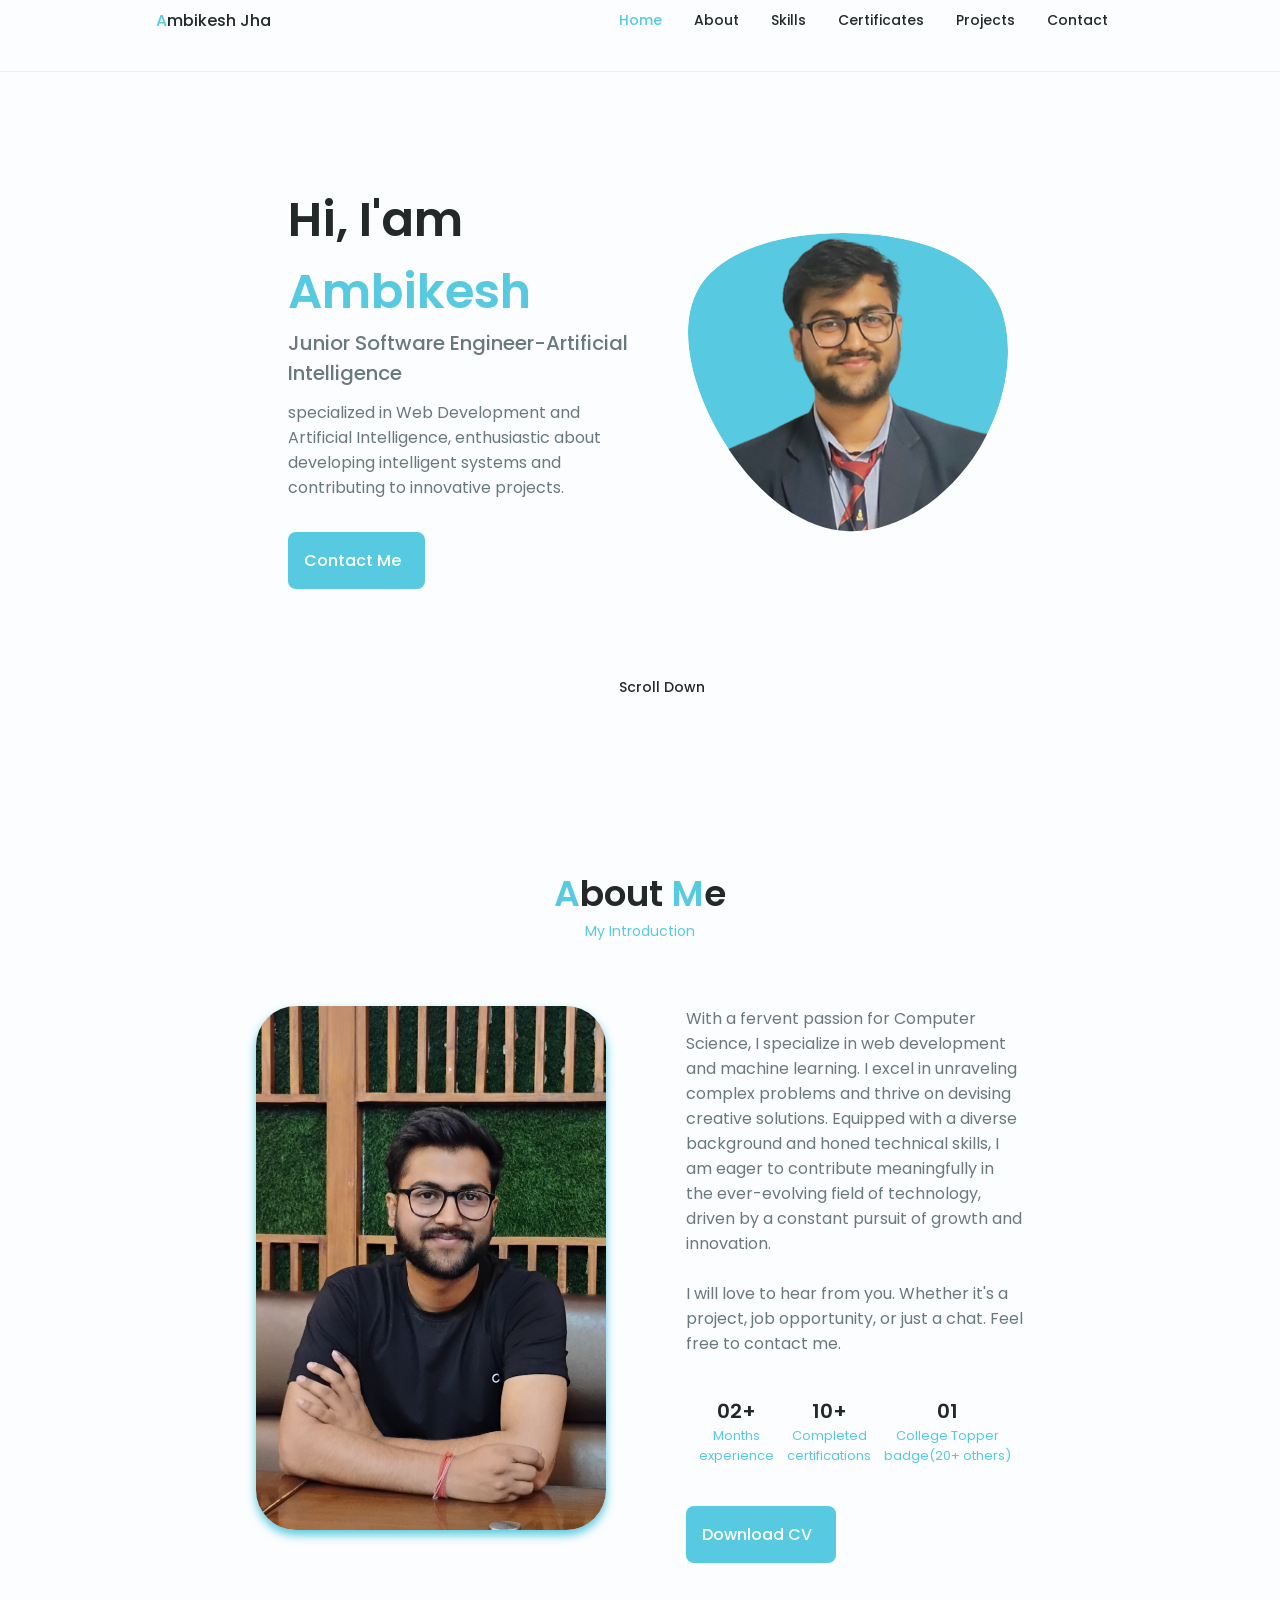
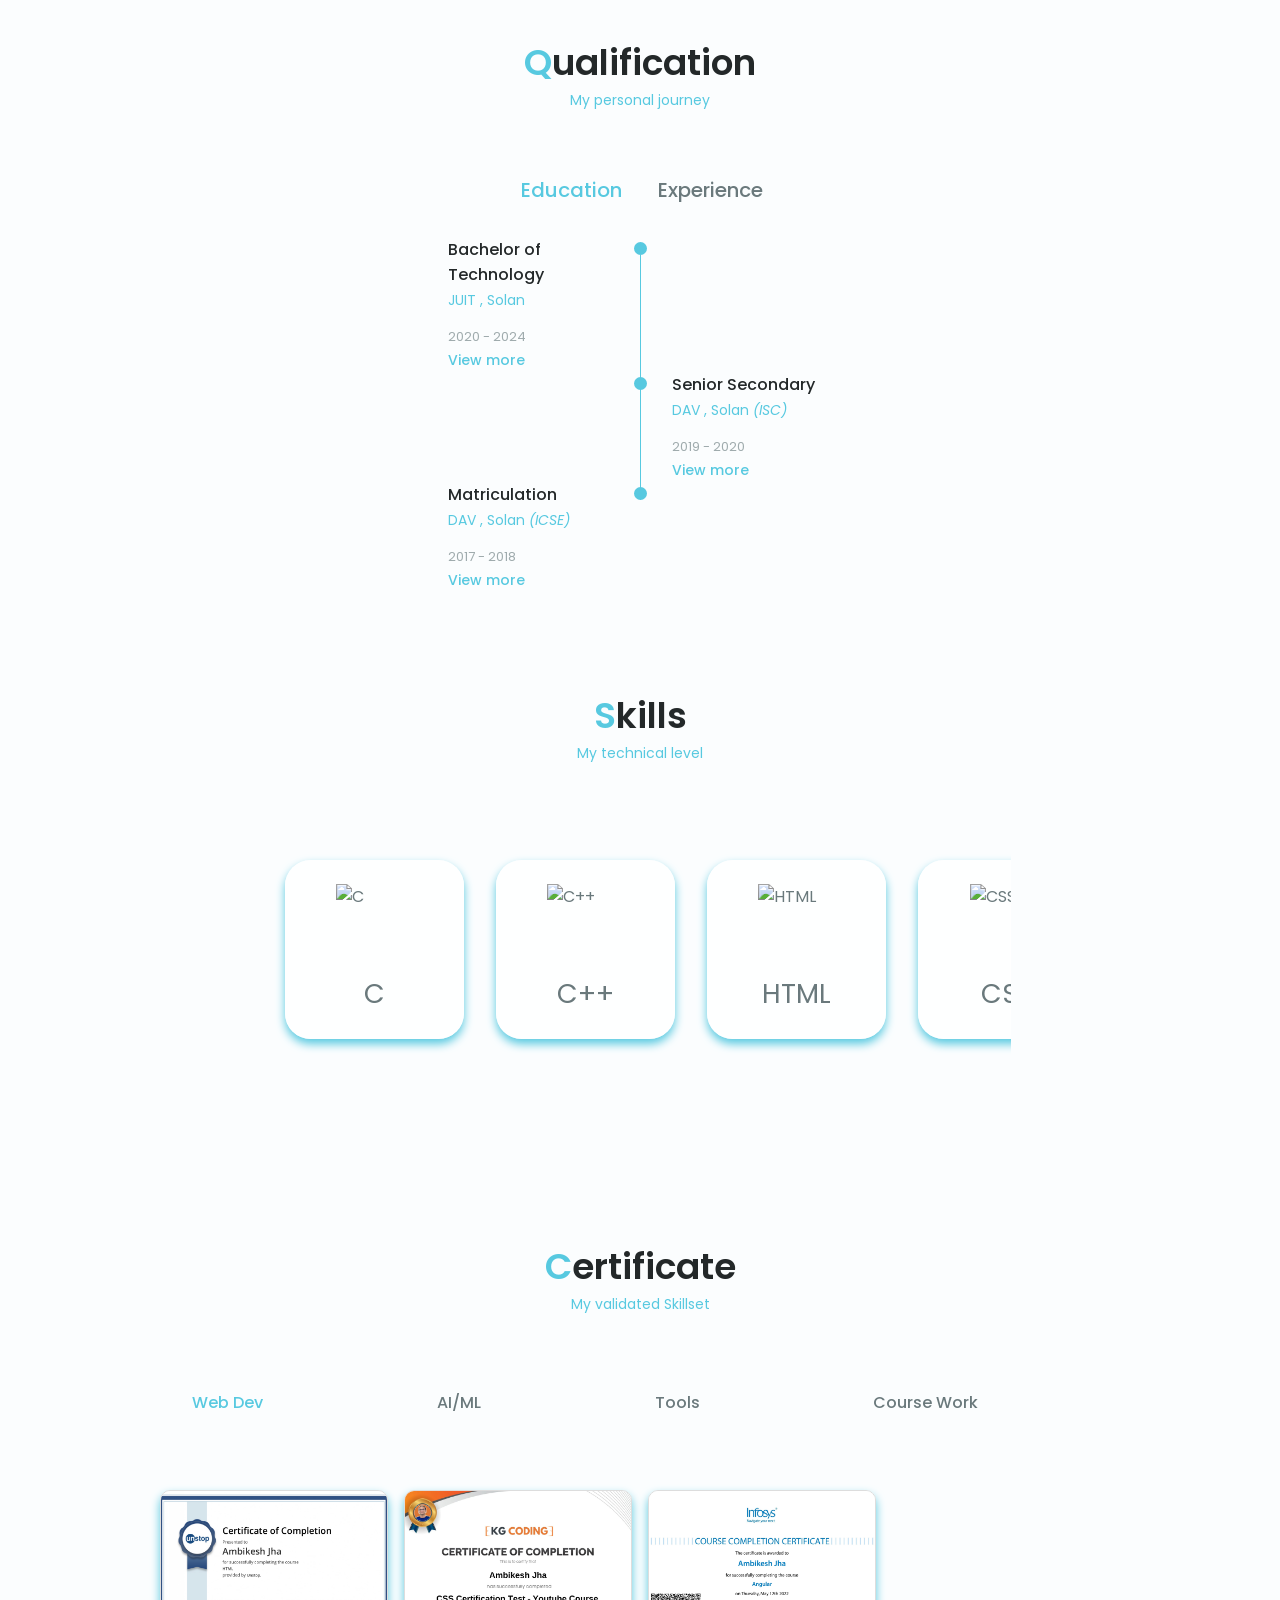
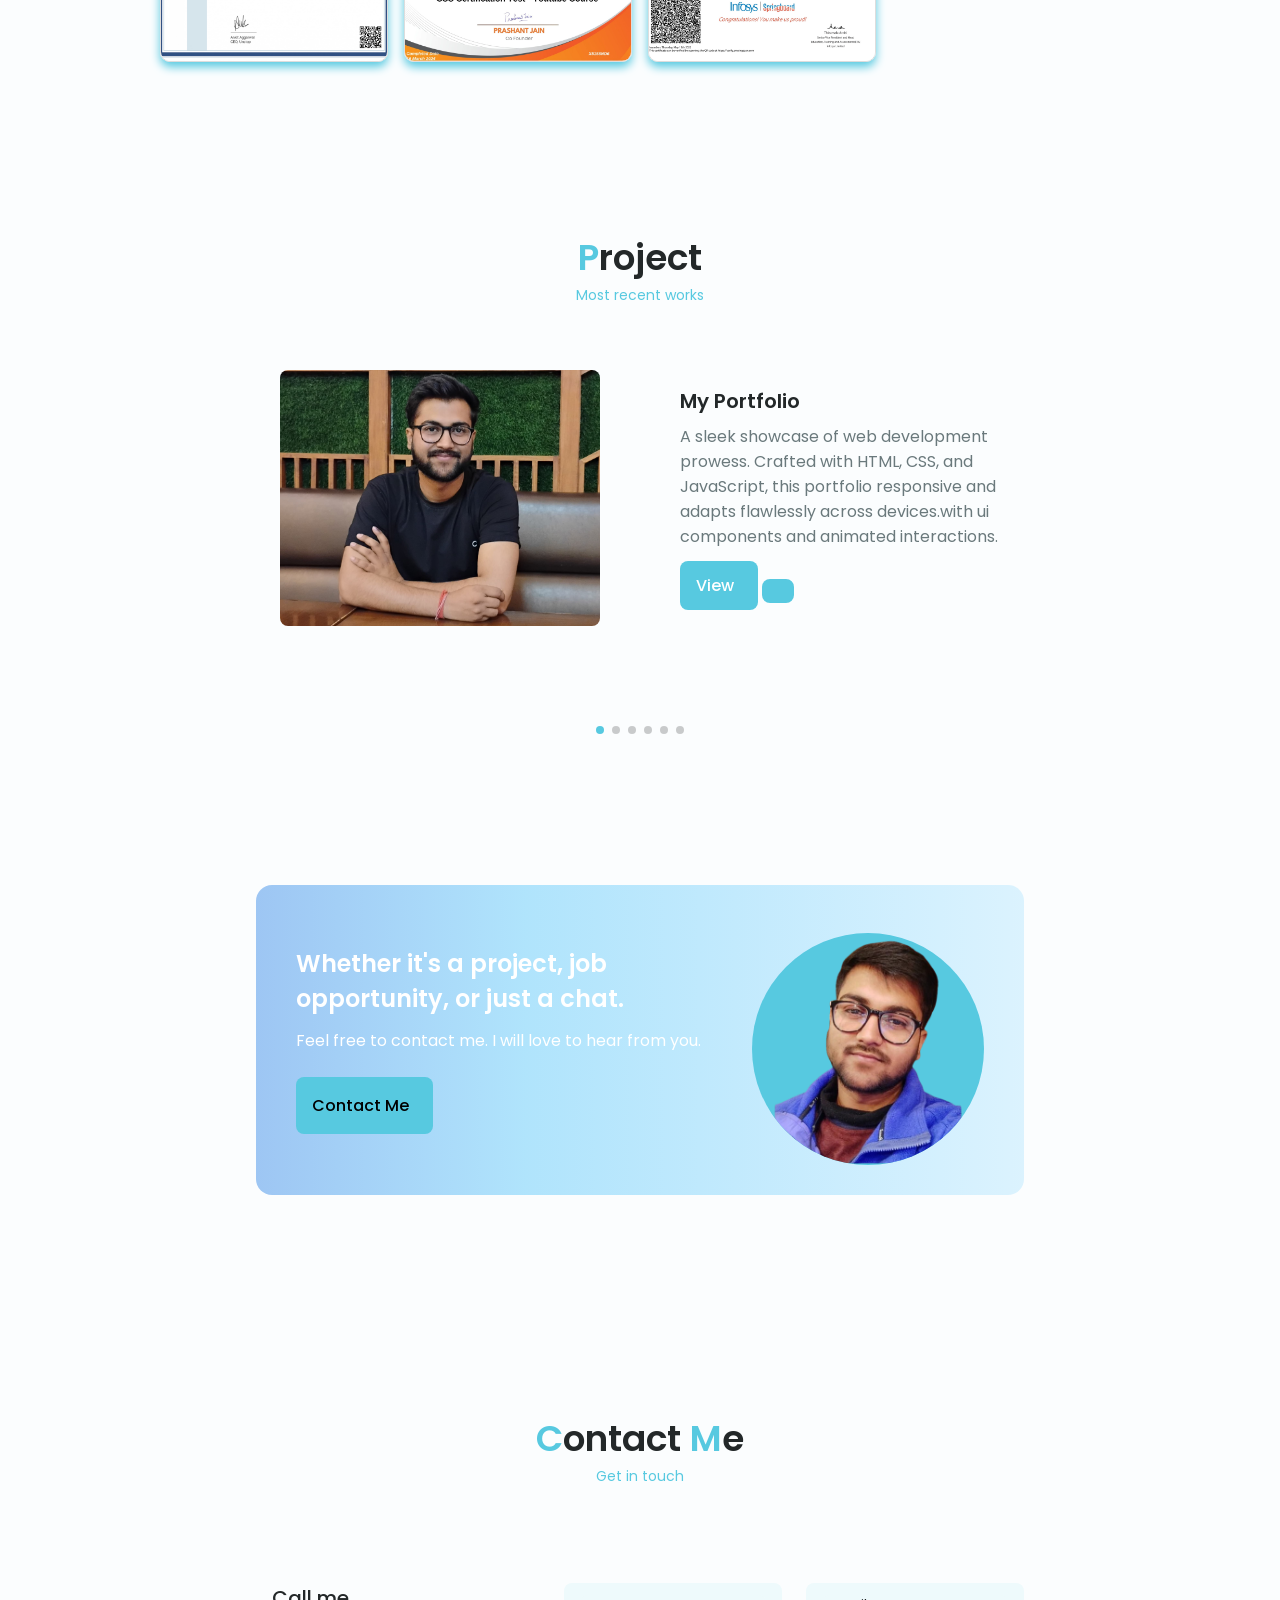
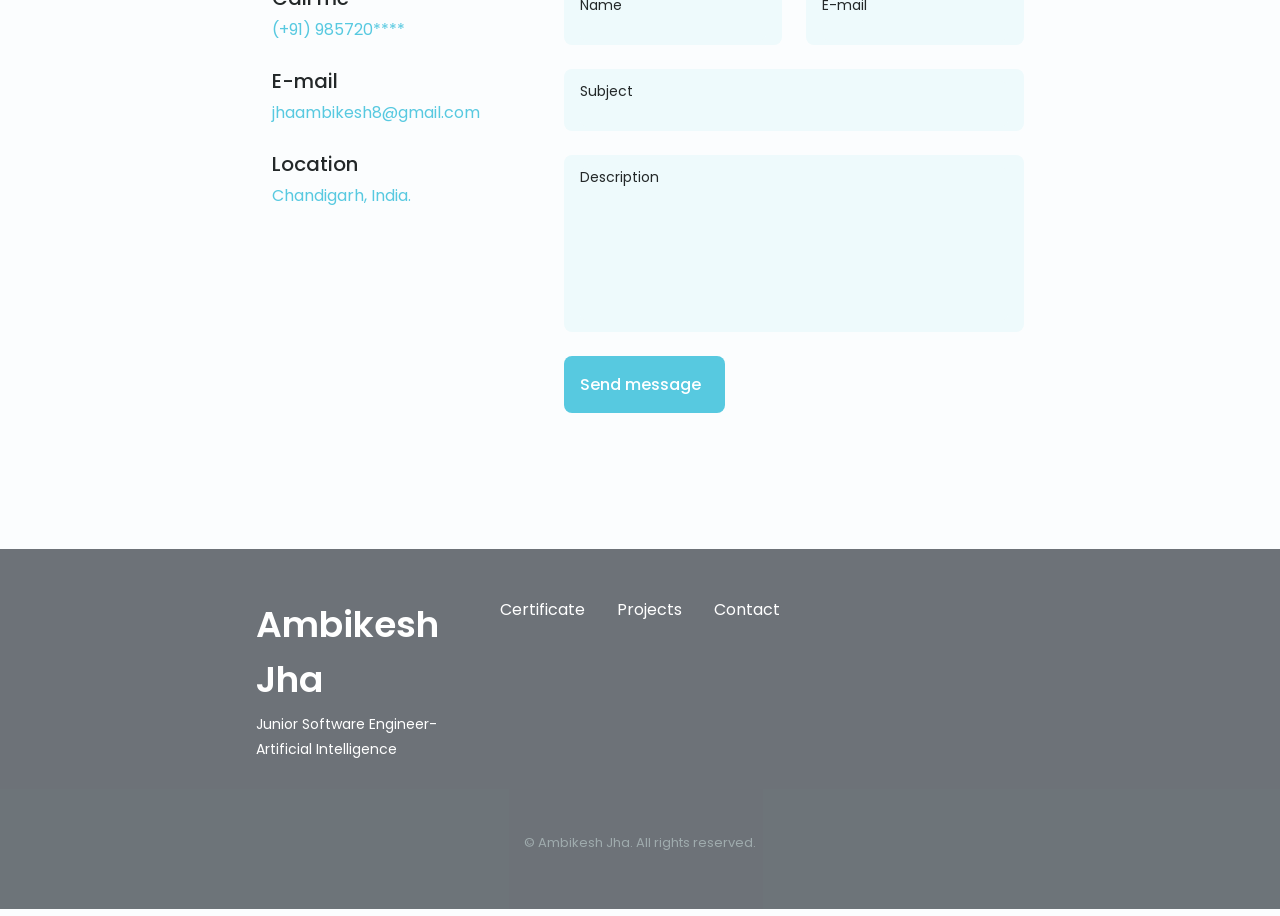
==== index.html @ 67a3db8a "Update index.html" ====
<!DOCTYPE html>
    <html lang="en">
    <head>
        <meta charset="UTF-8">
        <meta name="viewport" content="width=device-width, initial-scale=1.0">

        <!--==================== UNICONS ====================-->
        <link rel="stylesheet" href="https://unicons.iconscout.com/release/v4.0.0/css/line.css">
        <link rel="stylesheet" href="./packages/css/swiper-bundle.min.css">
        <link rel="stylesheet" href="./packages/css/styles.css">

        <title>Ambikesh</title>
    </head>

    <body>
        <!--==================== HEADER ====================-->
        <header class="header" id="header">
            <nav class="nav container">
                <a href="#" class="nav__logo"><span>A</span>mbikesh Jha</a>
                <div class="nav__menu" id="nav-menu">
                    <ul class="nav__list grid">
                        <li class="nav__item">
                            <a href="#home" class="nav__link">
                                <i class="uil uil-estate nav__icon"></i>Home
                            </a>
                        </li>
                        <li class="nav__item">
                            <a href="#about" class="nav__link">
                                <i class="uil uil-user nav__icon"></i>About
                            </a>
                        </li>
                        <li class="nav__item">
                            <a href="#skills" class="nav__link">
                                <i class="uil uil-file-alt nav__icon"></i>Skills
                            </a>
                        </li>
                          <li class="nav__item">
                            <a href="#services" class="nav__link">
                                <i class="uil uil-briefcase-alt nav__icon"></i>Certificates
                            </a>
                        </li>
                        <li class="nav__item">
                            <a href="#portfolio" class="nav__link">
                                <i class="uil uil-scenery nav__icon"></i>Projects                               
                            </a>
                        </li>
                        <li class="nav__item">
                            <a href="#contact" class="nav__link">
                                <i class="uil uil-message nav__icon"></i>Contact                               
                            </a>
                        </li>
                    </ul>
                    <i class="uil uil-times nav__close" id="nav-close"></i>
                </div>
                <div class="nav__btns">
                    <!-- Theme change button -->

                    <i class="uil uil-moon change-theme" id="theme-button"></i>

                    <div class="nav__toggle" id="nav-toggle">
                        <i class="uil uil-apps"></i>
                    </div>
                </div>
            </nav>
        </header>

        <!--==================== MAIN ====================-->
        <main class="main">
            <!--==================== HOME ====================-->
            <section class="home section" id="home">
                <div class="home__container container grid">
                    <div class="home__content grid">
                        <div class="home__social">
                            <a href="https://www.linkedin.com/in/ambikesh-jha/" target="_blank" class="home__social-icon">
                                <i class="uil uil-linkedin-alt"></i>
                            </a>
                            <a href="https://x.com/Ambikesh_jha_" target="_blank" class="home__social-icon">
                                <i class="uil uil-twitter-alt"></i>
                            </a>
                            <a href="https://github.com/ambikesh-jha" target="_blank" class="home__social-icon">
                                <i class="uil uil-github-alt"></i>
                            </a>
                        </div>

                        <div class="home__img">
                            <svg class="home__blob" viewBox="0 0 200 187" xmlns="http://www.w3.org/2000/svg" xmlns:xlink="http://www.w3.org/1999/xlink">
                                <mask id="mask0" mask-type="alpha">
                                    <path d="M190.312 36.4879C206.582 62.1187 201.309 102.826 182.328 
                                    134.186C163.346 165.547 130.807 187.559 100.226 186.353C69.6454 185.297 
                                    41.0228 161.023 21.7403 129.362C2.45775 97.8511 -7.48481 59.1033 6.67581 
                                    34.5279C20.9871 10.1032 59.7028 -0.149132 97.9666 0.00163737C136.23 
                                    0.303176 174.193 10.857 190.312 36.4879Z"/>
                                </mask>
                                <g mask="url(#mask0)">
                                    <path d="M190.312 36.4879C206.582 62.1187 201.309 102.826 182.328 
                                    134.186C163.346 165.547 130.807 187.559 100.226 186.353C69.6454 185.297 
                                    41.0228 161.023 21.7403 129.362C2.45775 97.8511 -7.48481 59.1033 6.67581 
                                    34.5279C20.9871 10.1032 59.7028 -0.149132 97.9666 0.00163737C136.23 
                                    0.303176 174.193 10.857 190.312 36.4879Z"/>
                                    <image class="home__blob-img" x="" y="-10" xlink:href="packages/images/My_image.png"/>
                                </g>
                            </svg>
                            
                        </div>

                        <div class="home__data">
                            <h1 class="home__title">Hi, I'am <span>Ambikesh</span></h1>
                            <h3 class="home__subtitle">Junior Software Engineer-Artificial Intelligence</h3>
                            <p class="home__description">specialized in Web Development and Artificial Intelligence, enthusiastic about developing intelligent systems and contributing to innovative projects.</p>
                            <a href="#contact" class="button button--flex home__button">
                                Contact Me<i class="uil uil-message button__icon"></i>
                            </a>
                        </div>
                    </div>

                    <div class="home__scroll">
                        <a href="#about" class="home__scroll-button button--flex">
                            <i class="uil uil-mouse-alt home__scroll-mouse"></i>
                            <span class="home__scroll-name">Scroll Down</span>
                            <i class="uil uil-arrow-down home__scroll-arrow"></i>
                        </a>
                    </div>
                </div>
            </section>

            <!--==================== ABOUT ====================-->
            <section class="about section" id="about">
                <h2 class="section__title"><span>A</span>bout <span>M</span>e</h2>
                <span class="section__subtitle">My Introduction</span>

                <div class="about__container container grid">
                    <img src="packages/images/Ambikesh_img.jpg" alt="" class="about__img">
                    <div class="about__data">
                        <p class="about__description">
                            With a fervent passion for Computer Science, I specialize in web development and machine learning. I excel in unraveling complex problems and thrive on devising creative solutions. Equipped with a diverse background and honed technical skills, I am eager to contribute meaningfully in the ever-evolving field of technology, driven by a constant pursuit of growth and innovation.
                            <br><br>
                            I will love to hear from you. Whether it's a project, job opportunity, or just a chat. Feel free to contact me.
                        </p>

                        <div class="about__info">
                            <div>
                                <span class="about__info-title">02+</span>
                                <span class="about__info-name">Months <br> experience</span>
                            </div>
                            <div>
                                <span class="about__info-title">10+</span>
                                <span class="about__info-name">Completed <br> certifications</span>
                            </div>
                            <div>
                                <span class="about__info-title">01</span>
                                <span class="about__info-name">College Topper<br>badge(20+ others)</span>
                            </div>
                        </div>

                        <div class="about__buttons">
                            <a download="" href="packages/images/Ambikesh Jha.pdf" class="button button--flex">
                                Download CV<i class="uil uil-download-alt button__icon"></i>
                            </a>
                        </div>
                    </div>
                </div>
            </section>

            <!--==================== QUALIFICATION ====================-->
            <section class="qualification__section">
                <h2 class="section__title"><span>Q</span>ualification</h2>
                <span class="section__subtitle">My personal journey</span>
            
                <div class="qualification__container container">
                    <div class="qualification__tabs">
                        <div class="qualification__button button--flex qualification__active" data-target='#education'>
                            <i class="uil uil-graduation-cap qualification__icon"></i>
                            Education
                        </div>
            
                        <div class="qualification__button button--flex" data-target="#work">
                            <i class="uil uil-briefcase-alt qualification__icon"></i>
                            Experience
                        </div>
                    </div>
            
                    <div class="qualification__sections">
                    <!--==================== QUALIFICATION CONTENT 1 (Education)====================-->

                <div class="qualification__content qualification__active" data-content id="education">
                 <!--==================== Education 1 ====================--> 
                 <div class="qualification__data">
                    <div>
                        <h3 class="qualification__title">Bachelor of Technology</h3>
                        <span class="qualification__subtitle">JUIT , Solan</span>
                        <div class="qualification__calendar">
                           <i class="uil uil-calendar-alt"></i>
                           2020 - 2024
                        </div>
                        <span class="button button--flex button--small button--link services__button">
                            View more
                            <i class="uil uil-arrow-right button__icon"></i>
                        </span>
            
                        <div class="services__modal">
                            <div class="services__modal-content">
                                <h4 class="services__modal-title">B. Tech<br></h4>
                                <i class="uil uil-times services__modal-close"></i>
            
                                <ul class="services__modal-services grid">
                                    <li class="services__modal-service">
                                        <i class="uil uil-check-circle services__modal-icon"></i>
                                        <p>CGPA 7.8</p>
                                    </li>
            
                                    <li class="services__modal-service">
                                        <i class="uil uil-check-circle services__modal-icon"></i>
                                        <p>Major in "Computer Science and Engineering"</p>
                                    </li>
            
                                    <li class="services__modal-service">
                                        <i class="uil uil-check-circle services__modal-icon"></i>
                                        <p>Minor in "Electronics and Communication Engineering"</p>
                                    </li>
            
                                    <li class="services__modal-service">
                                        <i class="uil uil-check-circle services__modal-icon"></i>
                                        <p>Proficiency in "Data Science"</p>
                                    </li>
                                </ul>
                            </div>
                        </div>
                    </div>
            
                    <div>
                        <span class="qualification__rounder"></span>
                        <span class="qualification__line"></span>
                    </div>
                </div>
                 
                 <!--==================== Education 2 ====================--> 
                 <div class="qualification__data">   
                    <div></div>
                    <div>
                       <span class="qualification__rounder"></span>
                       <span class="qualification__line"></span>
                    </div>
            
                    <div>
                        <h3 class="qualification__title">Senior Secondary </h3>
                        <span class="qualification__subtitle">DAV , Solan <i>(ISC)</i></span>
                        <div class="qualification__calendar">
                           <i class="uil uil-calendar-alt"></i>
                           2019 - 2020
                        </div>
            
                        <span class="button button--flex button--small button--link services__button">
                            View more
                            <i class="uil uil-arrow-right button__icon"></i>
                        </span>
            
                        <div class="services__modal">
                            <div class="services__modal-content">
                                <h4 class="services__modal-title">Senior Secondary Education (XII)<br></h4>
                                <i class="uil uil-times services__modal-close"></i>
            
                                <ul class="services__modal-services grid">
                                    <li class="services__modal-service">
                                        <i class="uil uil-check-circle services__modal-icon"></i>
                                        <p>Scored 84.6 % </p>
                                    </li>
            
                                    <li class="services__modal-service">
                                        <i class="uil uil-check-circle services__modal-icon"></i>
                                        <p>Winner of the prestigious "Uday Mittal Award" for Student of the Year.</p>
                                    </li>
                                    <li class="services__modal-service">
                                        <i class="uil uil-check-circle services__modal-icon"></i>
                                        <p>Participated "National Children's Science Congress (NCSC)"</p>
                                    </li>
                                </ul>
                            </div>
                        </div>
                    </div>
                </div> 
            
                <!--==================== Education 3 ====================--> 
                <div class="qualification__data">
                    <div>
                        <h3 class="qualification__title">Matriculation </h3>
                        <span class="qualification__subtitle">DAV , Solan <i>(ICSE)</i></span>
                        <div class="qualification__calendar">
                            <i class="uil uil-calendar-alt"></i>
                            2017 - 2018
                        </div>
                        <span class="button button--flex button--small button--link services__button">
                            View more
                            <i class="uil uil-arrow-right button__icon"></i>
                        </span>
            
                        <div class="services__modal">
                            <div class="services__modal-content">
                                <h4 class="services__modal-title">Secondary Education (X)<br></h4>
                                <i class="uil uil-times services__modal-close"></i>
            
                                <ul class="services__modal-services grid">
                                    <li class="services__modal-service">
                                        <i class="uil uil-check-circle services__modal-icon"></i>
                                        <p>Scored 83.3 % </p>
                                    </li>
            
                                    <li class="services__modal-service">
                                        <i class="uil uil-check-circle services__modal-icon"></i>
                                        <p>Participated in "All India Interschool Debate Compitetion"</p>
                                    </li>
            
                                    <li class="services__modal-service">
                                        <i class="uil uil-check-circle services__modal-icon"></i>
                                        <p>Participated "National Children's Science Congress (NCSC)"</p>
                                    </li>
                                </ul>
                            </div>
                        </div>
                    </div>
            
                    <div>
                        <span class="qualification__rounder"></span>
                    </div>
                </div>  
                
                </div>
                
                <!--==================== QUALIFICATION CONTENT 2 ====================-->
                <div class="qualification__content" data-content id="work">
                    <!--==================== QUALIFICATION 1 ====================--> 
                    <div class="qualification__data">
    <div>
        <h3 class="qualification__title">Trainee - IIRS, ISRO.</h3>
        <span class="qualification__subtitle"> Dehradun, Uttarakhand</span>
        <div class="qualification__calendar">
           <i class="uil uil-calendar-alt"></i>
           jun 2023
        </div>

        <span class="button button--flex button--small button--link services__button">
            View more
            <i class="uil uil-arrow-right button__icon"></i>
        </span>

        <div class="services__modal">
            <div class="services__modal-content">
                <h4 class="services__modal-title">Trainee - IIRS, ISRO<br></h4>
                <i class="uil uil-times services__modal-close"></i>

                <ul class="services__modal-services grid">
                    <li class="services__modal-service">
                        <i class="uil uil-check-circle services__modal-icon"></i>
                        <p>Application of Machine Learning in Urban Studies</p>
                    </li>

                    <li class="services__modal-service">
                        <i class="uil uil-check-circle services__modal-icon"></i>
                        <p>Explored AI for urban feature extraction.</p>
                    </li>

                    <li class="services__modal-service">
                        <i class="uil uil-check-circle services__modal-icon"></i>
                        <p>Analyzed thermal profiles in urban areas.</p>
                    </li>

                    <li class="services__modal-service">
                        <i class="uil uil-check-circle services__modal-icon"></i>
                        <p>Studied urban floods with AI and earth observation.</p>
                    </li>
                    <li class="services__modal-service">
                        <i class="uil uil-check-circle services__modal-icon"></i>
                        <p>Applied AI techniques to urban analysis.</p>
                    </li>
                </ul>
            </div>
        </div>
    </div>

    <div>
        <span class="qualification__rounder"></span>
        <span class="qualification__line"></span>
    </div>
</div>
                    
                    <!--==================== QUALIFICATION 2 ====================--> 
                    <div class="qualification__data">
                        <div></div>
                        <div>
                           <span class="qualification__rounder"></span>
                           <span class="qualification__line"></span>
                        </div>
                     
                        <div>
                            <h3 class="qualification__title">Frontend Intern - Azure Skynet Pvt. Ltd.</h3>
                            <span class="qualification__subtitle">Gurugram, Haryana</span>
                            <div class="qualification__calendar">
                               <i class="uil uil-calendar-alt"></i>
                               Apr - May 2023
                            </div>
                            <span class="button button--flex button--small button--link services__button">
                             View more
                             <i class="uil uil-arrow-right button__icon"></i>
                         </span>
                     
                         <div class="services__modal">
                             <div class="services__modal-content">
                                 <h4 class="services__modal-title">Intern - Azure Skynet Pvt. Ltd.<br></h4>
                                 <i class="uil uil-times services__modal-close"></i>
                     
                                 <ul class="services__modal-services grid">
                                     <li class="services__modal-service">
                                         <i class="uil uil-check-circle services__modal-icon"></i>
                                         <p>Mastered HTML and CSS for web development</p>
                                     </li>
                     
                                     <li class="services__modal-service">
                                         <i class="uil uil-check-circle services__modal-icon"></i>
                                         <p>Implemented responsive web design using media queries..</p>
                                     </li>
                     
                                     <li class="services__modal-service">
                                         <i class="uil uil-check-circle services__modal-icon"></i>
                                         <p>Gained proficiency in version control with GitHub.</p>
                                     </li>
                     
                                     <li class="services__modal-service">
                                         <i class="uil uil-check-circle services__modal-icon"></i>
                                         <p>Developed a multi-page website with responsive features.</p>
                                     </li>
                                 </ul>
                             </div>
                         </div>
                        </div>
                     </div> 
              
                     <!--==================== Education 3 ====================--> 
                <div class="qualification__data">
                    <div>
                        <h3 class="qualification__title">Junior Software Engineer-AI </h3>
                        <span class="qualification__subtitle">Netsmartz</span>
                        <div class="qualification__calendar">
                            <i class="uil uil-calendar-alt"></i>
                            Jul 2024 - Present
                        </div>
                        <span class="button button--flex button--small button--link services__button">
                            View more
                            <i class="uil uil-arrow-right button__icon"></i>
                        </span>
            
                        <div class="services__modal">
                            <div class="services__modal-content">
                                <h4 class="services__modal-title">Netsmartz<br></h4>
                                <i class="uil uil-times services__modal-close"></i>
            
                                <ul class="services__modal-services grid">
                                    <li class="services__modal-service">
                                        <i class="uil uil-check-circle services__modal-icon"></i>
                                        <p>Junior Software Engineer</p>
                                    </li>
            
                                    <li class="services__modal-service">
                                        <i class="uil uil-check-circle services__modal-icon"></i>
                                        <p>Artificial Intelligence</p>
                                    </li>
                                </ul>
                            </div>
                        </div>
                    </div>
            
                    <div>
                        <span class="qualification__rounder"></span>
                    </div>
                </div>  
                   </div> 
                   </div>
                </div>
            </section>
            
            <!--==================== SKILLS ====================-->
<section class="skills section" id="skills">
    <h2 class="section__title"><span>S</span>kills</h2>
    <span class="section__subtitle">My technical level</span>
    <div class="skillsContainer">
        <div class="scroll-content">
            <div class="skill">
                <img src="https://img.icons8.com/color/48/000000/c-programming.png" alt="C">
                <div>C</div>
            </div>
            <div class="skill">
                <img src="https://img.icons8.com/color/48/000000/c-plus-plus-logo.png" alt="C++">
                <div>C++</div>
            </div>
            <div class="skill">
                <img src="https://img.icons8.com/color/48/000000/html-5.png" alt="HTML">
                <div>HTML</div>
            </div>
            <div class="skill">
                <img src="https://img.icons8.com/color/48/000000/css3.png" alt="CSS">
                <div>CSS</div>
            </div>
            <div class="skill">
                <img src="https://img.icons8.com/color/48/000000/javascript.png" alt="JavaScript">
                <div>JavaScript</div>
            </div>
            <div class="skill">
                <img src="https://img.icons8.com/color/48/000000/bootstrap.png" alt="Bootstrap">
                <div>Bootstrap</div>
            </div>
            <div class="skill">
                <img src="https://img.icons8.com/color/48/000000/mysql-logo.png" alt="MySQL">
                <div>MySQL</div>
            </div>
            <div class="skill">
                <img src="https://img.icons8.com/color/48/000000/git.png" alt="Git">
                <div>Git</div>
            </div>
            <div class="skill">
                <img src="https://img.icons8.com/ios-glyphs/48/000000/github.png" alt="GitHub">
                <div>GitHub</div>
            </div>
            <div class="skill">
                <img src="https://img.icons8.com/color/48/000000/visual-studio-code-2019.png" alt="Visual Studio">
                <div>Visual Studio</div>
            </div>
            <!-- New Skills -->
            <div class="skill">
                <img src="https://img.icons8.com/color/48/000000/python.png" alt="Python">
                <div>Python</div>
            </div>
            <div class="skill">
                <img src="https://img.icons8.com/color/48/000000/numpy.png" alt="NumPy">
                <div>NumPy</div>
            </div>
            <div class="skill">
                <img src="https://img.icons8.com/color/48/000000/pandas.png" alt="Pandas">
                <div>Pandas</div>
            </div>
            <div class="skill">
                <img src="https://img.icons8.com/color/48/000000/matplotlib.png" alt="Matplotlib">
                <div>Matplotlib</div>
            </div>
            <div class="skill">
                <img src="https://img.icons8.com/color/48/000000/seaborn.png" alt="Seaborn">
                <div>Seaborn</div>
            </div>
            <div class="skill">
                <img src="https://img.icons8.com/color/48/000000/mongodb.png" alt="MongoDB">
                <div>MongoDB</div>
            </div>
            <div class="skill">
                <img src="https://img.icons8.com/color/48/000000/flask.png" alt="Flask">
                <div>Flask</div>
            </div>
        </div>
    </div>
</section>




        <!--==================== CERTIFICATES ====================-->
        <section class="services section" id="services">
            <h2 class="section__title"><span>C</span>ertificate</h2>
            <span class="section__subtitle">My validated Skillset</span>
                <section id="certificate">
                    <div class="certificate_container">
                
                        <!-- Filterable Certificate -->
                        <ul class="certificate_tabs">
                            <!-- <li  data-filter="all">All</li> -->
                            <li class="active" data-filter="Web_Dev">Web Dev</li>
                            <li data-filter="Data_Sci">AI/ML</li>
                            <li data-filter="tools">Tools</li>
                            <li data-filter="Course_work">Course Work</li>

                        </ul>
                
                        <div class="certificate_wrapper">

                            <div class="certificate_item Web_Dev">
                                <img src="packages/images/HTML Certificate.jpg"
                                    alt="img">
                            </div>
                            <div class="certificate_item Web_Dev">
                                <img src="packages/images/CSS Certificate.jpeg"
                                    alt="img">
                            </div>
                            <div class="certificate_item Web_Dev">
                                <img src="packages/images/Angular.jpg"
                                    alt="img">
                            </div>

                            <div class="certificate_item Data_Sci">
                                <img src="packages/images/Data Science.jpg"
                                    alt="img">
                            </div>
                            <div class="certificate_item Data_Sci">
                                <img src="packages/images/Machine Learning.jpg"
                                    alt="img">
                            </div>
                            <div class="certificate_item Data_Sci">
                                <img src="packages/images/Data Visualization.jpg"
                                    alt="img">
                            </div>
                            <div class="certificate_item Data_Sci">
                                <img src="packages/images/EDA.jpg"
                                    alt="img">
                            </div>
                            <div class="certificate_item Data_Sci">
                                <img src="packages/images/Statistical Inference.jpg"
                                    alt="img">
                            </div>
                            <div class="certificate_item Data_Sci">
                                <img src="packages/images/Probability and Statistics.jpg"
                                    alt="img">
                            </div>
                            
                            <div class="certificate_item tools">
                                <img src="packages/images/Git Certificate.jpg"
                                    alt="img">
                            </div>
                            <div class="certificate_item tools">
                                <img src="packages/images/SQL Certificate.jpg"
                                    alt="img">
                            </div>


                            <div class="certificate_item Course_work">
                                <img src="packages/images/Cpp Certificate.jpg"
                                    alt="img">
                            </div>
                            <div class="certificate_item Course_work">
                                <img src="packages/images/DSA.jpg"
                                    alt="img">
                            </div>
                            <div class="certificate_item Course_work">
                                <img src="packages/images/OOPs Certificate.jpg"
                                    alt="img">
                            </div>
                            <div class="certificate_item Course_work">
                                <img src="packages/images/DBMS Certificate.jpg"
                                    alt="img">
                            </div>

                        </div>
                
                        <!-- Lightbox -->
                        <div class="lightbox">
                            <div class="lightbox_wrapper">
                                <div class="lightbox_content">
                                    <img src="" class="lightbox_img" alt="lightbox-img">
                                </div>
                            </div>
                            <div class="lightbox_close">
                                <span></span>
                                <span></span>
                            </div>
                        </div>
                    </div>
                </section>
        </section>
  <!--==================== PROJECT ====================-->
  <section class="portfolio section" id="portfolio">

    <h2 class="section__title"><span>P</span>roject</h2>
    <span class="section__subtitle">Most recent works</span>

    <div class="portfolio__container container swiper-container">
        <div class="swiper-wrapper">
<!--==================== PROJECT 1 ====================-->

    <div class="portfolio__content grid swiper-slide">
        <img src="./packages/images/Portfolio.jpg" alt="" class="portfolio__img">

        <div class="portfolio_">
            <h3 class="portfolio__title">My Portfolio</h3>
            <p class="portfolio__description">A sleek showcase of web development prowess. Crafted with HTML, CSS, and JavaScript, this portfolio responsive and adapts flawlessly across devices.with ui components and animated interactions.</p>
            <a href="#" class="button button--flex button--small portfolio__button">
                View
                <i class="uil uil-arrow-right button__icon"></i>
            </a>
            <a href="https://github.com/ambikesh-jha" target="_blank" class="button button--flex button--small portfolio__button">
                <i class="uil uil-github-alt"></i>
            </a>
        </div>
    </div>

    <!--==================== PROJECT 2 ====================-->

    <div class="portfolio__content grid swiper-slide">
        <img src="./packages/images/BnkingSystem.png" alt="" class="portfolio__img">

        <div class="portfolio_">
            <h3 class="portfolio__title">Banking System</h3>
            <p class="portfolio__description">This C++ project implements a basic banking system utilizing OOPs principles. It enables users to perform essential banking operations, including creating accounts, viewing account details, updating information, searching for accounts, conducting transactions, and removing accounts.</p>
            <a href="https://www.linkedin.com/feed/update/urn:li:activity:7153033029794283521/?originTrackingId=opqNf1h6RfysV99TwZ020w%3D%3D" class="button button--flex button--small portfolio__button">
                View
                <i class="uil uil-arrow-right button__icon"></i>
            </a>
            <a href="https://github.com/ambikesh-jha/Banking-system" target="_blank" class="button button--flex button--small portfolio__button">
                <i class="uil uil-github-alt"></i>
            </a>
        </div>
    </div>

    <!--==================== PROJECT 3 ====================-->

    <div class="portfolio__content grid swiper-slide">
        <img src="./packages/images/SubscriptionPricing.png" alt="" class="portfolio__img">

        <div class="portfolio_">
            <h3 class="portfolio__title">Subscription Price Calculator</h3>
            <p class="portfolio__description">The web app, built with HTML/CSS and JavaScript, allows CSV file uploads, parses and dynamically displays data with pagination, calculates subscription prices based on user inputs, and offers search functionality, providing a seamless, real-time, and responsive user experience.
            </p>
            <a href="https://ambikesh-jha.github.io/Subscription-Pricing-Calculator/" class="button button--flex button--small portfolio__button">
                Try Demo
                <i class="uil uil-arrow-right button__icon"></i>
            </a>
            <a href="https://github.com/ambikesh-jha/Subscription-Pricing-Calculator?tab=readme-ov-file" target="_blank" class="button button--flex button--small portfolio__button">
                <i class="uil uil-github-alt"></i>
            </a>
        </div>
    </div>

    <!--==================== PROJECT 4 ====================-->

    <div class="portfolio__content grid swiper-slide">
        <img src="./packages/images/StudentManagement.png" alt="" class="portfolio__img">

        <div class="portfolio_">
            <h3 class="portfolio__title">Student Management System</h3>
            <p class="portfolio__description">It is a console-based C++ program that facilitates managing student records. It allows users to create, search, display, delete, and update student information, utilizing object-oriented programming concepts.
            </p>
            <a href="https://www.linkedin.com/feed/update/urn:li:activity:7180992243523051521/" class="button button--flex button--small portfolio__button">
                View
                <i class="uil uil-arrow-right button__icon"></i>
            </a>
            <a href="https://github.com/ambikesh-jha/Students-record-management" target="_blank" class="button button--flex button--small portfolio__button">
                <i class="uil uil-github-alt"></i>
            </a>
        </div>
    </div>

    <!--==================== PROJECT 5 ====================-->

    <div class="portfolio__content grid swiper-slide">
        <img src="./packages/images/CropRecommendation.png" alt="" class="portfolio__img">

        <div class="portfolio_">
            <h3 class="portfolio__title">Crop Recommendation</h3>
            <p class="portfolio__description">machine learning (ML) project uses algorithms like Decision Trees, Naive Bayes, SVM, and Logistic Regression. It gathers and preprocesses data on soil and environmental conditions, trains and evaluates models, and recommends suitable crops based on input conditions.
            </p>
            <a href="https://github.com/ambikesh-jha/HarvestWise-Predictor" target="_blank" class="button button--flex button--small portfolio__button">
                <i class="uil uil-github-alt"></i>
            </a>
        </div>
    </div>
    <!--==================== PROJECT 6 ====================-->

    <div class="portfolio__content grid swiper-slide">
        <img src="./packages/images/StonePaperScissors.png" alt="" class="portfolio__img">

        <div class="portfolio_">
            <h3 class="portfolio__title">Stone Paper Scissors</h3>
            <p class="portfolio__description">This project is a sleek implementation of the classic "Stone, Paper, Scissors" game, crafted with HTML, CSS, and JavaScript. Players face off against the computer. The game dynamically determines the winner based on the traditional rules.</p>
            <a href="https://ambikesh-jha.github.io/Stone-paper-scissors/" class="button button--flex button--small portfolio__button">
                Play
                <i class="uil uil-arrow-right button__icon"></i>
            </a>
            <a href="https://github.com/ambikesh-jha/Stone-paper-scissors" target="_blank" class="button button--flex button--small portfolio__button">
                <i class="uil uil-github-alt"></i>
            </a>
        </div>
    </div>

        </div>

    <!-- add arrows-->
    <div class="swiper-button-next">
        <i class="uil uil-angle-right-b swiper-portfolio-icon"></i>
    </div>

    <div class="swiper-button-prev">
        <i class="uil uil-angle-left-b swiper-portfolio-icon"></i>
    </div>

    <!-- Add Pagination -->
    <div class="swiper-pagination"></div>
    

</div>

</section>

        <!--==================== CONNECT WITH ME ====================-->
        <section class="project section">

            <div class="project__bg">
                <div class="project__container container grid">
                    <div class="project__data">
                        <h2 class="project__title">Whether it's a project, job opportunity, or just a chat. </h2>
                        <p class="project__description">Feel free to contact me. I will love to hear from you.</p>
                        <a href="#contact" class="button button--flex home__button" style="color: black;">
                            Contact Me<i class="uil uil-message button__icon" ></i>
                        </a>
                    </div>
                    <div class="project__img">
                        <img src="packages/images/Contact_Me.png" alt="Project Image">
                    </div>
                </div>
            </div>
            
        </section>

        <!--==================== CONTACT ME ====================-->
        <section class="contact section" id="contact">
            <h2 class="section__title"><span>C</span>ontact <span>M</span>e</h2>
            <span class="section__subtitle">Get in touch</span>

            <div class="contact__container container grid">
                <div>
                    <div class="contact__information">
                        <i class="uil uil-phone-alt contact__icon"></i>

                        <div>
                            <h3 class="contact__title">Call me</h3>
                            <span class="contatc__subtitle">(+91) 985720****</span>
                        </div>
                    </div>

                    <div class="contact__information">
                        <i class="uil uil-envelope contact__icon"></i>

                        <div>
                            <h3 class="contact__title">E-mail</h3>
                            <span class="contatc__subtitle">jhaambikesh8@gmail.com</span>
                        </div>
                    </div>

                    <div class="contact__information">
                        <i class="uil uil-map-marker contact__icon"></i>

                        <div>
                            <h3 class="contact__title">Location</h3>
                            <span class="contatc__subtitle">Chandigarh, India.</span>
                        </div>
                    </div>
                </div>

                <form action="" class="contact__form grid">
                    <div class="contact__inputs grid">
                        <div class="contact__content">
                            <label for="" class="contact__label">Name</label>
                            <input type="text" class="contact__input">
                        </div>

                        <div class="contact__content">
                            <label for="" class="contact__label">E-mail</label>
                            <input type="email" class="contact__input">
                        </div>
                    </div>

                    <div class="contact__content">
                        <label for="" class="contact__label">Subject</label>
                        <input type="text" class="contact__input">
                    </div>

                    <div class="contact__content">
                        <label for="" class="contact__label">Description</label>
                        <textarea name="" id="" cols="0" rows="7" class="contact__input"></textarea>
                    </div>

                    <div>
                        <a href="#" class="button button--flex">
                            Send message
                            <i class="uil uil-message button__icon"></i>
                        </a>
                    </div>
                </form>
            </div>

        </section>
    </main>

    <!--==================== FOOTER ====================-->
    <footer class="footer">

        <div class="footer__bg">
            <div class="footer__container container grid">
                <div>
                    <h1 class="footer__title">Ambikesh Jha</h1>
                    <span class="footer__subtitle">Junior Software Engineer-Artificial Intelligence</span>
                </div>

                <ul class="footer__links">
                    <li>
                        <a href="#services" class="footer__link">Certificate</a>
                    </li>
                    <li>
                        <a href="#portfolio" class="footer__link">Projects</a>
                    </li>
                    <li>
                        <a href="#contact" class="footer__link">Contact</a>
                    </li>
                </ul>

                <div class="footer__socials">
                    <a href="https://www.linkedin.com/in/ambikesh-jha/" target="_blank" class="footer__social">
                        <i class="uil uil-linkedin-alt"></i>
                    </a>
                    <a href="https://x.com/Ambikesh_jha_" target="_blank" class="footer__social">
                        <i class="uil uil-twitter-alt"></i>
                    </a>
                    <a href="https://github.com/ambikesh-jha" target="_blank" class="footer__social">
                        <i class="uil uil-github-alt"></i>
                    </a>
                    <a href="https://www.instagram.com/ambikesh_jha_/" target="_blank" class="footer__social">
                    <i class="uil uil-instagram"></i>
                    </a>
                </div>
            </div>
            <p class="footer__copy">&#169; Ambikesh Jha. All rights reserved.</p>
        </div>
    </footer>

    <!--==================== SCROLL TOP ====================-->
    <a href="#" class="scrollup" id="scroll-up">
        <i class="uil uil-arrow-up scrollup__icon"></i>
    </a>
    

    <!--==================== SWIPER JS ====================-->
    <script src="./packages/js/swiper-bundle.min.js"></script>

    <!--==================== MAIN JS ====================-->
    <script src="./packages/js/main.js"></script>
</body>

</html>
---- packages/css/styles.css ----
/* ==================== GOOGLE FONTS ====================*/
@import url("https://fonts.googleapis.com/css2?family=Poppins:wght@400;500;600&display=swap");

/*==================== VARIABLES CSS ====================*/
:root {
  --header-height: 1rem;
  
  /*========== Colors ==========*/
  /* Change favorite color */
  --hue-color: 190; /*Purple 250 - Green 142 - Blue 230 - Pink 340*/

  /* HSL color mode */
  --first-color: hsl(var(--hue-color), 69%, 61%);
  --first-color-second: hsl(var(--hue-color), 69%, 61%);
  --first-color-alt: hsl(var(--hue-color), 57%, 53%);
  --first-color-lighter: hsl(var(--hue-color), 92%, 85%);
  --title-color: hsl(var(--hue-color), 8%, 15%);
  --text-color: hsl(var(--hue-color), 8%, 45%);
  --text-color-light: hsl(var(--hue-color), 8%, 65%);
  --input-color: hsl(var(--hue-color), 70%, 96%);
  --body-color: hsl(var(--hue-color), 60%, 99%);
  --container-color: #fff;
  --scroll-bar-color: hsl(var(--hue-color), 12%, 90%);
  --scroll-thumb-color: hsl(var(--hue-color), 12%, 80%);

  /*========== Font and typography ==========*/
  --body-font: "Poppins", sans-serif;

  /* .5rem = 8px, 1rem = 16px, 1.5rem = 24px ... */
  --big-font-size: 2rem;
  --h1-font-size: 1.5rem;
  --h2-font-size: 1.25rem;
  --h3-font-size: 1.125rem;
  --normal-font-size: 0.938rem;
  --small-font-size: 0.813rem;
  --smaller-font-size: 0.75rem;

  /*========== Font weight ==========*/
  --font-medium: 500;
  --font-semi-bold: 600;

  /*========== Margenes Bottom ==========*/
  /* .25rem = 4px, .5rem = 8px, .75rem = 12px ... */
  --mb-0-25: 0.25rem;
  --mb-0-5: 0.5rem;
  --mb-0-75: 0.75rem;
  --mb-1: 1rem;
  --mb-1-5: 1.5rem;
  --mb-2: 2rem;
  --mb-2-5: 2.5rem;
  --mb-3: 3rem;

  /*========== z index ==========*/
  --z-tooltip: 10;
  --z-fixed: 100;
  --z-modal: 1000;
}

/* Font size for large devices */
@media screen and (min-width: 968px) {
  :root {
    --big-font-size: 3rem;
    --h1-font-size: 2.25rem;
    --h2-font-size: 1.5rem;
    --h3-font-size: 1.25rem;
    --normal-font-size: 1rem;
    --small-font-size: 0.875rem;
    --smaller-font-size: 0.813rem;
  }
}

/*========== Variables Dark theme ==========*/
body.dark-theme {
  /* HSL color mode */
  --first-color-second: hsl(var(--hue-color), 30%, 8%);
  --title-color: hsl(var(--hue-color), 8%, 95%);
  --text-color: hsl(var(--hue-color), 8%, 45%);
  --text-color-light: hsl(var(--hue-color), 8%, 75%);
  --input-color: hsl(var(--hue-color), 29%, 16%);
  --body-color: hsl(var(--hue-color), 28%, 12%);
  --container-color: hsl(var(--hue-color), 29%, 16%);
  --scroll-bar-color: hsl(var(--hue-color), 12%, 48%);
  --scroll-thumb-color: hsl(var(--hue-color), 12%, 36%);
}

/*========== Button Dark/Light ==========*/
.nav__btns {
  display: flex;
  align-items: center;
}

.change-theme {
  font-size: 1.25rem;
  color: var(--title-color);
  margin-right: var(--mb-1);
  cursor: pointer;
}

.change-theme:hover {
  color: var(--first-color);
}

/*==================== BASE ====================*/

* {
  box-sizing: border-box;
  padding: 0;
  margin: 0;
}

html {
  scroll-behavior: smooth;
}

body {
  margin: 0 0 var(--header-height) 0;
  font-family: var(--body-font);
  font-size: var(--normal-font-size);
  background-color: var(--body-color);
  color: var(--text-color);
}

h1,
h2,
h3,
h4 {
  color: var(--title-color);
  font-weight: var(--font-semi-bold);
}

ul {
  list-style: none;
}

a {
  text-decoration: none;
}

img {
  width: 100%;
  height: auto;
}

/*==================== REUSABLE CSS CLASSES ====================*/
.section {
  padding: 2rem 0 4rem;
  margin-bottom: 40px;
}

.section__title {
  font-size: var(--h1-font-size);
}

.section__subtitle {
  display: block;
  font-size: var(--small-font-size);
  margin-bottom: var(--mb-2);
}

.section__title,
.section__subtitle {
  text-align: center;
}

/*==================== LAYOUT ====================*/

.container {
  max-width: 768px;
  margin-left: var(--mb-1-5);
  margin-right: var(--mb-1-5);
}

.grid {
  display: grid;
  gap: 1.5rem;
}

.header {
  width: 100%;
  height: 8%;
  padding-top: 3vw;
  position: fixed;
  bottom: 0;
  left: 0;
  z-index: var(--z-fixed);
  background-color: var(--body-color);
  border-bottom: 1px solid rgba(128, 128, 128, 0.104);
}

/*==================== NAV ====================*/
.nav {
  max-width: 968px;
  height: var(--header-height);
  display: flex;
  justify-content: space-between;
  align-items: center;
}

.nav__logo,
.nav__toggle {
  color: var(--title-color);
  font-weight: var(--font-medium);
}

.nav__logo:hover {
  color: var(--first-color);
}

.nav__toggle {
  font-size: 1.1rem;
  cursor: pointer;
}

.nav__toggle:hover {
  color: var(--first-color);
}

@media screen and (max-width: 768px) {
  .nav__menu {
    position: fixed;
    bottom: -100%;
    left: 0;
    width: 100%;
    background-color: var(--body-color);
    padding: 2rem 1.5rem 4rem;
    box-shadow: 0 -1px 4px rgba(0, 0, 0, 0.15);
    border-radius: 1.5rem 1.5rem 0 0;
    transition: 0.3s;
  }
}

.nav__list {
  display: grid;
  grid-template-columns: repeat(3, 1fr);
  gap: 2rem;
}

.nav__link {
  display: flex;
  flex-direction: column;
  align-items: center;
  font-size: var(--small-font-size);
  color: var(--title-color);
  font-weight: var(--font-medium);
  position: relative;
}

.nav__link:hover {
  color: var(--first-color);
}

.nav__icon {
  font-size: 1.2rem;
}

.nav__close {
  position: absolute;
  right: 1.3rem;
  bottom: 0.5rem;
  font-size: 1.5rem;
  cursor: pointer;
  color: var(--first-color);
}

.nav__close:hover {
  color: var(--first-color-alt);
}

/* Show menu */
.show-menu {
  bottom: 0;
}

/* Active link */
.active-link {
  color: var(--first-color);
}

/* Change background header */
.scroll-header {
  box-shadow: 0 -1px 8px var(--first-color);
}

/* Add the animated line below each nav__link */
@media screen and (min-width: 768px) {
  .nav__link::after {
    content: '';
    position: absolute;
    bottom: -0.2rem; 
    left: 0;
    width: 0;
    height: 2px; 
    background-color: var(--first-color);
    transition: width 0.3s ease;
  }

  .nav__link:hover::after {
    width: 100%;
  }
}

/*==================== HOME ====================*/

.home__container {
  gap: 1rem;
}
span{
  color: var(--first-color);
}
.home__content {
  grid-template-columns: 0.5fr 3fr;
  padding-top: 3.5rem;
  align-items: center;
}

.home__social {
  display: grid;
  grid-template-columns: max-content;
  row-gap: 1rem;
}
.home__social-icon {
  font-size: 1.25rem;
  color: var(--first-color);
  position: relative; 
  transition: transform 0.3s ease; 
}

.home__social-icon:hover {
  color: var(--first-color-alt);
  transform: scale(1.2);
}

.home__social-icon::after {
  content: '';
  position: absolute;
  bottom: -4px; 
  left: 0;
  right: 0;
  margin: 0 auto;
  width: 0;
  height: 2px;
  background-color: var(--first-color);
  transition: width 0.3s ease;
}

.home__social-icon:hover::after {
  width: 100%;
}
 
.home__blob {
  width: 200px;
  fill: var(--first-color); 
  display: inline-block;
  transition: transform 0.3s ease;
}

.home__blob-img {
  width: 210px;
  transition: transform 0.3s ease;
}

.home__blob:hover{
   transform: translateX(-10px); 
}
.home__blob:hover .home__blob-img {
  transform: translateX(10px); 

}

.home__data {
  grid-column: 1/3;
}

.home__title {
  font-size: var(--big-font-size);
}

.home__subtitle {
  font-size: var(--h3-font-size);
  color: var(--text-color);
  font-weight: var(--font-medium);
  margin-bottom: var(--mb-0-75);
}

.home__description {
  margin-bottom: var(--mb-2);
}

.home__scroll {
  display: none;
  text-align: center; 
  
}

.home__scroll-button {
  color: var(--first-color);
  transition: 0.3s;
}

.home__scroll-button:hover {
  transform: translateY(0.25rem);
}

.home__scroll-mouse {
  font-size: 2rem;
}

.home__scroll-name {
  font-size: var(--small-font-size);
  color: var(--title-color);
  font-weight: var(--font-medium);
  margin-right: var(--mb-0-25);
}

.home__scroll-arrow {
  font-size: 1.25rem;
}
/*==================== BUTTONS ====================*/

.button {
  display: inline-block;
  background-color: var(--first-color);
  color: #ffff;
  padding: 1rem;
  border-radius: 0.5rem;
  font-weight: var(--font-medium);
}

.button:hover {
  background-color: var(--first-color-alt);
}

.button__icon {
  font-size: 1.2rem;
  margin-left: var(--mb-0-5);
  transition: 0.3s;
}

.button--white {
  background-color: #fff;
  color: var(--first-color);
}

.button--white:hover {
  background-color: #fff;
}

.button--flex {
  display: inline-flex;
  align-items: center;
  transition: 0.3s;
}

.button--small {
  padding: 0.75rem 1rem;
}

.button--link {
  padding: 0;
  background-color: transparent;
  color: var(--first-color);
}

.button--link:hover {
  background-color: transparent;
  color: var(--first-color-alt);
}

/*==================== ABOUT ====================*/

.about__img {
  width: 200px;
  border-radius: 0.5rem;
  justify-self: center;
  align-items: center;
  border-radius: 40px;
  box-shadow: 0px 5px 10px var(--first-color);
  transition: transform 0.3s ease, box-shadow 0.3s ease;
}
.about__img:hover {
  transform: scale(1.05);
  box-shadow: 0px 5px 10px var(--first-color-alt);
}
.about__description {
  text-align: center;
  margin-bottom: var(--mb-2-5);
}

.about__info {
  display: flex;
  justify-content: space-evenly;  
  margin-bottom: var(--mb-2-5);
}

.about__info-title {
  font-size: var(--h3-font-size);
  font-weight: var(--font-semi-bold);
  color: var(--title-color);
}

.about__info-name {
  font-size: var(--smaller-font-size);
}

.about__info-title,
.about__info-name {
  display: block;
  text-align: center;
}

.about__buttons {
  display: flex;
  justify-content: center;
}

/*==================== QUALIFICATION ====================*/

.qualification__tabs {
  display: flex;
  justify-content: space-evenly;
  margin-bottom: var(--mb-2);
}

.qualification__button {
  font-size: var(--h3-font-size);
  font-weight: var(--font-medium);
  cursor: pointer;
}

.qualification__button:hover {
  color: var(--first-color);
}

.qualification__icon {
  font-size: 1.8rem;
  margin-right: var(--mb-0-25);
}

.qualification__data {
  display: grid;
  grid-template-columns: 1fr max-content 1fr;
  column-gap: 2vw;
}

.qualification__title {
  font-size: var(--normal-font-size);
  font-weight: var(--font-medium);
}

.qualification__subtitle {
  display: inline-block;
  font-size: var(--small-font-size);
  margin-bottom: var(--mb-1);
}

.qualification__calendar {
  font-size: var(--smaller-font-size);
  color: var(--text-color-light);
  /* margin-bottom: var(--mb-1) */
}

.qualification__rounder {
  display: inline-block;
  width: 13px;
  height: 13px;
  background-color: var(--first-color);
  border-radius: 50%;
}

.qualification__line {
  display: block;
  width: 1px;
  height: 100%;
  background-color: var(--first-color);
  transform: translate(6px, -7px);
}

.qualification__content[data-content] {
  display: none;
}

.qualification__active[data-content] {
  display: block;
}

.qualification__button.qualification__active {
  color: var(--first-color);
}

.services__button {
  cursor: pointer;
  font-size: var(--small-font-size);
}

.services__button:hover .button__icon {
  transform: translateX(0.25rem);
}

.services__modal {
  position: fixed;
  top: 0;
  left: 0;
  right: 0;
  bottom: 0;
  background-color: rgba(0, 0, 0, 0.5);
  display: flex;
  align-items: center;
  justify-content: center;
  padding: 0 1rem;
  z-index: var(--z-modal);
  opacity: 0;
  visibility: hidden;
  transition: 0.3s;
}

.services__modal-content {
  position: relative;
  background-color: var(--container-color);
  padding: 1.5rem;
  border-radius: 0.5rem;
}

.services__modal-services {
  row-gap: 1rem;
}

.services__modal-service {
  display: flex;
}

.services__modal-title {
  font-size: var(--h3-font-size);
  font-weight: var(--font-medium);
  margin-bottom: var(--mb-1-5);
}

.services__modal-close {
  position: absolute;
  top: 1rem;
  right: 1rem;
  font-size: 1.5rem;
  color: var(--first-color);
  cursor: pointer;
}

.services__modal-icon {
  color: var(--first-color);
  margin-right: var(--mb-0-25);
}

.active-modal {
  opacity: 1;
  visibility: visible;
}

/*==================== SKILLS ====================*/

.skillsContainer {
  display: flex;
  overflow: hidden;
  padding: 2rem 0 2rem;
  margin-bottom: var(--mb-2-5);
  width: 58%;
  margin: auto auto; 
  
  
}

.scroll-content {
  display: flex;
  align-items: center;
  animation: scroll 30s linear infinite;
  white-space: nowrap;
}

@keyframes scroll {
  0% {
      transform: translateX(0%);
  }
  100% {
      transform: translateX(-50%);
  }
}

.skill {
  display: flex;
  flex-direction: column;
  align-items: center;
  justify-content: center;
  background: #ffffffda;  
  box-shadow: 0px 5px 10px var(--first-color);
  border-radius: 2vw;
  width: 14vw;
  height: 14vw;
  margin: 0 1rem;
  transition: transform 0.3s ease-in-out, box-shadow 0.3s ease-in-out;
}

.skill:hover {
  transform: scale(1.15);
  box-shadow: 0px 5px 10px var(--first-color-alt);
}

.skill img {
  height: 6vw;
  width: 6vw;
}

.skill div {
  font-size: 2.1vw;
  margin-top: 1vw;
} 
.skill:hover div {
  color:var(--first-color);
}

@media screen and (max-width: 768px) {
  .skillsContainer {
    width: 90%;
    margin: auto auto;
  }
}
/*==================== CERTIFICATES ====================*/

.certificate_wrapper > * {
  display: flex;
  align-items: center;
  justify-content: center;
  overflow: hidden;
  border: 1px solid #ddd;
}

.certificate_wrapper img {
  width: 100%;
  height: 100%;
  object-fit: cover;
}

#ul {
  list-style: none;
}

.overflow_hide {
  overflow: hidden;
}


/* Filterable Certificate */
.certificate_tabs {
  display: flex;
  justify-content: space-evenly;
}

.certificate_tabs > * {
  flex: 1 1 auto; 
  min-width: 50px;
}

.certificate_tabs li {
  padding: 0.7rem 2rem;
  font-size: var(--normal-font-size);
  font-weight: var(--font-medium);
  cursor: pointer;
  transition: all 0.3s ease;
}

.certificate_tabs li.active,
.certificate_tabs li:hover {
  color: var(--first-color);
}

.certificate_wrapper {
  display: grid;
  grid-template-columns: repeat(4, 1fr);
  gap: 1rem;
  margin-top: 4rem;
}

@media (max-width: 768px) {
  .certificate_wrapper {
      grid-template-columns: repeat(3, 1fr);
      gap: 0.5rem;
  }
}

.certificate_item {
  border-radius:10px;
  box-shadow: 0px 5px 10px var(--first-color);
  cursor: pointer;
  overflow: hidden;
}

/* when the certificate_item has 'show' class */
.certificate_item.show {
  animation: fadeIn 0.4s ease-in;
}

@keyframes fadeIn {
  0% {
      opacity: 0;
  }

  100% {
      opacity: 1;
  }
}

/* when the certificate_item has 'hide' class */
.certificate_item.hide {
  display: none;
}

.certificate_item img {
  transition: transform 0.3s ease;
}

.certificate_item:hover img {
  transform: scale(1.1);
}
@media  (max-width: 768px) {
  .certificate_container {
    width: 90%;
  }
}
/* Lightbox */
.lightbox {
  position: fixed;
  top: 0;
  left: 0;
  z-index: 995;
  width: 100%;
  height: 100%;
  background-color: rgba(0, 0, 0, 0.6);
  overflow-x: hidden;
  overflow-y: auto;
  pointer-events: none;
  visibility: hidden;
  opacity: 0;
  transition: visibility 0.3s ease, opacity 0.3s ease;
}

/* when the lightbox is open */
.lightbox.open {
  pointer-events: all;
  visibility: visible;
  opacity: 1;
}

.lightbox_wrapper {
  display: grid;
  place-items: center;
  min-height: calc(100% - 3rem);
  margin: 1.5rem;
}

@media (max-width: 575.98px) {
  .lightbox_wrapper {
      margin: 0.5rem;
      min-height: calc(100% - 1rem);
  }
 
}

.lightbox_content {
  box-shadow: var(--box-shadow);
  max-width: 700px;
  width: 100%;
  border-radius: 10px 50px 10px 50px;
  text-align: center;
  overflow: hidden;
  transform: scale(0);
  transition: transform 0.5s ease;
}

/* when Lightbox is open then lightbox-content will... */
.lightbox.open .lightbox_content {
  transform: scale(1);
}

/* lightbox-close-btn */
.lightbox_close {
  position: absolute;
  top: 7vh;
  right: 7vw;
  z-index: 999;
  width: 40px;
  height: 40px;
  display: flex;
  flex-direction: column;
  justify-content: center;
  cursor: pointer;
  overflow: hidden;
}

.lightbox_close span {
  width: 100%;
  height: 3px;
  margin-top: -1.5px;
  margin-bottom: -1.5px;
  background-color: #ddd;
  opacity: 0.7;
  transition: opacity 0.3s ease;
}

.lightbox_close:hover span {
  opacity: 1;
}

.lightbox_close span:first-child {
  transform: rotate(45deg);
}

.lightbox_close span:last-child {
  transform: rotate(-45deg);
}

  .lead { font-size: 1.5rem; font-weight: 300; }
.certificate_container{ margin: 50px auto 0 auto; max-width: 960px; }


/*==================== PROJECT ====================*/
.portfolio__container {
  overflow: initial;
}

.portfolio__content {
  padding: 0 1.5rem;
}

.portfolio__img {
  width: 265px;
  border-radius: 0.5rem;
  justify-self: center;
}

.portfolio__title {
  font-size: var(--h3-font-size);
  margin-bottom: var(--mb-0-5);
}

.portfolio__description {
  margin-bottom: var(--mb-0-75);
}

.portfolio__button:hover .button__icon {
  transform: translateX(0.25rem);
}

.swiper-button-prev::after,
.swiper-button-next::after {
  content: "";
}

.swiper-portfolio-icon {
  font-size: 2rem;
  color: var(--first-color);
}

.swiper-button-prev {
  left: -0.5rem;
}

.swiper-button-next {
  right: -0.5rem;
}

.swiper-container-horizontal > .swiper-pagination-bullets {
  bottom: -2.5rem;
}

.swiper-pagination-bullet-active {
  background-color: var(--first-color);
}

.swiper-button-prev,
.swiper-button-next,
.swiper-pagination-bullet {
  outline: none;
}


/*==================== CONNECT WITH ME ====================*/
.project {
  text-align: center;
}

.project__bg {  
  background: linear-gradient(90deg, rgba(32, 124, 229, 0.539) 0%, rgba(90, 199, 250, 0.601) 35%, rgba(169, 226, 255, 0.584) 100%);
  padding-top: 3rem;
  padding-bottom: 3rem;
  margin: 0 4vw;
  border-radius: 1rem;
}

.project__title {
  font-size: var(--h2-font-size);
  margin-bottom: var(--mb-0-75);
}

.project__description {
  margin-bottom: var(--mb-1-5);
}

.project__title,
.project__description {
  color: #fff;
}

.project__img {
  width: 232px;
  height: 232px; 
  justify-self: center;
  border-radius: 50%; 
  background-color: var(--first-color);
  overflow: hidden;
  display: flex; 
  justify-content: center; 
  position: relative; 
}

.project__img img {
  width: 100%; 
  height: 100%; 
  
}



/*==================== CONTACT ME ====================*/
.contact__container {
  display: grid;
  grid-template-columns: repeat(auto-fit, minmax(320px, 1fr));
  gap: 3rem;
  align-items: start;
  padding: 2rem 0;
}

.contact__information {
  display: flex;
  align-items: center;
  margin-bottom: 1.5rem;
}

.contact__icon {
  font-size: var(--h3-font-size);
  color: var(--first-color);
  margin-right: 1rem;
}

.contact__title {
  font-size: var(--h3-font-size);
  font-weight: var(--font-medium);
  margin-bottom: 0.25rem;
}

.contact__subtitle {
  font-size: 1rem;
  color: var(--text-color-light);
}

.contact__content {
  position: relative;
  padding: 0.75rem 1rem 0.25rem;
  background-color: var(--input-color);
  border-radius: 0.5rem;
}

.contact__label {
  position: absolute;
  top: 0.75rem;
  left: 1rem;
  font-size: 0.875rem;
  color: var(--title-color);
  transition: all 0.3s ease;
  cursor: text;
}

.contact__input {
  width: 100%;
  padding: 1.25rem 1rem 0.5rem;
  font-size: 1rem;
  background-color: var(--input-color);
  color: var(--text-color);
  border: none;
  border-radius: 0.5rem;
  outline: none;
}

.contact__content textarea.contact__input {
  resize: none;
  height: auto;
}

/*==================== FOOTER ====================*/
.footer {
  padding-top: 2rem;
}

.footer__container {
  row-gap: 3.5rem;
}

.footer__bg {
  background: hsla(210, 13%, 24%, 0.717);

  padding: 2rem 0 3rem;
}

.footer__title {
  font-size: var(--h1-font-size);
  margin-bottom: var(--mb-0-25);
}

.footer__subtitle {
  font-size: var(--small-font-size);
}

.footer__links {
  display: flex;
  flex-direction: column;
  row-gap: 1.5rem;
}

.footer__link:hover {
  color: var(--first-color);
}

.footer__social {
  font-size: 1.25rem;
  margin-right: var(--mb-1-5);
}

.footer__social:hover {
  color: var(--first-color);
}

.footer__copy {
  font-size: var(--smaller-font-size);
  text-align: center;
  color: var(--text-color-light);
  margin-top: var(--mb-3);
}

.footer__title,
.footer__subtitle,
.footer__link,
.footer__social {
  color: #fff;
}

/*========== SCROLL UP ==========*/
.scrollup {
  position: fixed;
  right: 1rem;
  bottom: -20%;
  background-color: var(--first-color);
  opacity: 0.8;
  padding: 0 0.3rem;
  border-radius: 0.4rem;
  z-index: var(--z-tooltip);
  transition: 0.4s;
}

.scrollup:hover {
  background-color: var(--first-color-alt);
}

.scrollup__icon {
  font-size: 1.5rem;
  color: #fff;
}

/* Show scroll */
.show-scroll {
  bottom: 5rem;
}

/*========== SCROLL BAR ==========*/
::-webkit-scrollbar {
  width: 0.6rem;
  background-color: var(--scroll-bar-color);
  border-radius: 0.5rem;
}

::-webkit-scrollbar-thumb {
  background-color: var(--scroll-thumb-color);
  border-radius: 0.5rem;
}

::-webkit-scrollbar-thumb:hover {
  background-color: var(--text-color-light);
}

/*==================== MEDIA QUERIES ====================*/
/* For small devices */
@media screen and (max-width: 380px) {
  .container {
    margin-left: var(--mb-1);
    margin-right: var(--mb-1);
  }

  .nav__menu {
    padding: 2rem 0.25rem 4rem;
  }

  .nav__list {
    column-gap: 0;
  }

  .home__content {
    grid-template-columns: 0.35fr 3fr;
  }

  .home__blob {
    width: 250px;
  }

  .home__social-icon {
    width: 30px;
  }

  .home__subtitle {
    font-size: 24px;
  }

  .home__description {
    font-size: 18px;
  }

  .home__button {
    font-size: 20px;
  }

  .skills__title {
    font-size: var(--normal-font-size);
  }
  .qualification__data {
    gap: 0.5rem;
  }

  .services__container {
    grid-template-columns: max-content;
    justify-content: center;
  }

  .services__content {
    padding-right: 3.5rem;
  }
  .services__modal {
    padding: 0 0.5rem;
  }

  .project__img {
    width: 200px;
    align-self: center;
  }
}

/* For medium devices */
@media screen and (min-width: 568px) {
  .home__content {
    grid-template-columns: max-content 1fr 1fr;
  }

  .home__data {
    grid-column: initial;
  }
  .home__img {
    order: 1;
    justify-self: center;
  }

  .about__container,
  .skills_container,
  .portfolio__content,
  .project__container,
  .contact__container,
  .footer__container {
    grid-template-columns: repeat(2, 1fr);
  }

  .qualification__sections {
    display: grid;
    grid-template-columns: 0.6fr;
    justify-content: center;
  }

  @media screen and (min-width: 768px) {
    .container {
      margin-left: auto;
      margin-right: auto;
    }

    .body {
      margin: 0;
    }
    .section {
      padding: 6rem 0 2rem;
    }
    .section__subtitle {
      margin-bottom: 4rem;
    }
    .header {
      top: 0;
      bottom: initial;
    }

    .header,
    .main,
    .footer__container {
      padding: 0 1rem;
    }

    .nav {
      height: calc(var(--header-height) + 1.5rem);
      column-gap: 1rem;
    }
    .nav__icon,
    .nav__close,
    .nav__toggle {
      display: none;
    }

    .nav__list {
      display: flex;
      column-gap: 2rem;
    }

    .nav__menu {
      margin-left: auto;
    }
    .change-theme {
      margin: 0;
    }

    .home__container {
      row-gap: 5rem;
    }

    .home__content {
      padding-top: 5.5rem;
      column-gap: 2rem;
    }
    .home__blob {
      width: 270px;
    }
    .home__scroll {
      display: block;
    }
    .home__scroll-button {
      margin-left: 3rem;
    }
    .about__container {
      column-gap: 5rem;
    }
    .about__img {
      width: 350px;
    }
    .about__description {
      text-align: initial;
    }
    
    .about__buttons {
      justify-content: initial;
    }
    .qualification__tabs {
      justify-content: center;
    }
    .qualification__button {
      margin: 0 var(--mb-1);
    }

    .qualification__sections {
      grid-template-columns: 0.5fr;
    }
    .services__container {
      grid-template-columns: repeat(3, 218px);
      justify-content: center;
    }
    .services__icon {
      font-size: 2rem;
    }
    .services__content {
      padding: 6rem 0 2rem 2.5rem;
    }

    .services__modal-content {
      width: 450px;
    }
    .portfolio__img {
      width: 320px;
    }
    .portfolio__content {
      align-items: center;
    }
    .project {
      text-align: initial;
    }
    .project__bg {
      background: none;
      
    }
    
    .project__container {
      background: linear-gradient(90deg, rgba(32, 124, 229, 0.428) 0%, rgba(90, 199, 250, 0.468) 35%, rgba(169, 226, 255, 0.388) 100%);

      border-radius: 1rem;
      padding: 3rem 2.5rem 0;
      grid-template-columns: 1fr max-content;
      column-gap: 3rem;
    }
    .project__data {
      padding-top: 0.8rem;
    }
    .footer__container {
      grid-template-columns: repeat(3, 1fr);
    }
    .footer__bg {
      padding: 3rem 0 3.5rem;
    }

    .footer__links {
      flex-direction: row;
      column-gap: 2rem;
    }
    .footer__socials {
      justify-self: flex-end;
    }
    .footer__copy {
      margin-top: 4.5rem;
    }
  }
}

/* For large devices */
@media screen and (min-width: 1024px) {
  body {
    margin: 0;
  }

  .header,
  .main,
  .footer__container {
    padding: 0;
  }
  .home__blob {
    width: 320px;
  }
  .home__social {
    transform: translateX(-6rem);
  }
  .services__container {
    grid-template-columns: repeat(3, 238px);
  }
  .portfolio__content {
    column-gap: 5rem;
  }

  .project__container {
    padding-bottom: 30px;
  }

  .swiper-portfolio-icon {
    font-size: 3.5rem;
  }
  .swiper-button-prev {
    left: -3.5rem;
  }
  .swiper-button-next {
    right: -3.5rem;
  }
  .swiper-container-horizontal > .swiper-pagination-bullets {
    bottom: -4.5rem;
  }

  .contact__form {
    width: 460px;
  }
  .contact__inputs {
    grid-template-columns: repeat(2, 1fr);
  }
}
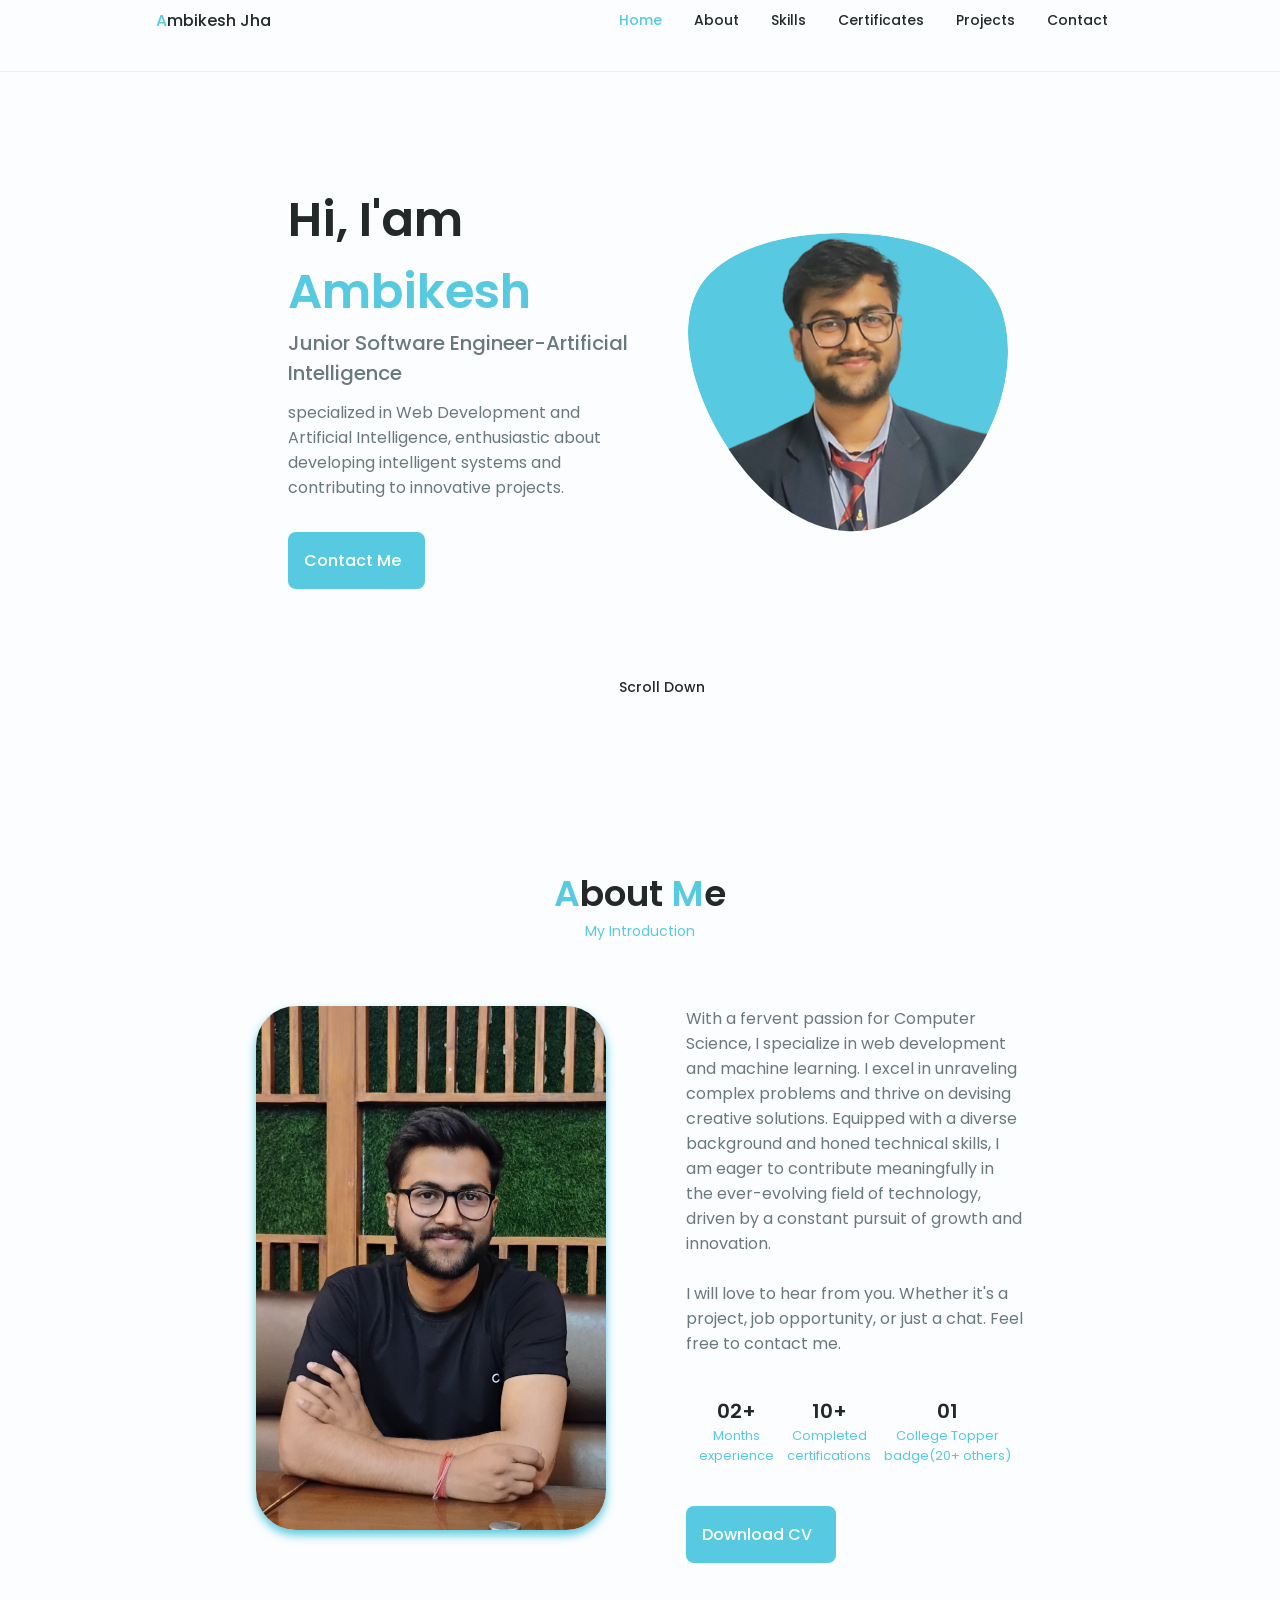
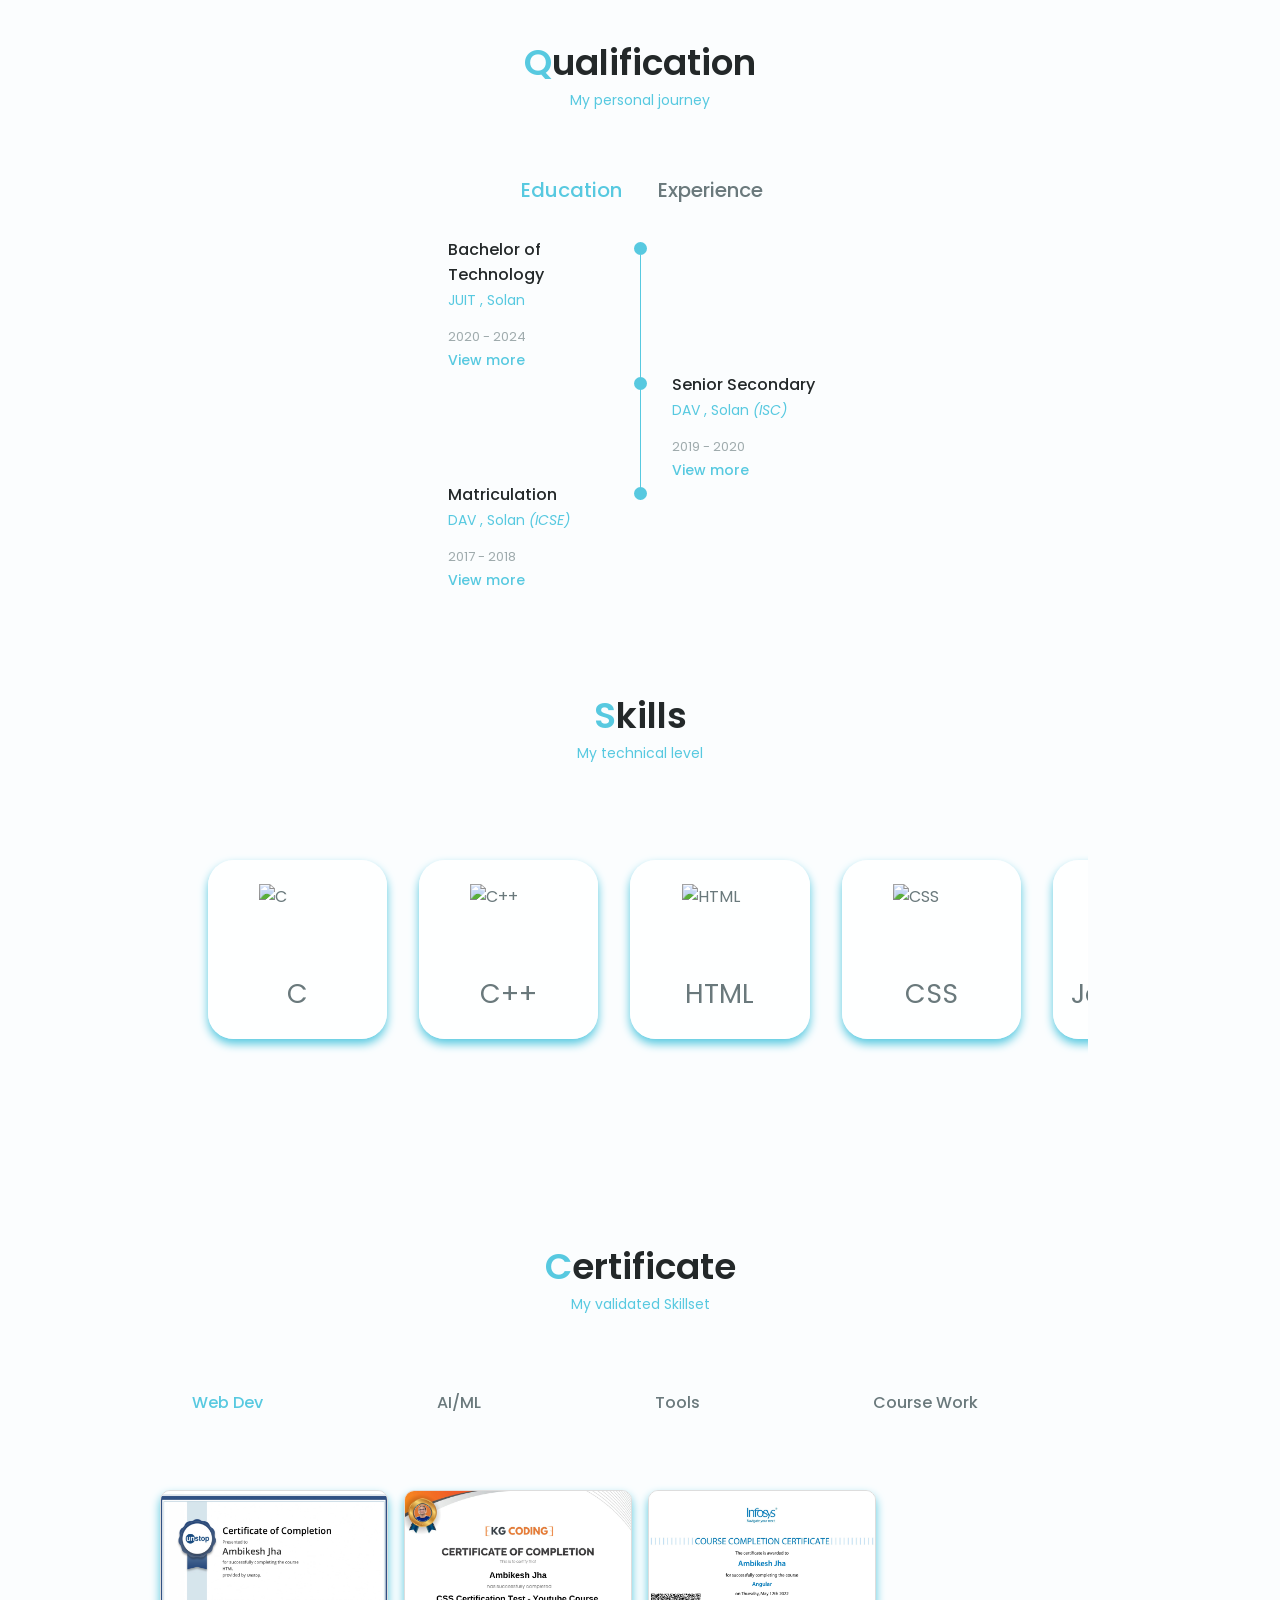
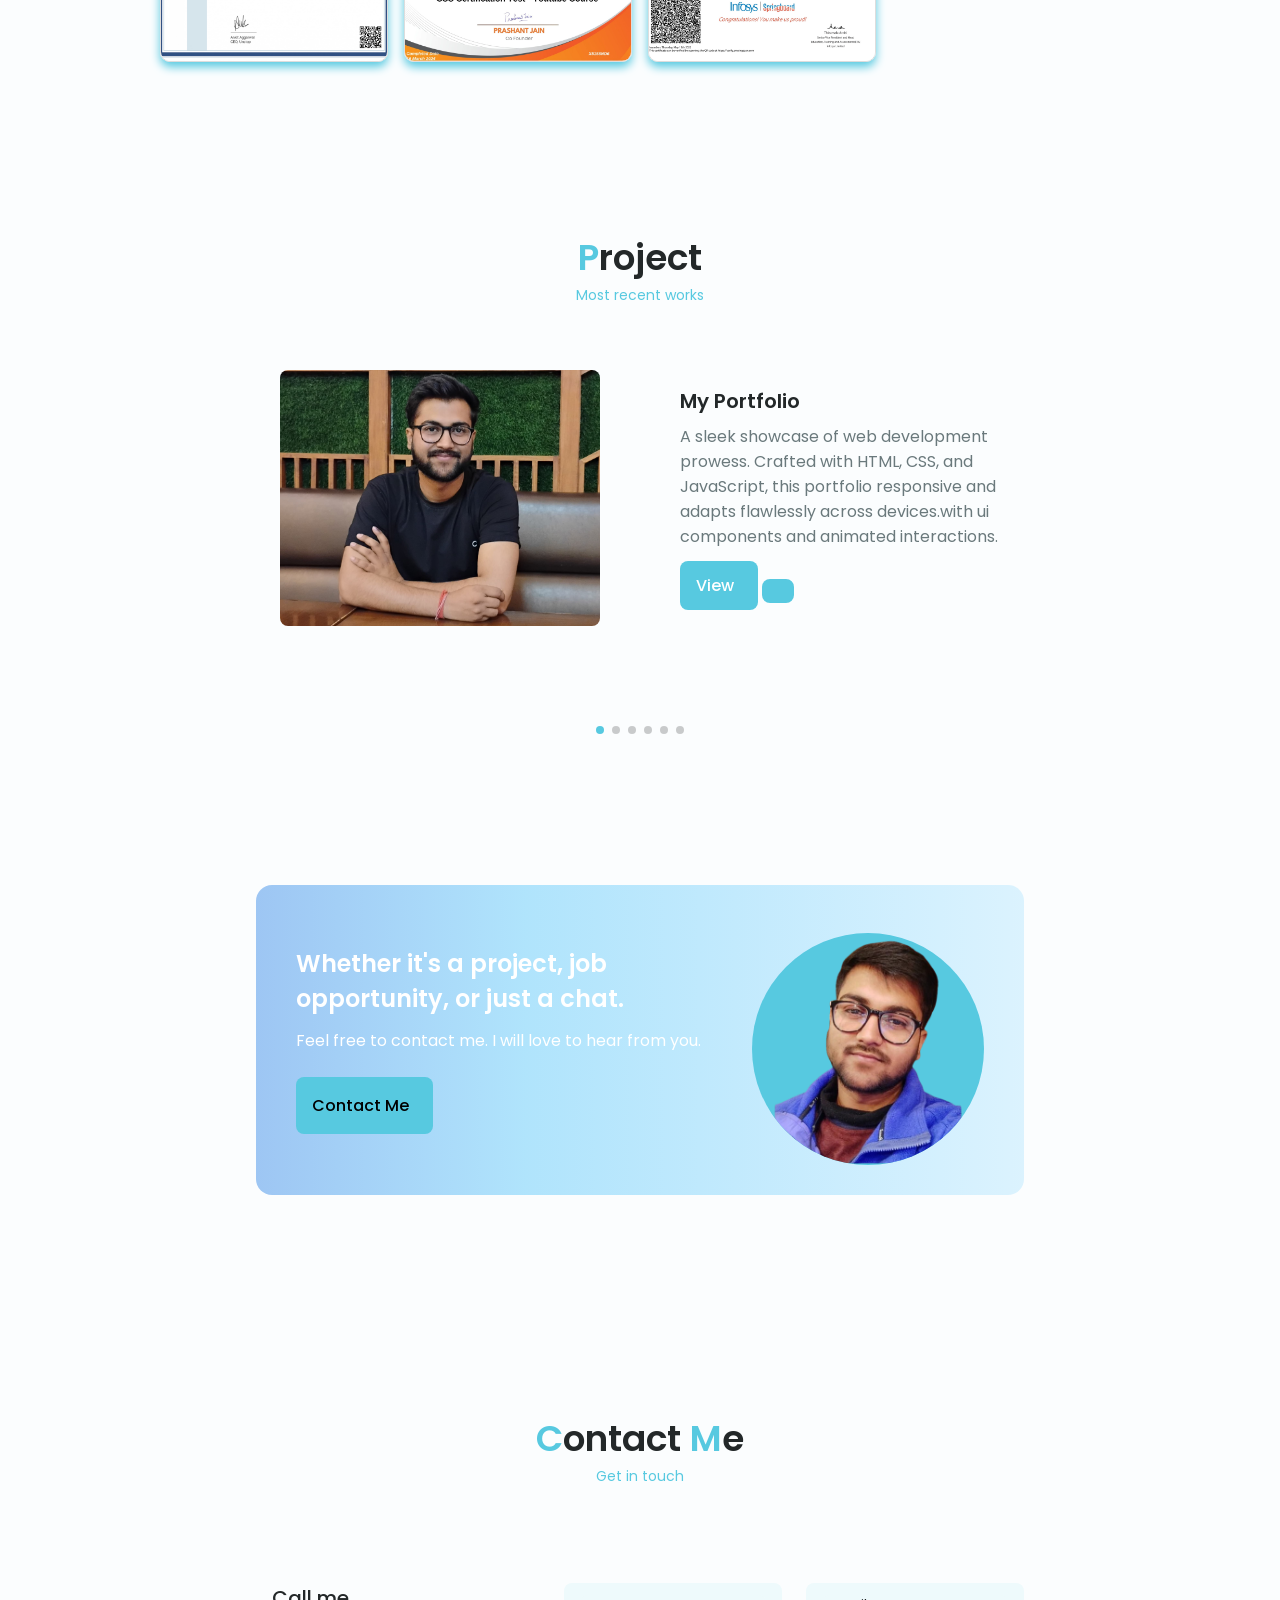
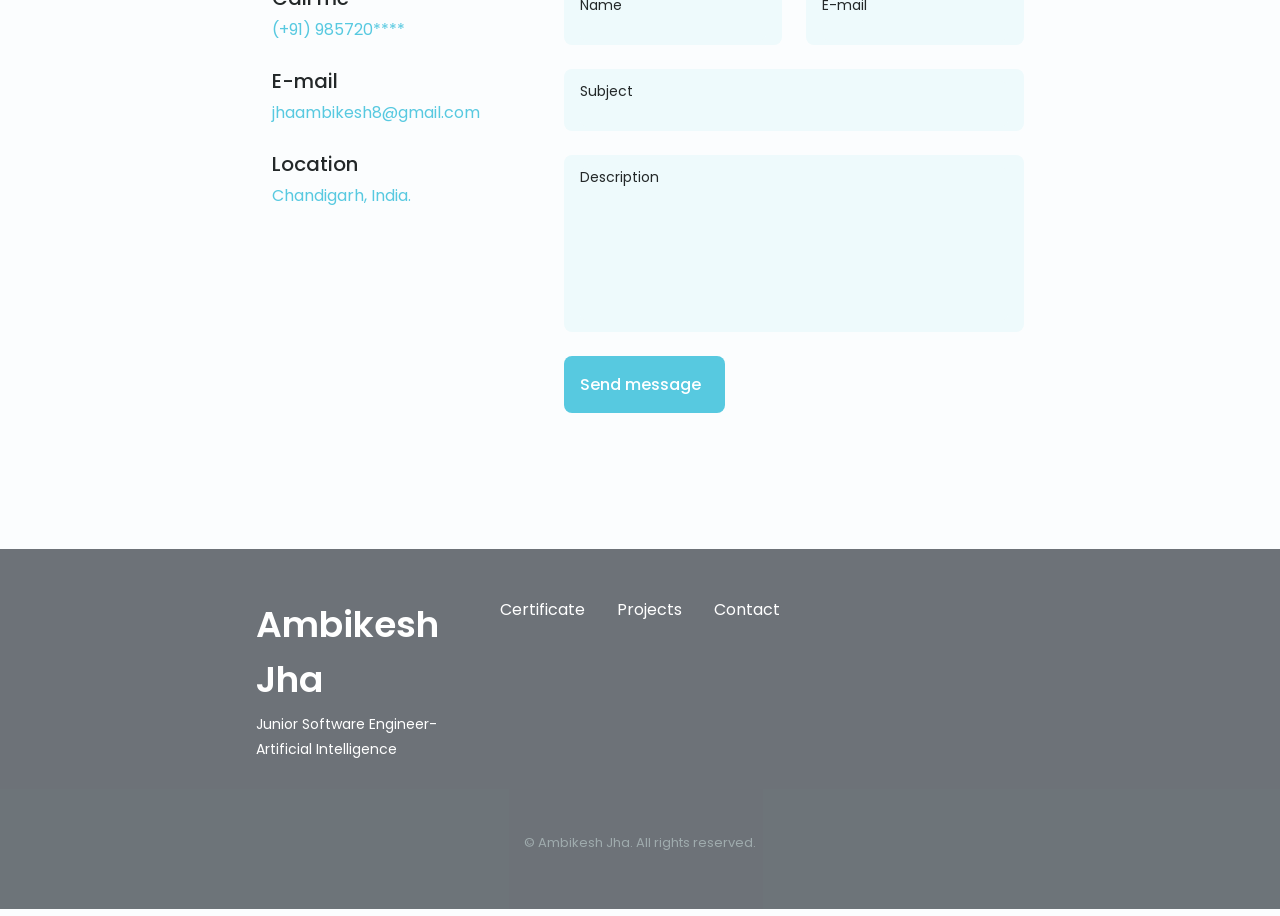
==== commit c569f505: "Update index.html" ====
--- a/index.html
+++ b/index.html
@@ -9,551 +9,545 @@
         <link rel="stylesheet" href="./packages/css/swiper-bundle.min.css">
         <link rel="stylesheet" href="./packages/css/styles.css">
 
+        <link rel="stylesheet" href="https://cdnjs.cloudflare.com/ajax/libs/font-awesome/6.0.0-beta3/css/all.min.css">
+
+
+
         <title>Ambikesh</title>
     </head>
 
-    <body>
-        <!--==================== HEADER ====================-->
-        <header class="header" id="header">
-            <nav class="nav container">
-                <a href="#" class="nav__logo"><span>A</span>mbikesh Jha</a>
-                <div class="nav__menu" id="nav-menu">
-                    <ul class="nav__list grid">
-                        <li class="nav__item">
-                            <a href="#home" class="nav__link">
-                                <i class="uil uil-estate nav__icon"></i>Home
-                            </a>
-                        </li>
-                        <li class="nav__item">
-                            <a href="#about" class="nav__link">
-                                <i class="uil uil-user nav__icon"></i>About
-                            </a>
-                        </li>
-                        <li class="nav__item">
-                            <a href="#skills" class="nav__link">
-                                <i class="uil uil-file-alt nav__icon"></i>Skills
-                            </a>
-                        </li>
-                          <li class="nav__item">
-                            <a href="#services" class="nav__link">
-                                <i class="uil uil-briefcase-alt nav__icon"></i>Certificates
-                            </a>
-                        </li>
-                        <li class="nav__item">
-                            <a href="#portfolio" class="nav__link">
-                                <i class="uil uil-scenery nav__icon"></i>Projects                               
-                            </a>
-                        </li>
-                        <li class="nav__item">
-                            <a href="#contact" class="nav__link">
-                                <i class="uil uil-message nav__icon"></i>Contact                               
-                            </a>
-                        </li>
-                    </ul>
-                    <i class="uil uil-times nav__close" id="nav-close"></i>
-                </div>
-                <div class="nav__btns">
-                    <!-- Theme change button -->
-
-                    <i class="uil uil-moon change-theme" id="theme-button"></i>
-
-                    <div class="nav__toggle" id="nav-toggle">
-                        <i class="uil uil-apps"></i>
-                    </div>
-                </div>
-            </nav>
-        </header>
-
-        <!--==================== MAIN ====================-->
-        <main class="main">
-            <!--==================== HOME ====================-->
-            <section class="home section" id="home">
-                <div class="home__container container grid">
-                    <div class="home__content grid">
-                        <div class="home__social">
-                            <a href="https://www.linkedin.com/in/ambikesh-jha/" target="_blank" class="home__social-icon">
-                                <i class="uil uil-linkedin-alt"></i>
-                            </a>
-                            <a href="https://x.com/Ambikesh_jha_" target="_blank" class="home__social-icon">
-                                <i class="uil uil-twitter-alt"></i>
-                            </a>
-                            <a href="https://github.com/ambikesh-jha" target="_blank" class="home__social-icon">
-                                <i class="uil uil-github-alt"></i>
-                            </a>
-                        </div>
-
-                        <div class="home__img">
-                            <svg class="home__blob" viewBox="0 0 200 187" xmlns="http://www.w3.org/2000/svg" xmlns:xlink="http://www.w3.org/1999/xlink">
-                                <mask id="mask0" mask-type="alpha">
-                                    <path d="M190.312 36.4879C206.582 62.1187 201.309 102.826 182.328 
-                                    134.186C163.346 165.547 130.807 187.559 100.226 186.353C69.6454 185.297 
-                                    41.0228 161.023 21.7403 129.362C2.45775 97.8511 -7.48481 59.1033 6.67581 
-                                    34.5279C20.9871 10.1032 59.7028 -0.149132 97.9666 0.00163737C136.23 
-                                    0.303176 174.193 10.857 190.312 36.4879Z"/>
-                                </mask>
-                                <g mask="url(#mask0)">
-                                    <path d="M190.312 36.4879C206.582 62.1187 201.309 102.826 182.328 
-                                    134.186C163.346 165.547 130.807 187.559 100.226 186.353C69.6454 185.297 
-                                    41.0228 161.023 21.7403 129.362C2.45775 97.8511 -7.48481 59.1033 6.67581 
-                                    34.5279C20.9871 10.1032 59.7028 -0.149132 97.9666 0.00163737C136.23 
-                                    0.303176 174.193 10.857 190.312 36.4879Z"/>
-                                    <image class="home__blob-img" x="" y="-10" xlink:href="packages/images/My_image.png"/>
-                                </g>
-                            </svg>
-                            
-                        </div>
-
-                        <div class="home__data">
-                            <h1 class="home__title">Hi, I'am <span>Ambikesh</span></h1>
-                            <h3 class="home__subtitle">Junior Software Engineer-Artificial Intelligence</h3>
-                            <p class="home__description">specialized in Web Development and Artificial Intelligence, enthusiastic about developing intelligent systems and contributing to innovative projects.</p>
-                            <a href="#contact" class="button button--flex home__button">
-                                Contact Me<i class="uil uil-message button__icon"></i>
-                            </a>
-                        </div>
-                    </div>
-
-                    <div class="home__scroll">
-                        <a href="#about" class="home__scroll-button button--flex">
-                            <i class="uil uil-mouse-alt home__scroll-mouse"></i>
-                            <span class="home__scroll-name">Scroll Down</span>
-                            <i class="uil uil-arrow-down home__scroll-arrow"></i>
-                        </a>
-                    </div>
-                </div>
-            </section>
-
-            <!--==================== ABOUT ====================-->
-            <section class="about section" id="about">
-                <h2 class="section__title"><span>A</span>bout <span>M</span>e</h2>
-                <span class="section__subtitle">My Introduction</span>
-
-                <div class="about__container container grid">
-                    <img src="packages/images/Ambikesh_img.jpg" alt="" class="about__img">
-                    <div class="about__data">
-                        <p class="about__description">
-                            With a fervent passion for Computer Science, I specialize in web development and machine learning. I excel in unraveling complex problems and thrive on devising creative solutions. Equipped with a diverse background and honed technical skills, I am eager to contribute meaningfully in the ever-evolving field of technology, driven by a constant pursuit of growth and innovation.
-                            <br><br>
-                            I will love to hear from you. Whether it's a project, job opportunity, or just a chat. Feel free to contact me.
-                        </p>
-
-                        <div class="about__info">
-                            <div>
-                                <span class="about__info-title">02+</span>
-                                <span class="about__info-name">Months <br> experience</span>
-                            </div>
-                            <div>
-                                <span class="about__info-title">10+</span>
-                                <span class="about__info-name">Completed <br> certifications</span>
-                            </div>
-                            <div>
-                                <span class="about__info-title">01</span>
-                                <span class="about__info-name">College Topper<br>badge(20+ others)</span>
-                            </div>
-                        </div>
-
-                        <div class="about__buttons">
-                            <a download="" href="packages/images/Ambikesh Jha.pdf" class="button button--flex">
-                                Download CV<i class="uil uil-download-alt button__icon"></i>
-                            </a>
-                        </div>
-                    </div>
-                </div>
-            </section>
-
-            <!--==================== QUALIFICATION ====================-->
-            <section class="qualification__section">
-                <h2 class="section__title"><span>Q</span>ualification</h2>
-                <span class="section__subtitle">My personal journey</span>
-            
-                <div class="qualification__container container">
-                    <div class="qualification__tabs">
-                        <div class="qualification__button button--flex qualification__active" data-target='#education'>
-                            <i class="uil uil-graduation-cap qualification__icon"></i>
-                            Education
-                        </div>
-            
-                        <div class="qualification__button button--flex" data-target="#work">
-                            <i class="uil uil-briefcase-alt qualification__icon"></i>
-                            Experience
-                        </div>
-                    </div>
-            
-                    <div class="qualification__sections">
-                    <!--==================== QUALIFICATION CONTENT 1 (Education)====================-->
-
-                <div class="qualification__content qualification__active" data-content id="education">
-                 <!--==================== Education 1 ====================--> 
-                 <div class="qualification__data">
-                    <div>
-                        <h3 class="qualification__title">Bachelor of Technology</h3>
-                        <span class="qualification__subtitle">JUIT , Solan</span>
-                        <div class="qualification__calendar">
-                           <i class="uil uil-calendar-alt"></i>
-                           2020 - 2024
-                        </div>
-                        <span class="button button--flex button--small button--link services__button">
-                            View more
-                            <i class="uil uil-arrow-right button__icon"></i>
-                        </span>
-            
-                        <div class="services__modal">
-                            <div class="services__modal-content">
-                                <h4 class="services__modal-title">B. Tech<br></h4>
-                                <i class="uil uil-times services__modal-close"></i>
-            
-                                <ul class="services__modal-services grid">
-                                    <li class="services__modal-service">
-                                        <i class="uil uil-check-circle services__modal-icon"></i>
-                                        <p>CGPA 7.8</p>
-                                    </li>
-            
-                                    <li class="services__modal-service">
-                                        <i class="uil uil-check-circle services__modal-icon"></i>
-                                        <p>Major in "Computer Science and Engineering"</p>
-                                    </li>
-            
-                                    <li class="services__modal-service">
-                                        <i class="uil uil-check-circle services__modal-icon"></i>
-                                        <p>Minor in "Electronics and Communication Engineering"</p>
-                                    </li>
-            
-                                    <li class="services__modal-service">
-                                        <i class="uil uil-check-circle services__modal-icon"></i>
-                                        <p>Proficiency in "Data Science"</p>
-                                    </li>
-                                </ul>
-                            </div>
-                        </div>
-                    </div>
-            
-                    <div>
-                        <span class="qualification__rounder"></span>
-                        <span class="qualification__line"></span>
-                    </div>
-                </div>
-                 
-                 <!--==================== Education 2 ====================--> 
-                 <div class="qualification__data">   
-                    <div></div>
-                    <div>
-                       <span class="qualification__rounder"></span>
-                       <span class="qualification__line"></span>
-                    </div>
-            
-                    <div>
-                        <h3 class="qualification__title">Senior Secondary </h3>
-                        <span class="qualification__subtitle">DAV , Solan <i>(ISC)</i></span>
-                        <div class="qualification__calendar">
-                           <i class="uil uil-calendar-alt"></i>
-                           2019 - 2020
-                        </div>
-            
-                        <span class="button button--flex button--small button--link services__button">
-                            View more
-                            <i class="uil uil-arrow-right button__icon"></i>
-                        </span>
-            
-                        <div class="services__modal">
-                            <div class="services__modal-content">
-                                <h4 class="services__modal-title">Senior Secondary Education (XII)<br></h4>
-                                <i class="uil uil-times services__modal-close"></i>
-            
-                                <ul class="services__modal-services grid">
-                                    <li class="services__modal-service">
-                                        <i class="uil uil-check-circle services__modal-icon"></i>
-                                        <p>Scored 84.6 % </p>
-                                    </li>
-            
-                                    <li class="services__modal-service">
-                                        <i class="uil uil-check-circle services__modal-icon"></i>
-                                        <p>Winner of the prestigious "Uday Mittal Award" for Student of the Year.</p>
-                                    </li>
-                                    <li class="services__modal-service">
-                                        <i class="uil uil-check-circle services__modal-icon"></i>
-                                        <p>Participated "National Children's Science Congress (NCSC)"</p>
-                                    </li>
-                                </ul>
-                            </div>
-                        </div>
-                    </div>
-                </div> 
-            
-                <!--==================== Education 3 ====================--> 
-                <div class="qualification__data">
-                    <div>
-                        <h3 class="qualification__title">Matriculation </h3>
-                        <span class="qualification__subtitle">DAV , Solan <i>(ICSE)</i></span>
-                        <div class="qualification__calendar">
-                            <i class="uil uil-calendar-alt"></i>
-                            2017 - 2018
-                        </div>
-                        <span class="button button--flex button--small button--link services__button">
-                            View more
-                            <i class="uil uil-arrow-right button__icon"></i>
-                        </span>
-            
-                        <div class="services__modal">
-                            <div class="services__modal-content">
-                                <h4 class="services__modal-title">Secondary Education (X)<br></h4>
-                                <i class="uil uil-times services__modal-close"></i>
-            
-                                <ul class="services__modal-services grid">
-                                    <li class="services__modal-service">
-                                        <i class="uil uil-check-circle services__modal-icon"></i>
-                                        <p>Scored 83.3 % </p>
-                                    </li>
-            
-                                    <li class="services__modal-service">
-                                        <i class="uil uil-check-circle services__modal-icon"></i>
-                                        <p>Participated in "All India Interschool Debate Compitetion"</p>
-                                    </li>
-            
-                                    <li class="services__modal-service">
-                                        <i class="uil uil-check-circle services__modal-icon"></i>
-                                        <p>Participated "National Children's Science Congress (NCSC)"</p>
-                                    </li>
-                                </ul>
-                            </div>
-                        </div>
-                    </div>
-            
-                    <div>
-                        <span class="qualification__rounder"></span>
-                    </div>
-                </div>  
-                
-                </div>
-                
-                <!--==================== QUALIFICATION CONTENT 2 ====================-->
-                <div class="qualification__content" data-content id="work">
-                    <!--==================== QUALIFICATION 1 ====================--> 
-                    <div class="qualification__data">
-    <div>
-        <h3 class="qualification__title">Trainee - IIRS, ISRO.</h3>
-        <span class="qualification__subtitle"> Dehradun, Uttarakhand</span>
-        <div class="qualification__calendar">
-           <i class="uil uil-calendar-alt"></i>
-           jun 2023
-        </div>
-
-        <span class="button button--flex button--small button--link services__button">
-            View more
-            <i class="uil uil-arrow-right button__icon"></i>
-        </span>
-
-        <div class="services__modal">
-            <div class="services__modal-content">
-                <h4 class="services__modal-title">Trainee - IIRS, ISRO<br></h4>
-                <i class="uil uil-times services__modal-close"></i>
-
-                <ul class="services__modal-services grid">
-                    <li class="services__modal-service">
-                        <i class="uil uil-check-circle services__modal-icon"></i>
-                        <p>Application of Machine Learning in Urban Studies</p>
+<body>
+    <!--==================== HEADER ====================-->
+    <header class="header" id="header">
+        <nav class="nav container">
+            <a href="#" class="nav__logo"><span>A</span>mbikesh Jha</a>
+            <div class="nav__menu" id="nav-menu">
+                <ul class="nav__list grid">
+                    <li class="nav__item">
+                        <a href="#home" class="nav__link">
+                            <i class="uil uil-estate nav__icon"></i>Home
+                        </a>
                     </li>
-
-                    <li class="services__modal-service">
-                        <i class="uil uil-check-circle services__modal-icon"></i>
-                        <p>Explored AI for urban feature extraction.</p>
+                    <li class="nav__item">
+                        <a href="#about" class="nav__link">
+                            <i class="uil uil-user nav__icon"></i>About
+                        </a>
                     </li>
-
-                    <li class="services__modal-service">
-                        <i class="uil uil-check-circle services__modal-icon"></i>
-                        <p>Analyzed thermal profiles in urban areas.</p>
+                    <li class="nav__item">
+                        <a href="#skills" class="nav__link">
+                            <i class="uil uil-file-alt nav__icon"></i>Skills
+                        </a>
                     </li>
-
-                    <li class="services__modal-service">
-                        <i class="uil uil-check-circle services__modal-icon"></i>
-                        <p>Studied urban floods with AI and earth observation.</p>
+                      <li class="nav__item">
+                        <a href="#services" class="nav__link">
+                            <i class="uil uil-briefcase-alt nav__icon"></i>Certificates
+                        </a>
                     </li>
-                    <li class="services__modal-service">
-                        <i class="uil uil-check-circle services__modal-icon"></i>
-                        <p>Applied AI techniques to urban analysis.</p>
+                    <li class="nav__item">
+                        <a href="#portfolio" class="nav__link">
+                            <i class="uil uil-scenery nav__icon"></i>Projects                               
+                        </a>
+                    </li>
+                    <li class="nav__item">
+                        <a href="#contact" class="nav__link">
+                            <i class="uil uil-message nav__icon"></i>Contact                               
+                        </a>
                     </li>
                 </ul>
+                <i class="uil uil-times nav__close" id="nav-close"></i>
             </div>
+            <div class="nav__btns">
+                <!-- Theme change button -->
+
+                <i class="uil uil-moon change-theme" id="theme-button"></i>
+
+                <div class="nav__toggle" id="nav-toggle">
+                    <i class="uil uil-apps"></i>
+                </div>
+            </div>
+        </nav>
+    </header>
+
+    <!--==================== MAIN ====================-->
+    <main class="main">
+        <!--==================== HOME ====================-->
+        <section class="home section" id="home">
+            <div class="home__container container grid">
+                <div class="home__content grid">
+                    <div class="home__social">
+                        <a href="https://www.linkedin.com/in/ambikesh-jha/" target="_blank" class="home__social-icon">
+                            <i class="uil uil-linkedin-alt"></i>
+                        </a>
+                        <a href="https://x.com/Ambikesh_jha_" target="_blank" class="home__social-icon">
+                            <i class="uil uil-twitter-alt"></i>
+                        </a>
+                        <a href="https://github.com/ambikesh-jha" target="_blank" class="home__social-icon">
+                            <i class="uil uil-github-alt"></i>
+                        </a>
+                    </div>
+
+                    <div class="home__img">
+                        <svg class="home__blob" viewBox="0 0 200 187" xmlns="http://www.w3.org/2000/svg" xmlns:xlink="http://www.w3.org/1999/xlink">
+                            <mask id="mask0" mask-type="alpha">
+                                <path d="M190.312 36.4879C206.582 62.1187 201.309 102.826 182.328 
+                                134.186C163.346 165.547 130.807 187.559 100.226 186.353C69.6454 185.297 
+                                41.0228 161.023 21.7403 129.362C2.45775 97.8511 -7.48481 59.1033 6.67581 
+                                34.5279C20.9871 10.1032 59.7028 -0.149132 97.9666 0.00163737C136.23 
+                                0.303176 174.193 10.857 190.312 36.4879Z"/>
+                            </mask>
+                            <g mask="url(#mask0)">
+                                <path d="M190.312 36.4879C206.582 62.1187 201.309 102.826 182.328 
+                                134.186C163.346 165.547 130.807 187.559 100.226 186.353C69.6454 185.297 
+                                41.0228 161.023 21.7403 129.362C2.45775 97.8511 -7.48481 59.1033 6.67581 
+                                34.5279C20.9871 10.1032 59.7028 -0.149132 97.9666 0.00163737C136.23 
+                                0.303176 174.193 10.857 190.312 36.4879Z"/>
+                                <image class="home__blob-img" x="" y="-10" xlink:href="packages/images/My_image.png"/>
+                            </g>
+                        </svg>
+                        
+                    </div>
+
+                    <div class="home__data">
+                        <h1 class="home__title">Hi, I'am <span>Ambikesh</span></h1>
+                        <h3 class="home__subtitle">Junior Software Engineer-Artificial Intelligence</h3>
+                        <p class="home__description">specialized in Web Development and Artificial Intelligence, enthusiastic about developing intelligent systems and contributing to innovative projects.</p>
+                        <a href="#contact" class="button button--flex home__button">
+                            Contact Me<i class="uil uil-message button__icon"></i>
+                        </a>
+                    </div>
+                </div>
+
+                <div class="home__scroll">
+                    <a href="#about" class="home__scroll-button button--flex">
+                        <i class="uil uil-mouse-alt home__scroll-mouse"></i>
+                        <span class="home__scroll-name">Scroll Down</span>
+                        <i class="uil uil-arrow-down home__scroll-arrow"></i>
+                    </a>
+                </div>
+            </div>
+        </section>
+        <!--==================== ABOUT ====================-->
+        <section class="about section" id="about">
+            <h2 class="section__title"><span>A</span>bout <span>M</span>e</h2>
+            <span class="section__subtitle">My Introduction</span>
+
+            <div class="about__container container grid">
+                <img src="packages/images/Ambikesh_img.jpg" alt="" class="about__img">
+                <div class="about__data">
+                    <p class="about__description">
+                        With a fervent passion for Computer Science, I specialize in web development and machine learning. I excel in unraveling complex problems and thrive on devising creative solutions. Equipped with a diverse background and honed technical skills, I am eager to contribute meaningfully in the ever-evolving field of technology, driven by a constant pursuit of growth and innovation.
+                        <br><br>
+                        I will love to hear from you. Whether it's a project, job opportunity, or just a chat. Feel free to contact me.
+                    </p>
+
+                    <div class="about__info">
+                        <div>
+                            <span class="about__info-title">02+</span>
+                            <span class="about__info-name">Months <br> experience</span>
+                        </div>
+                        <div>
+                            <span class="about__info-title">10+</span>
+                            <span class="about__info-name">Completed <br> certifications</span>
+                        </div>
+                        <div>
+                            <span class="about__info-title">01</span>
+                            <span class="about__info-name">College Topper<br>badge(20+ others)</span>
+                        </div>
+                    </div>
+
+                    <div class="about__buttons">
+                        <a download="" href="packages/images/Ambikesh Jha.pdf" class="button button--flex">
+                            Download CV<i class="uil uil-download-alt button__icon"></i>
+                        </a>
+                    </div>
+                </div>
+            </div>
+        </section>
+        <!--==================== QUALIFICATION ====================-->
+        <section class="qualification__section">
+            <h2 class="section__title"><span>Q</span>ualification</h2>
+            <span class="section__subtitle">My personal journey</span>
+        
+            <div class="qualification__container container">
+                <div class="qualification__tabs">
+                    <div class="qualification__button button--flex qualification__active" data-target='#education'>
+                        <i class="uil uil-graduation-cap qualification__icon"></i>
+                        Education
+                    </div>
+        
+                    <div class="qualification__button button--flex" data-target="#work">
+                        <i class="uil uil-briefcase-alt qualification__icon"></i>
+                        Experience
+                    </div>
+                </div>
+                <div class="qualification__sections">
+                    <!--==================== QUALIFICATION CONTENT 1 (Education)====================-->
+                    <div class="qualification__content qualification__active" data-content id="education">
+                        <!--==================== Education 1 ====================--> 
+                        <div class="qualification__data">
+                            <div>
+                                <h3 class="qualification__title">Bachelor of Technology</h3>
+                                <span class="qualification__subtitle">JUIT , Solan</span>
+                                <div class="qualification__calendar">
+                                <i class="uil uil-calendar-alt"></i>
+                                2020 - 2024
+                                </div>
+                                <span class="button button--flex button--small button--link services__button">
+                                    View more
+                                    <i class="uil uil-arrow-right button__icon"></i>
+                                </span>
+                    
+                                <div class="services__modal">
+                                    <div class="services__modal-content">
+                                        <h4 class="services__modal-title">B. Tech<br></h4>
+                                        <i class="uil uil-times services__modal-close"></i>
+                    
+                                        <ul class="services__modal-services grid">
+                                            <li class="services__modal-service">
+                                                <i class="uil uil-check-circle services__modal-icon"></i>
+                                                <p>CGPA 7.8</p>
+                                            </li>
+                    
+                                            <li class="services__modal-service">
+                                                <i class="uil uil-check-circle services__modal-icon"></i>
+                                                <p>Major in "Computer Science and Engineering"</p>
+                                            </li>
+                    
+                                            <li class="services__modal-service">
+                                                <i class="uil uil-check-circle services__modal-icon"></i>
+                                                <p>Minor in "Electronics and Communication Engineering"</p>
+                                            </li>
+                    
+                                            <li class="services__modal-service">
+                                                <i class="uil uil-check-circle services__modal-icon"></i>
+                                                <p>Proficiency in "Data Science"</p>
+                                            </li>
+                                        </ul>
+                                    </div>
+                                </div>
+                            </div>
+                    
+                            <div>
+                                <span class="qualification__rounder"></span>
+                                <span class="qualification__line"></span>
+                            </div>
+                        </div>
+                        <!--==================== Education 2 ====================--> 
+                        <div class="qualification__data">   
+                            <div></div>
+                            <div>
+                            <span class="qualification__rounder"></span>
+                            <span class="qualification__line"></span>
+                            </div>
+                    
+                            <div>
+                                <h3 class="qualification__title">Senior Secondary </h3>
+                                <span class="qualification__subtitle">DAV , Solan <i>(ISC)</i></span>
+                                <div class="qualification__calendar">
+                                <i class="uil uil-calendar-alt"></i>
+                                2019 - 2020
+                                </div>
+                    
+                                <span class="button button--flex button--small button--link services__button">
+                                    View more
+                                    <i class="uil uil-arrow-right button__icon"></i>
+                                </span>
+                    
+                                <div class="services__modal">
+                                    <div class="services__modal-content">
+                                        <h4 class="services__modal-title">Senior Secondary Education (XII)<br></h4>
+                                        <i class="uil uil-times services__modal-close"></i>
+                    
+                                        <ul class="services__modal-services grid">
+                                            <li class="services__modal-service">
+                                                <i class="uil uil-check-circle services__modal-icon"></i>
+                                                <p>Scored 84.6 % </p>
+                                            </li>
+                    
+                                            <li class="services__modal-service">
+                                                <i class="uil uil-check-circle services__modal-icon"></i>
+                                                <p>Winner of the prestigious "Uday Mittal Award" for Student of the Year.</p>
+                                            </li>
+                                            <li class="services__modal-service">
+                                                <i class="uil uil-check-circle services__modal-icon"></i>
+                                                <p>Participated "National Children's Science Congress (NCSC)"</p>
+                                            </li>
+                                        </ul>
+                                    </div>
+                                </div>
+                            </div>
+                        </div> 
+                        <!--==================== Education 3 ====================--> 
+                        <div class="qualification__data">
+                            <div>
+                                <h3 class="qualification__title">Matriculation </h3>
+                                <span class="qualification__subtitle">DAV , Solan <i>(ICSE)</i></span>
+                                <div class="qualification__calendar">
+                                    <i class="uil uil-calendar-alt"></i>
+                                    2017 - 2018
+                                </div>
+                                <span class="button button--flex button--small button--link services__button">
+                                    View more
+                                    <i class="uil uil-arrow-right button__icon"></i>
+                                </span>
+                    
+                                <div class="services__modal">
+                                    <div class="services__modal-content">
+                                        <h4 class="services__modal-title">Secondary Education (X)<br></h4>
+                                        <i class="uil uil-times services__modal-close"></i>
+                    
+                                        <ul class="services__modal-services grid">
+                                            <li class="services__modal-service">
+                                                <i class="uil uil-check-circle services__modal-icon"></i>
+                                                <p>Scored 83.3 % </p>
+                                            </li>
+                    
+                                            <li class="services__modal-service">
+                                                <i class="uil uil-check-circle services__modal-icon"></i>
+                                                <p>Participated in "All India Interschool Debate Compitetion"</p>
+                                            </li>
+                    
+                                            <li class="services__modal-service">
+                                                <i class="uil uil-check-circle services__modal-icon"></i>
+                                                <p>Participated "National Children's Science Congress (NCSC)"</p>
+                                            </li>
+                                        </ul>
+                                    </div>
+                                </div>
+                            </div>
+                    
+                            <div>
+                                <span class="qualification__rounder"></span>
+                            </div>
+                        </div>  
+                    </div>
+                    <!--==================== QUALIFICATION CONTENT 2 ====================-->
+                    <div class="qualification__content" data-content id="work">
+                        <!--==================== QUALIFICATION 1 ====================--> 
+                        <div class="qualification__data">
+                            <div>
+                                <h3 class="qualification__title">Trainee - IIRS, ISRO.</h3>
+                                <span class="qualification__subtitle"> Dehradun, Uttarakhand</span>
+                                <div class="qualification__calendar">
+                                <i class="uil uil-calendar-alt"></i>
+                                jun 2023
+                                </div>
+                            
+                                <span class="button button--flex button--small button--link services__button">
+                                    View more
+                                    <i class="uil uil-arrow-right button__icon"></i>
+                                </span>
+                            
+                                <div class="services__modal">
+                                    <div class="services__modal-content">
+                                        <h4 class="services__modal-title">Trainee - IIRS, ISRO<br></h4>
+                                        <i class="uil uil-times services__modal-close"></i>
+                            
+                                        <ul class="services__modal-services grid">
+                                            <li class="services__modal-service">
+                                                <i class="uil uil-check-circle services__modal-icon"></i>
+                                                <p>Application of Machine Learning in Urban Studies</p>
+                                            </li>
+                            
+                                            <li class="services__modal-service">
+                                                <i class="uil uil-check-circle services__modal-icon"></i>
+                                                <p>Explored AI for urban feature extraction.</p>
+                                            </li>
+                            
+                                            <li class="services__modal-service">
+                                                <i class="uil uil-check-circle services__modal-icon"></i>
+                                                <p>Analyzed thermal profiles in urban areas.</p>
+                                            </li>
+                            
+                                            <li class="services__modal-service">
+                                                <i class="uil uil-check-circle services__modal-icon"></i>
+                                                <p>Studied urban floods with AI and earth observation.</p>
+                                            </li>
+                                            <li class="services__modal-service">
+                                                <i class="uil uil-check-circle services__modal-icon"></i>
+                                                <p>Applied AI techniques to urban analysis.</p>
+                                            </li>
+                                        </ul>
+                                    </div>
+                                </div>
+                            </div>
+                        <div>
+            <span class="qualification__rounder"></span>
+            <span class="qualification__line"></span>
         </div>
-    </div>
-
-    <div>
-        <span class="qualification__rounder"></span>
-        <span class="qualification__line"></span>
-    </div>
-</div>
-                    
-                    <!--==================== QUALIFICATION 2 ====================--> 
-                    <div class="qualification__data">
-                        <div></div>
-                        <div>
-                           <span class="qualification__rounder"></span>
-                           <span class="qualification__line"></span>
-                        </div>
-                     
-                        <div>
-                            <h3 class="qualification__title">Frontend Intern - Azure Skynet Pvt. Ltd.</h3>
-                            <span class="qualification__subtitle">Gurugram, Haryana</span>
-                            <div class="qualification__calendar">
-                               <i class="uil uil-calendar-alt"></i>
-                               Apr - May 2023
-                            </div>
-                            <span class="button button--flex button--small button--link services__button">
-                             View more
-                             <i class="uil uil-arrow-right button__icon"></i>
-                         </span>
-                     
-                         <div class="services__modal">
-                             <div class="services__modal-content">
-                                 <h4 class="services__modal-title">Intern - Azure Skynet Pvt. Ltd.<br></h4>
-                                 <i class="uil uil-times services__modal-close"></i>
-                     
-                                 <ul class="services__modal-services grid">
-                                     <li class="services__modal-service">
-                                         <i class="uil uil-check-circle services__modal-icon"></i>
-                                         <p>Mastered HTML and CSS for web development</p>
-                                     </li>
-                     
-                                     <li class="services__modal-service">
-                                         <i class="uil uil-check-circle services__modal-icon"></i>
-                                         <p>Implemented responsive web design using media queries..</p>
-                                     </li>
-                     
-                                     <li class="services__modal-service">
-                                         <i class="uil uil-check-circle services__modal-icon"></i>
-                                         <p>Gained proficiency in version control with GitHub.</p>
-                                     </li>
-                     
-                                     <li class="services__modal-service">
-                                         <i class="uil uil-check-circle services__modal-icon"></i>
-                                         <p>Developed a multi-page website with responsive features.</p>
-                                     </li>
-                                 </ul>
-                             </div>
-                         </div>
-                        </div>
-                     </div> 
-              
-                     <!--==================== Education 3 ====================--> 
-                <div class="qualification__data">
-                    <div>
-                        <h3 class="qualification__title">Junior Software Engineer-AI </h3>
-                        <span class="qualification__subtitle">Netsmartz</span>
-                        <div class="qualification__calendar">
-                            <i class="uil uil-calendar-alt"></i>
-                            Jul 2024 - Present
-                        </div>
-                        <span class="button button--flex button--small button--link services__button">
-                            View more
-                            <i class="uil uil-arrow-right button__icon"></i>
-                        </span>
-            
-                        <div class="services__modal">
-                            <div class="services__modal-content">
-                                <h4 class="services__modal-title">Netsmartz<br></h4>
-                                <i class="uil uil-times services__modal-close"></i>
-            
-                                <ul class="services__modal-services grid">
-                                    <li class="services__modal-service">
-                                        <i class="uil uil-check-circle services__modal-icon"></i>
-                                        <p>Junior Software Engineer</p>
-                                    </li>
-            
-                                    <li class="services__modal-service">
-                                        <i class="uil uil-check-circle services__modal-icon"></i>
-                                        <p>Artificial Intelligence</p>
-                                    </li>
-                                </ul>
-                            </div>
-                        </div>
-                    </div>
-            
-                    <div>
-                        <span class="qualification__rounder"></span>
-                    </div>
-                </div>  
-                   </div> 
-                   </div>
-                </div>
-            </section>
-            
-            <!--==================== SKILLS ====================-->
-<section class="skills section" id="skills">
-    <h2 class="section__title"><span>S</span>kills</h2>
-    <span class="section__subtitle">My technical level</span>
-    <div class="skillsContainer">
-        <div class="scroll-content">
-            <div class="skill">
-                <img src="https://img.icons8.com/color/48/000000/c-programming.png" alt="C">
-                <div>C</div>
+                        </div>
+                        
+                        <!--==================== QUALIFICATION 2 ====================--> 
+                        <div class="qualification__data">
+                            <div></div>
+                            <div>
+                            <span class="qualification__rounder"></span>
+                            <span class="qualification__line"></span>
+                            </div>
+                        
+                            <div>
+                                <h3 class="qualification__title">Frontend Intern - Azure Skynet Pvt. Ltd.</h3>
+                                <span class="qualification__subtitle">Gurugram, Haryana</span>
+                                <div class="qualification__calendar">
+                                <i class="uil uil-calendar-alt"></i>
+                                Apr - May 2023
+                                </div>
+                                <span class="button button--flex button--small button--link services__button">
+                                View more
+                                <i class="uil uil-arrow-right button__icon"></i>
+                            </span>
+                        
+                            <div class="services__modal">
+                                <div class="services__modal-content">
+                                    <h4 class="services__modal-title">Intern - Azure Skynet Pvt. Ltd.<br></h4>
+                                    <i class="uil uil-times services__modal-close"></i>
+                        
+                                    <ul class="services__modal-services grid">
+                                        <li class="services__modal-service">
+                                            <i class="uil uil-check-circle services__modal-icon"></i>
+                                            <p>Mastered HTML and CSS for web development</p>
+                                        </li>
+                        
+                                        <li class="services__modal-service">
+                                            <i class="uil uil-check-circle services__modal-icon"></i>
+                                            <p>Implemented responsive web design using media queries..</p>
+                                        </li>
+                        
+                                        <li class="services__modal-service">
+                                            <i class="uil uil-check-circle services__modal-icon"></i>
+                                            <p>Gained proficiency in version control with GitHub.</p>
+                                        </li>
+                        
+                                        <li class="services__modal-service">
+                                            <i class="uil uil-check-circle services__modal-icon"></i>
+                                            <p>Developed a multi-page website with responsive features.</p>
+                                        </li>
+                                    </ul>
+                                </div>
+                            </div>
+                            </div>
+                        </div> 
+                
+                        <!--==================== QUALIFICATION 3 ====================--> 
+                        <div class="qualification__data">
+                            <div>
+                                <h3 class="qualification__title">Junior Software Engineer-AI </h3>
+                                <span class="qualification__subtitle">Netsmartz</span>
+
+                                <div class="qualification__calendar">
+                                    <i class="uil uil-calendar-alt"></i>
+                                    Jul 2024 - Present
+                                </div>
+                                <span class="button button--flex button--small button--link services__button">
+                                    View more
+                                    <i class="uil uil-arrow-right button__icon"></i>
+                                </span>
+                    
+                                <div class="services__modal">
+                                    <div class="services__modal-content">
+                                        <h4 class="services__modal-title">Netsmartz<br></h4>
+                                        <i class="uil uil-times services__modal-close"></i>
+                    
+                                        <ul class="services__modal-services grid">
+                                            <li class="services__modal-service">
+                                                <i class="uil uil-check-circle services__modal-icon"></i>
+                                                <p>Junior Software Engineer</p>
+                                            </li>
+                    
+                                            <li class="services__modal-service">
+                                                <i class="uil uil-check-circle services__modal-icon"></i>
+                                                <p>Artificial Intelligence</p>
+                                            </li>
+                                        </ul>
+                                    </div>
+                                </div>
+                            </div>
+                            <div>
+                                <span class="qualification__rounder"></span>
+                            </div>
+                        </div>  
+                    </div> 
+                </div>
             </div>
-            <div class="skill">
-                <img src="https://img.icons8.com/color/48/000000/c-plus-plus-logo.png" alt="C++">
-                <div>C++</div>
+        </section>    
+        <!--==================== SKILLS ====================-->
+        <section class="skills section" id="skills">
+            <h2 class="section__title"><span>S</span>kills</h2>
+            <span class="section__subtitle">My technical level</span>
+            <div class="skillsContainer">
+                <div class="scroll-content">
+                    <div class="skill">
+                        <img src="https://img.icons8.com/color/48/000000/c-programming.png" alt="C">
+                        <div>C</div>
+                    </div>
+                    <div class="skill">
+                        <img src="https://img.icons8.com/color/48/000000/c-plus-plus-logo.png" alt="C++">
+                        <div>C++</div>
+                    </div>
+                    <div class="skill">
+                        <img src="https://img.icons8.com/color/48/000000/html-5.png" alt="HTML">
+                        <div>HTML</div>
+                    </div>
+                    <div class="skill">
+                        <img src="https://img.icons8.com/color/48/000000/css3.png" alt="CSS">
+                        <div>CSS</div>
+                    </div>
+                    <div class="skill">
+                        <img src="https://img.icons8.com/color/48/000000/javascript.png" alt="JavaScript">
+                        <div>JavaScript</div>
+                    </div>
+                    <div class="skill">
+                        <img src="https://img.icons8.com/color/48/000000/bootstrap.png" alt="Bootstrap">
+                        <div>Bootstrap</div>
+                    </div>
+                    <div class="skill">
+                        <img src="https://img.icons8.com/color/48/000000/mysql-logo.png" alt="MySQL">
+                        <div>MySQL</div>
+                    </div>
+                    <div class="skill">
+                        <img src="https://img.icons8.com/color/48/000000/git.png" alt="Git">
+                        <div>Git</div>
+                    </div>
+                    <div class="skill">
+                        <img src="https://img.icons8.com/ios-glyphs/48/000000/github.png" alt="GitHub">
+                        <div>GitHub</div>
+                    </div>
+                    <div class="skill">
+                        <img src="https://img.icons8.com/color/48/000000/visual-studio-code-2019.png" alt="Visual Studio">
+                        <div>Visual Studio</div>
+                    </div>
+                    <!-- New Skills -->
+                    <div class="skill">
+                        <img src="https://img.icons8.com/color/48/000000/python.png" alt="Python">
+                        <div>Python</div>
+                    </div>
+                    <div class="skill">
+                        <img src="https://img.icons8.com/color/48/000000/numpy.png" alt="NumPy">
+                        <div>NumPy</div>
+                    </div>
+                    <div class="skill">
+                        <img src="https://img.icons8.com/color/48/000000/pandas.png" alt="Pandas">
+                        <div>Pandas</div>
+                    </div>
+                    <div class="skill">
+                        <img src="https://img.icons8.com/color/48/000000/matplotlib.png" alt="Matplotlib">
+                        <div>Matplotlib</div>
+                    </div>
+                    <div class="skill">
+                        <img src="https://img.icons8.com/color/48/000000/seaborn.png" alt="Seaborn">
+                        <div>Seaborn</div>
+                    </div>
+                    <div class="skill">
+                        <img src="https://img.icons8.com/color/48/000000/mongodb.png" alt="MongoDB">
+                        <div>MongoDB</div>
+                    </div>
+                    <div class="skill">
+                        <img src="https://img.icons8.com/color/48/000000/flask.png" alt="Flask">
+                        <div>Flask</div>
+                    </div>
+                </div>
             </div>
-            <div class="skill">
-                <img src="https://img.icons8.com/color/48/000000/html-5.png" alt="HTML">
-                <div>HTML</div>
-            </div>
-            <div class="skill">
-                <img src="https://img.icons8.com/color/48/000000/css3.png" alt="CSS">
-                <div>CSS</div>
-            </div>
-            <div class="skill">
-                <img src="https://img.icons8.com/color/48/000000/javascript.png" alt="JavaScript">
-                <div>JavaScript</div>
-            </div>
-            <div class="skill">
-                <img src="https://img.icons8.com/color/48/000000/bootstrap.png" alt="Bootstrap">
-                <div>Bootstrap</div>
-            </div>
-            <div class="skill">
-                <img src="https://img.icons8.com/color/48/000000/mysql-logo.png" alt="MySQL">
-                <div>MySQL</div>
-            </div>
-            <div class="skill">
-                <img src="https://img.icons8.com/color/48/000000/git.png" alt="Git">
-                <div>Git</div>
-            </div>
-            <div class="skill">
-                <img src="https://img.icons8.com/ios-glyphs/48/000000/github.png" alt="GitHub">
-                <div>GitHub</div>
-            </div>
-            <div class="skill">
-                <img src="https://img.icons8.com/color/48/000000/visual-studio-code-2019.png" alt="Visual Studio">
-                <div>Visual Studio</div>
-            </div>
-            <!-- New Skills -->
-            <div class="skill">
-                <img src="https://img.icons8.com/color/48/000000/python.png" alt="Python">
-                <div>Python</div>
-            </div>
-            <div class="skill">
-                <img src="https://img.icons8.com/color/48/000000/numpy.png" alt="NumPy">
-                <div>NumPy</div>
-            </div>
-            <div class="skill">
-                <img src="https://img.icons8.com/color/48/000000/pandas.png" alt="Pandas">
-                <div>Pandas</div>
-            </div>
-            <div class="skill">
-                <img src="https://img.icons8.com/color/48/000000/matplotlib.png" alt="Matplotlib">
-                <div>Matplotlib</div>
-            </div>
-            <div class="skill">
-                <img src="https://img.icons8.com/color/48/000000/seaborn.png" alt="Seaborn">
-                <div>Seaborn</div>
-            </div>
-            <div class="skill">
-                <img src="https://img.icons8.com/color/48/000000/mongodb.png" alt="MongoDB">
-                <div>MongoDB</div>
-            </div>
-            <div class="skill">
-                <img src="https://img.icons8.com/color/48/000000/flask.png" alt="Flask">
-                <div>Flask</div>
-            </div>
-        </div>
-    </div>
-</section>
+        </section>
 
 
 
@@ -935,5 +929,4 @@
     <!--==================== MAIN JS ====================-->
     <script src="./packages/js/main.js"></script>
 </body>
-
 </html>
--- a/packages/css/styles.css
+++ b/packages/css/styles.css
@@ -658,12 +658,10 @@
 .skillsContainer {
   display: flex;
   overflow: hidden;
-  padding: 2rem 0 2rem;
+  padding: 2rem 0;
   margin-bottom: var(--mb-2-5);
-  width: 58%;
-  margin: auto auto; 
-  
-  
+  width: 70%; /* Adjust width to accommodate more items */
+  margin: auto auto;
 }
 
 .scroll-content {
@@ -675,10 +673,10 @@
 
 @keyframes scroll {
   0% {
-      transform: translateX(0%);
+    transform: translateX(0%);
   }
   100% {
-      transform: translateX(-50%);
+    transform: translateX(-100%); /* Ensure the content scrolls fully */
   }
 }
 
@@ -687,7 +685,7 @@
   flex-direction: column;
   align-items: center;
   justify-content: center;
-  background: #ffffffda;  
+  background: #ffffffda;
   box-shadow: 0px 5px 10px var(--first-color);
   border-radius: 2vw;
   width: 14vw;
@@ -709,17 +707,50 @@
 .skill div {
   font-size: 2.1vw;
   margin-top: 1vw;
-} 
+}
+
 .skill:hover div {
-  color:var(--first-color);
-}
-
+  color: var(--first-color);
+}
+
+/* Adjustments for small screens */
 @media screen and (max-width: 768px) {
   .skillsContainer {
     width: 90%;
-    margin: auto auto;
-  }
-}
+    margin: auto;
+  }
+
+  .skill {
+    width: 24vw; /* Make items smaller */
+    height: 24vw;
+  }
+
+  .skill img {
+    height: 12vw; /* Adjust image size */
+    width: 12vw;
+  }
+
+  .skill div {
+    font-size: 4vw; /* Adjust font size */
+  }
+}
+
+@media screen and (max-width: 480px) {
+  .skill {
+    width: 32vw; /* Further adjustments for smaller screens */
+    height: 32vw;
+  }
+
+  .skill img {
+    height: 16vw;
+    width: 16vw;
+  }
+
+  .skill div {
+    font-size: 5vw;
+  }
+}
+
 /*==================== CERTIFICATES ====================*/
 
 .certificate_wrapper > * {
@@ -1479,4 +1510,4 @@
   .contact__inputs {
     grid-template-columns: repeat(2, 1fr);
   }
-}+}
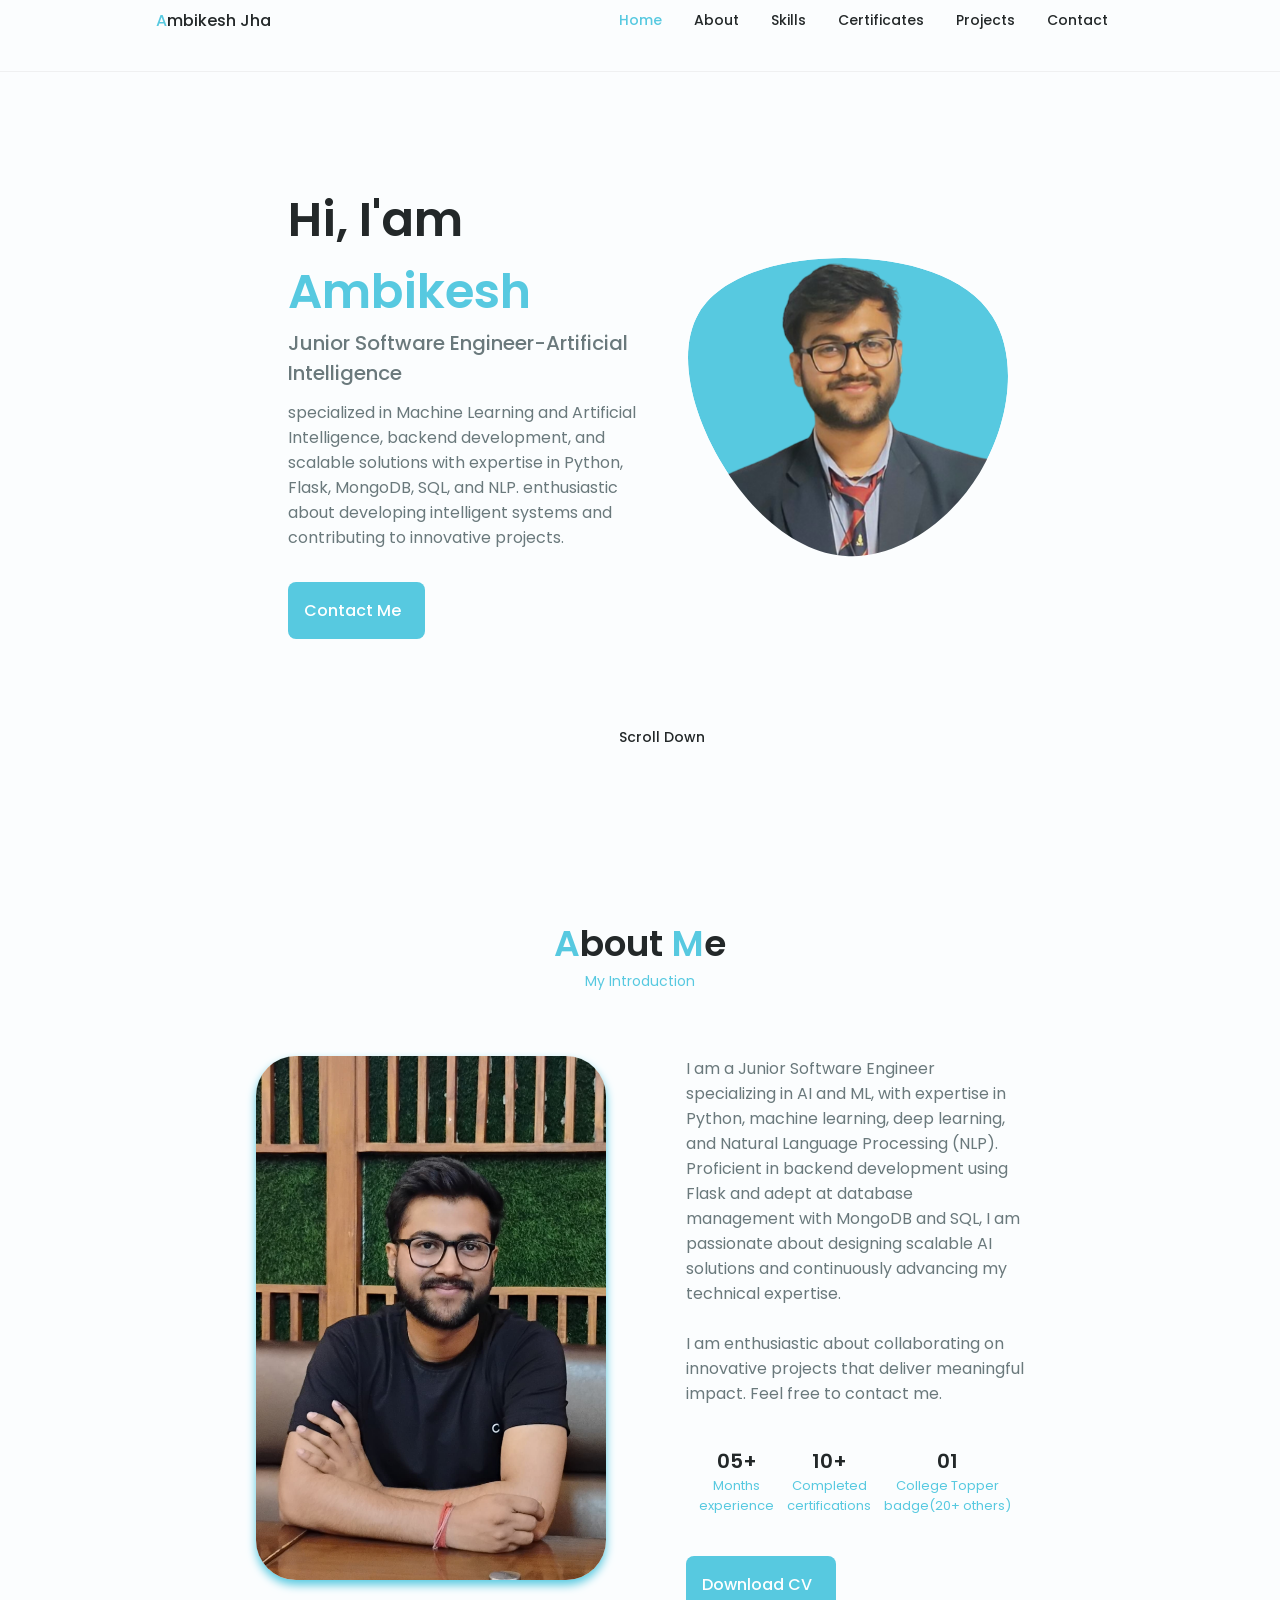
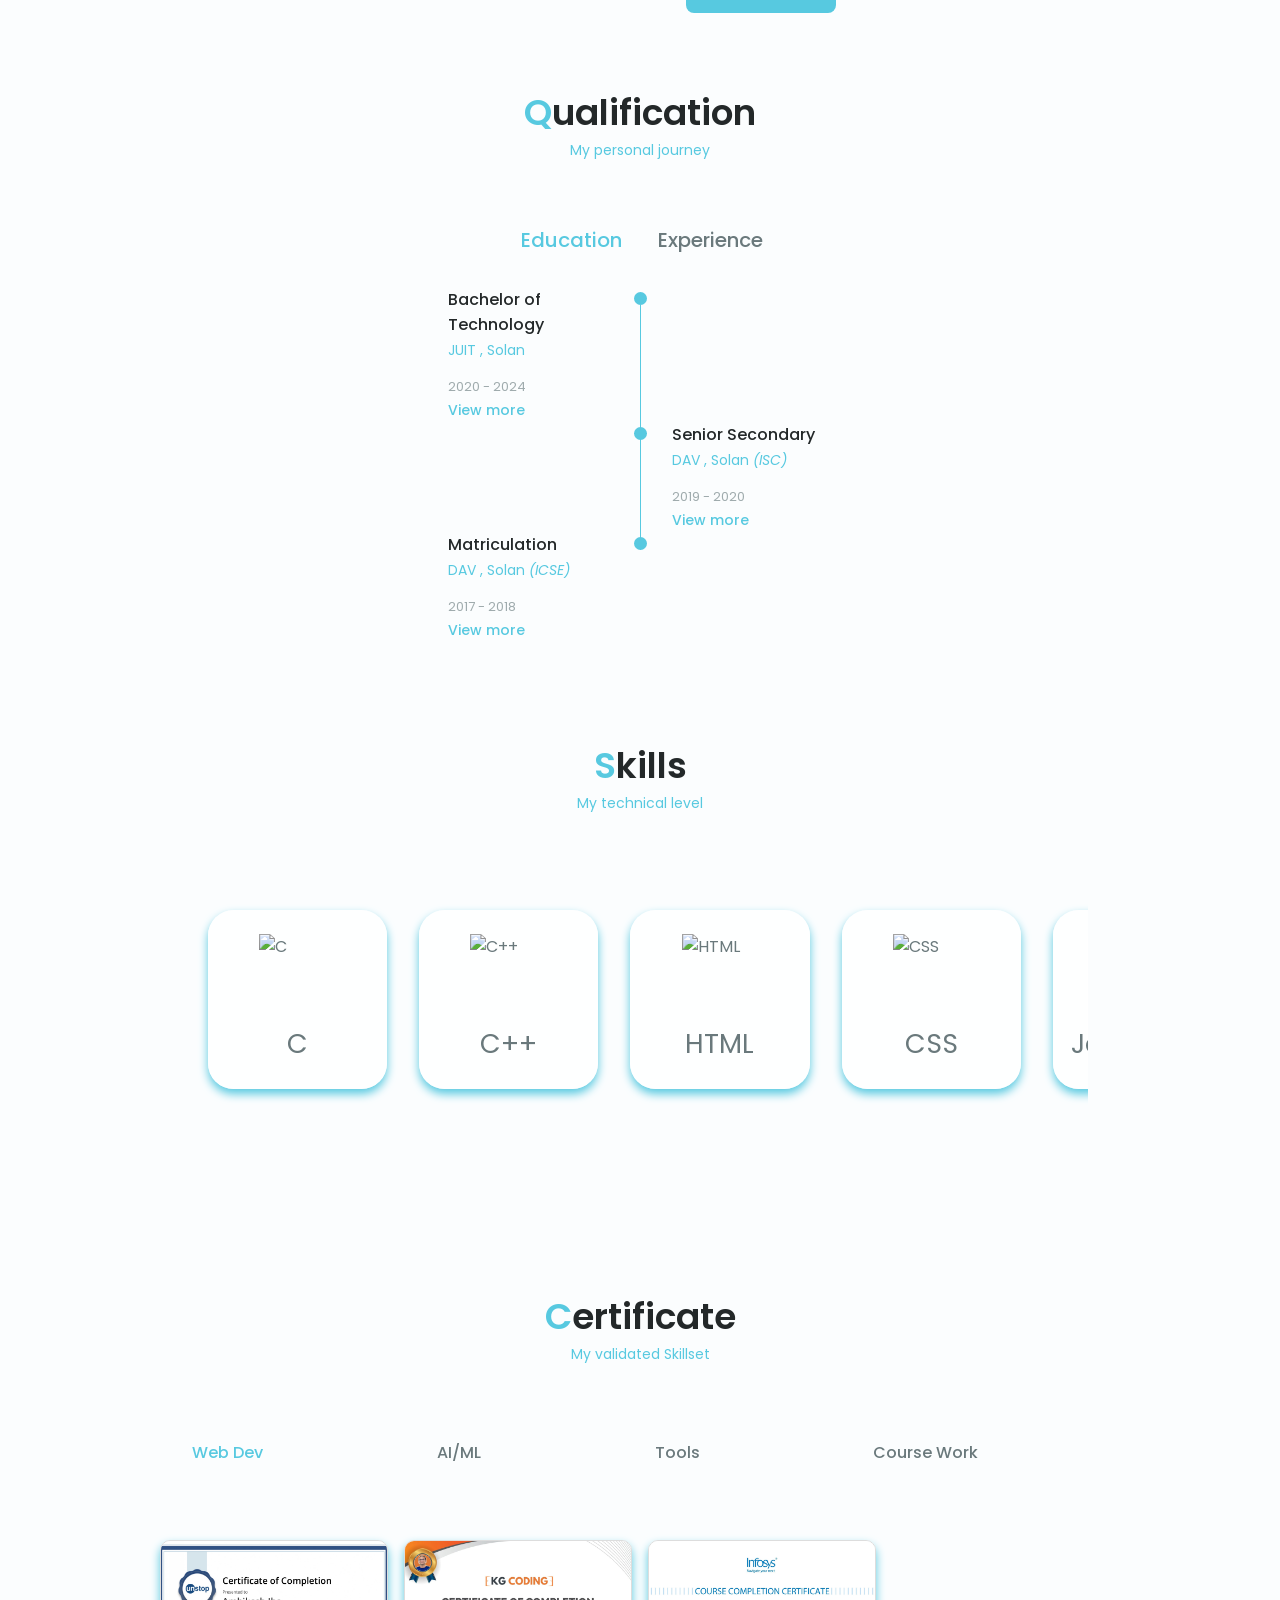
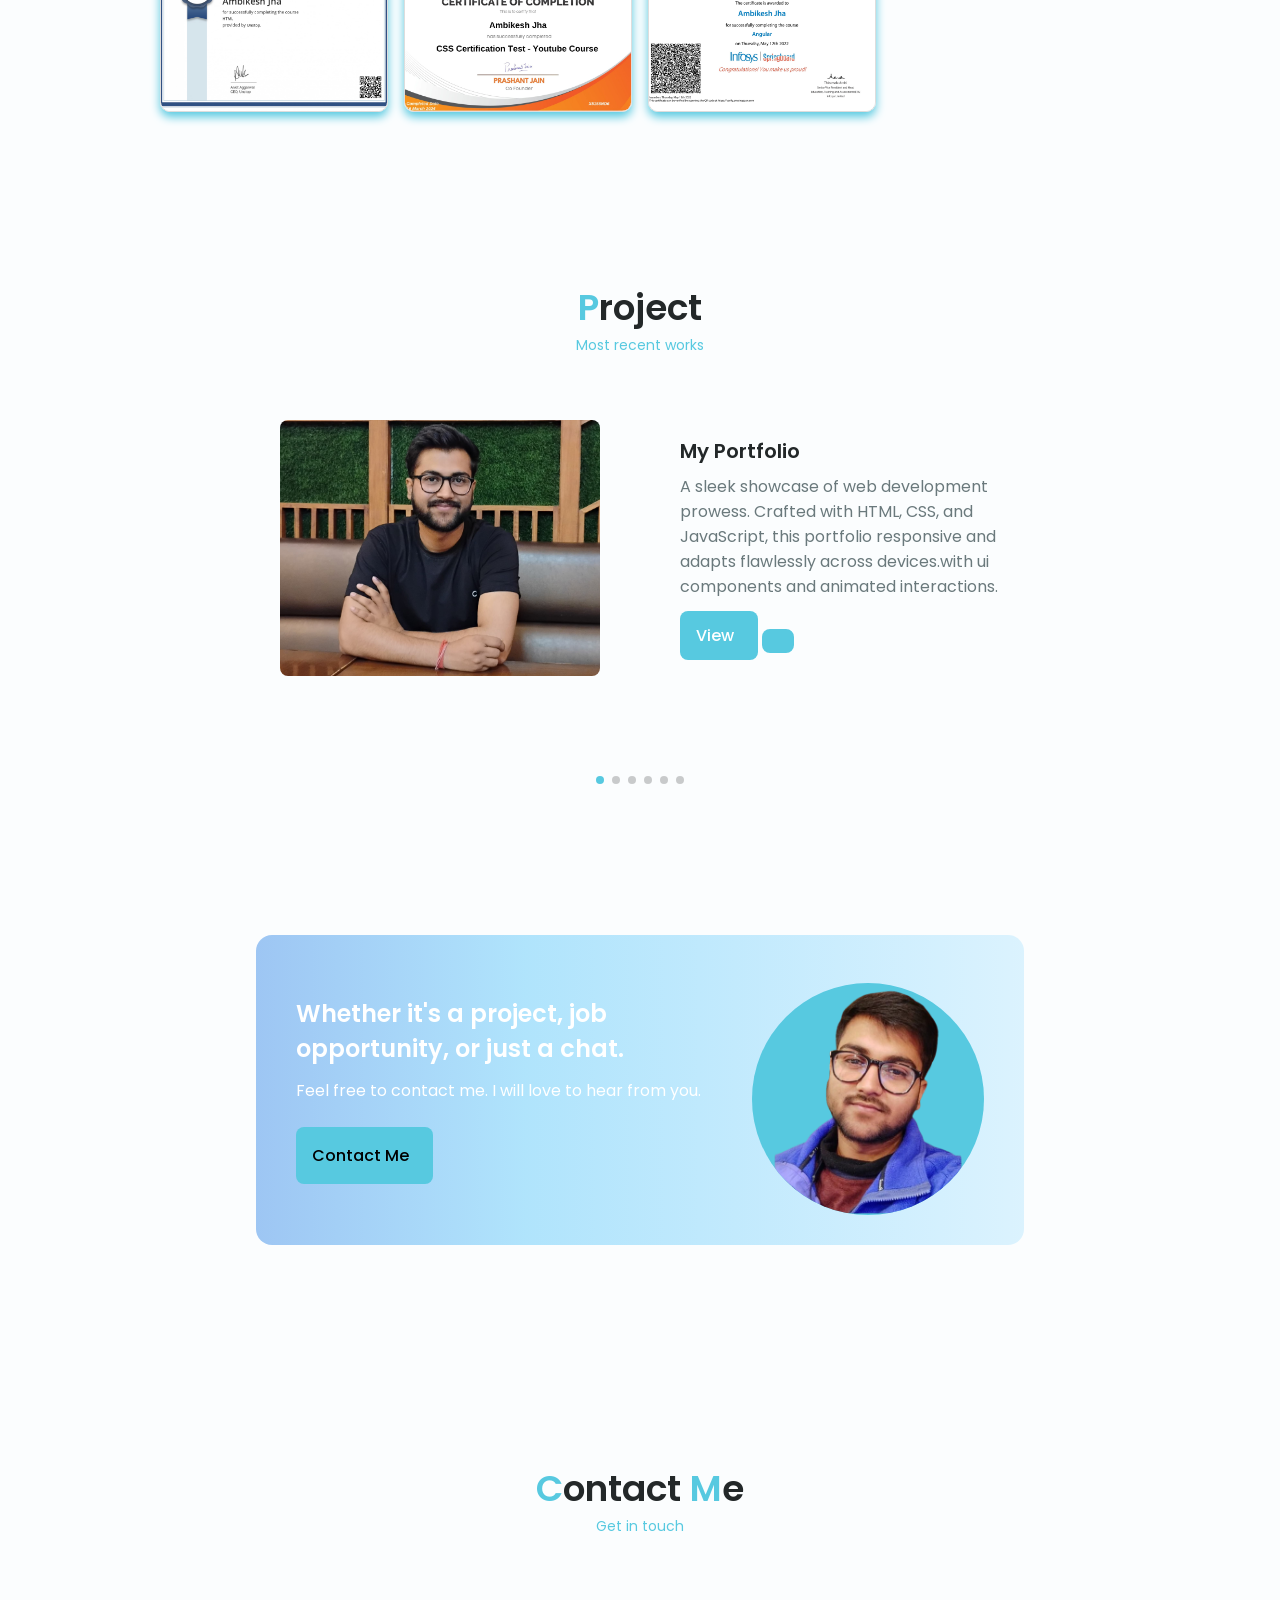
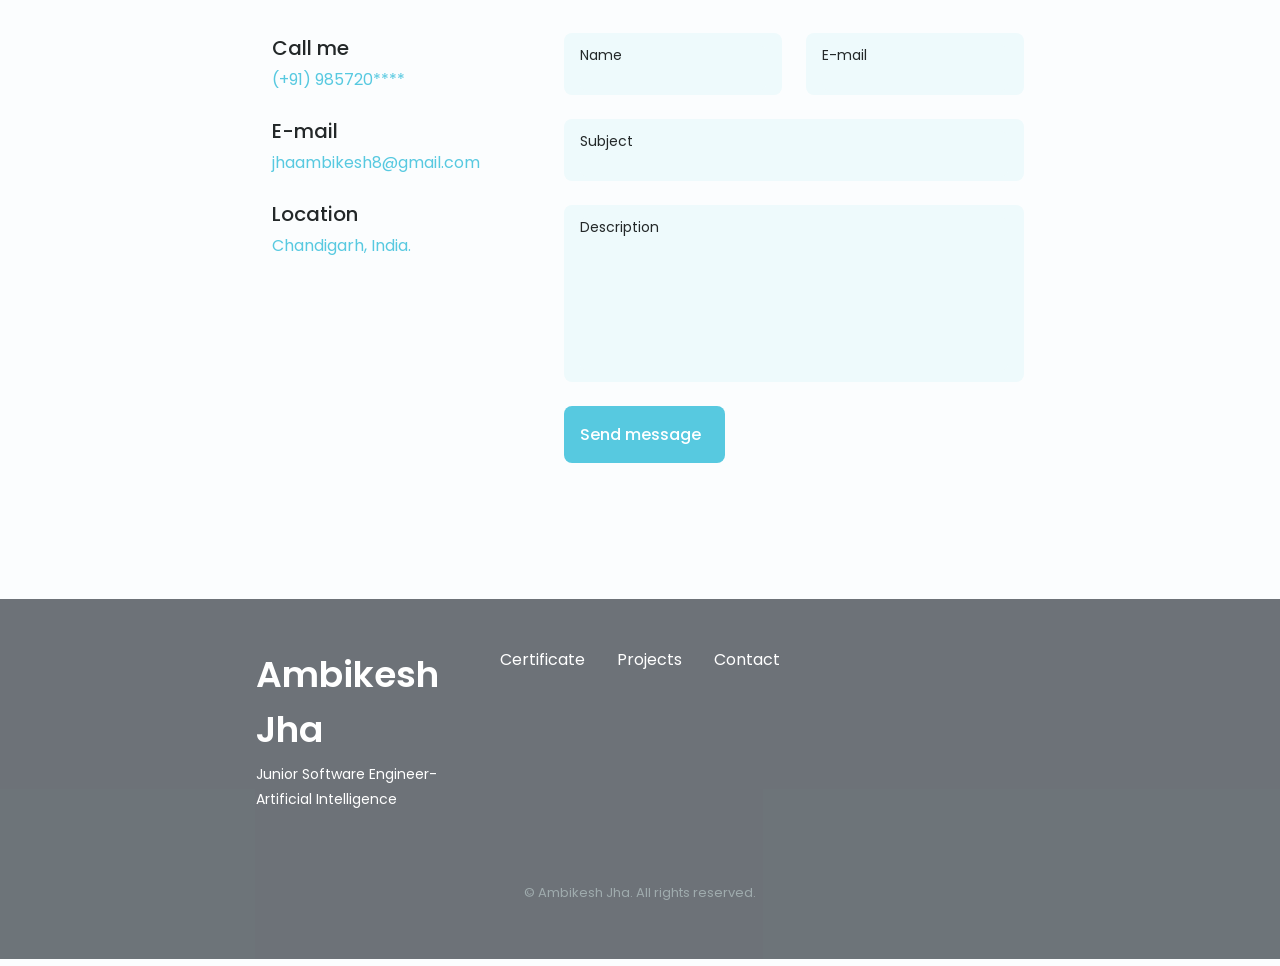
==== commit adc60006: "Update index.html" ====
--- a/index.html
+++ b/index.html
@@ -110,7 +110,7 @@
                     <div class="home__data">
                         <h1 class="home__title">Hi, I'am <span>Ambikesh</span></h1>
                         <h3 class="home__subtitle">Junior Software Engineer-Artificial Intelligence</h3>
-                        <p class="home__description">specialized in Web Development and Artificial Intelligence, enthusiastic about developing intelligent systems and contributing to innovative projects.</p>
+                        <p class="home__description">specialized in Machine Learning and Artificial Intelligence, backend development, and scalable solutions with expertise in Python, Flask, MongoDB, SQL, and NLP. enthusiastic about developing intelligent systems and contributing to innovative projects.</p>
                         <a href="#contact" class="button button--flex home__button">
                             Contact Me<i class="uil uil-message button__icon"></i>
                         </a>
@@ -135,14 +135,14 @@
                 <img src="packages/images/Ambikesh_img.jpg" alt="" class="about__img">
                 <div class="about__data">
                     <p class="about__description">
-                        With a fervent passion for Computer Science, I specialize in web development and machine learning. I excel in unraveling complex problems and thrive on devising creative solutions. Equipped with a diverse background and honed technical skills, I am eager to contribute meaningfully in the ever-evolving field of technology, driven by a constant pursuit of growth and innovation.
-                        <br><br>
-                        I will love to hear from you. Whether it's a project, job opportunity, or just a chat. Feel free to contact me.
+                        I am a Junior Software Engineer specializing in AI and ML, with expertise in Python, machine learning, deep learning, and Natural Language Processing (NLP). Proficient in backend development using Flask and adept at database management with MongoDB and SQL, I am passionate about designing scalable AI solutions and continuously advancing my technical expertise. 
+                       <br><br>
+                        I am enthusiastic about collaborating on innovative projects that deliver meaningful impact. Feel free to contact me.
                     </p>
 
                     <div class="about__info">
                         <div>
-                            <span class="about__info-title">02+</span>
+                            <span class="about__info-title">05+</span>
                             <span class="about__info-name">Months <br> experience</span>
                         </div>
                         <div>
@@ -453,10 +453,17 @@
                                                 <i class="uil uil-check-circle services__modal-icon"></i>
                                                 <p>Junior Software Engineer</p>
                                             </li>
-                    
-                                            <li class="services__modal-service">
-                                                <i class="uil uil-check-circle services__modal-icon"></i>
-                                                <p>Artificial Intelligence</p>
+                                            <li class="services__modal-service">
+                                                <i class="uil uil-check-circle services__modal-icon"></i>
+                                                <p>Specialized in AI/ML, NLP, and Generative AI</p>
+                                            </li>
+                                            <li class="services__modal-service">
+                                                <i class="uil uil-check-circle services__modal-icon"></i>
+                                                <p>Built AI/ML models, including NLP solutions.</p>
+                                            </li>
+                                            <li class="services__modal-service">
+                                                <i class="uil uil-check-circle services__modal-icon"></i>
+                                                <p>Developed APIs with Flask; managed MongoDB/SQL databases.</p>
                                             </li>
                                         </ul>
                                     </div>
@@ -522,22 +529,6 @@
                         <div>Python</div>
                     </div>
                     <div class="skill">
-                        <img src="https://img.icons8.com/color/48/000000/numpy.png" alt="NumPy">
-                        <div>NumPy</div>
-                    </div>
-                    <div class="skill">
-                        <img src="https://img.icons8.com/color/48/000000/pandas.png" alt="Pandas">
-                        <div>Pandas</div>
-                    </div>
-                    <div class="skill">
-                        <img src="https://img.icons8.com/color/48/000000/matplotlib.png" alt="Matplotlib">
-                        <div>Matplotlib</div>
-                    </div>
-                    <div class="skill">
-                        <img src="https://img.icons8.com/color/48/000000/seaborn.png" alt="Seaborn">
-                        <div>Seaborn</div>
-                    </div>
-                    <div class="skill">
                         <img src="https://img.icons8.com/color/48/000000/mongodb.png" alt="MongoDB">
                         <div>MongoDB</div>
                     </div>
@@ -548,9 +539,6 @@
                 </div>
             </div>
         </section>
-
-
-
 
         <!--==================== CERTIFICATES ====================-->
         <section class="services section" id="services">
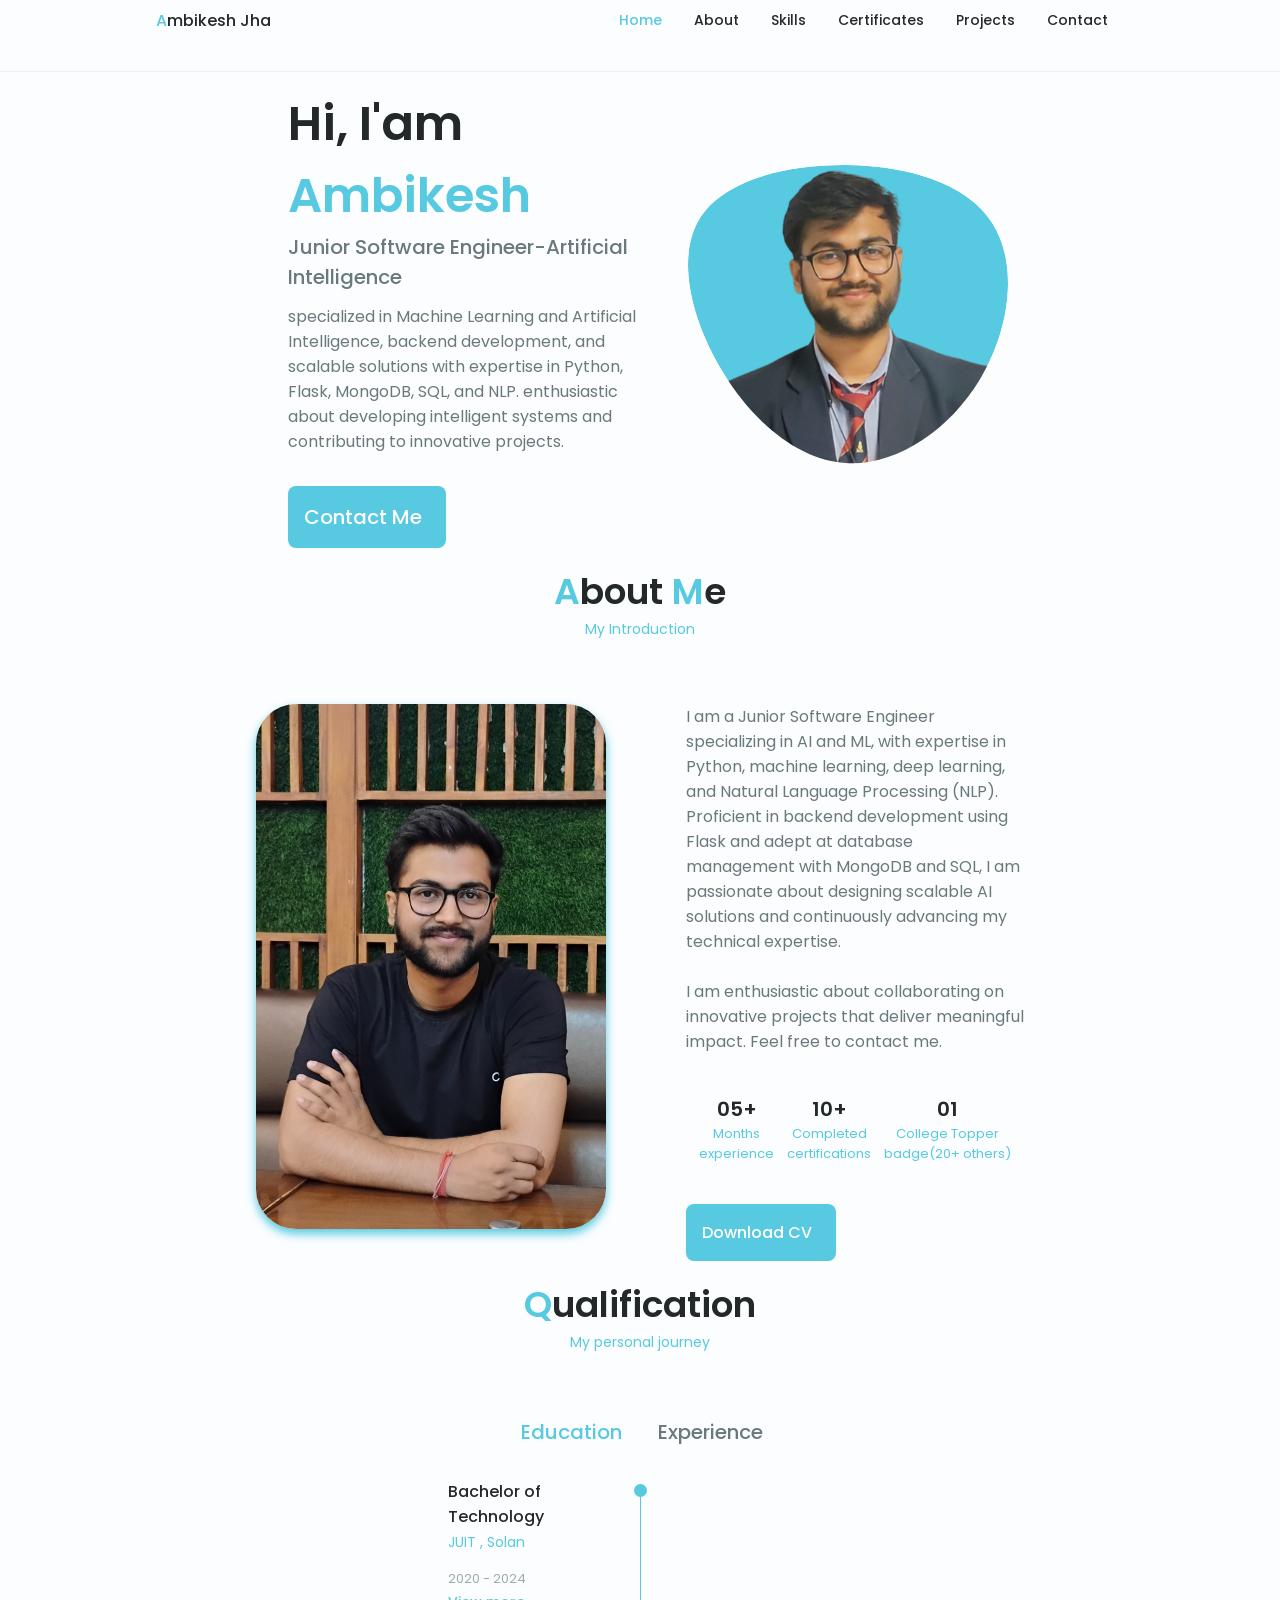
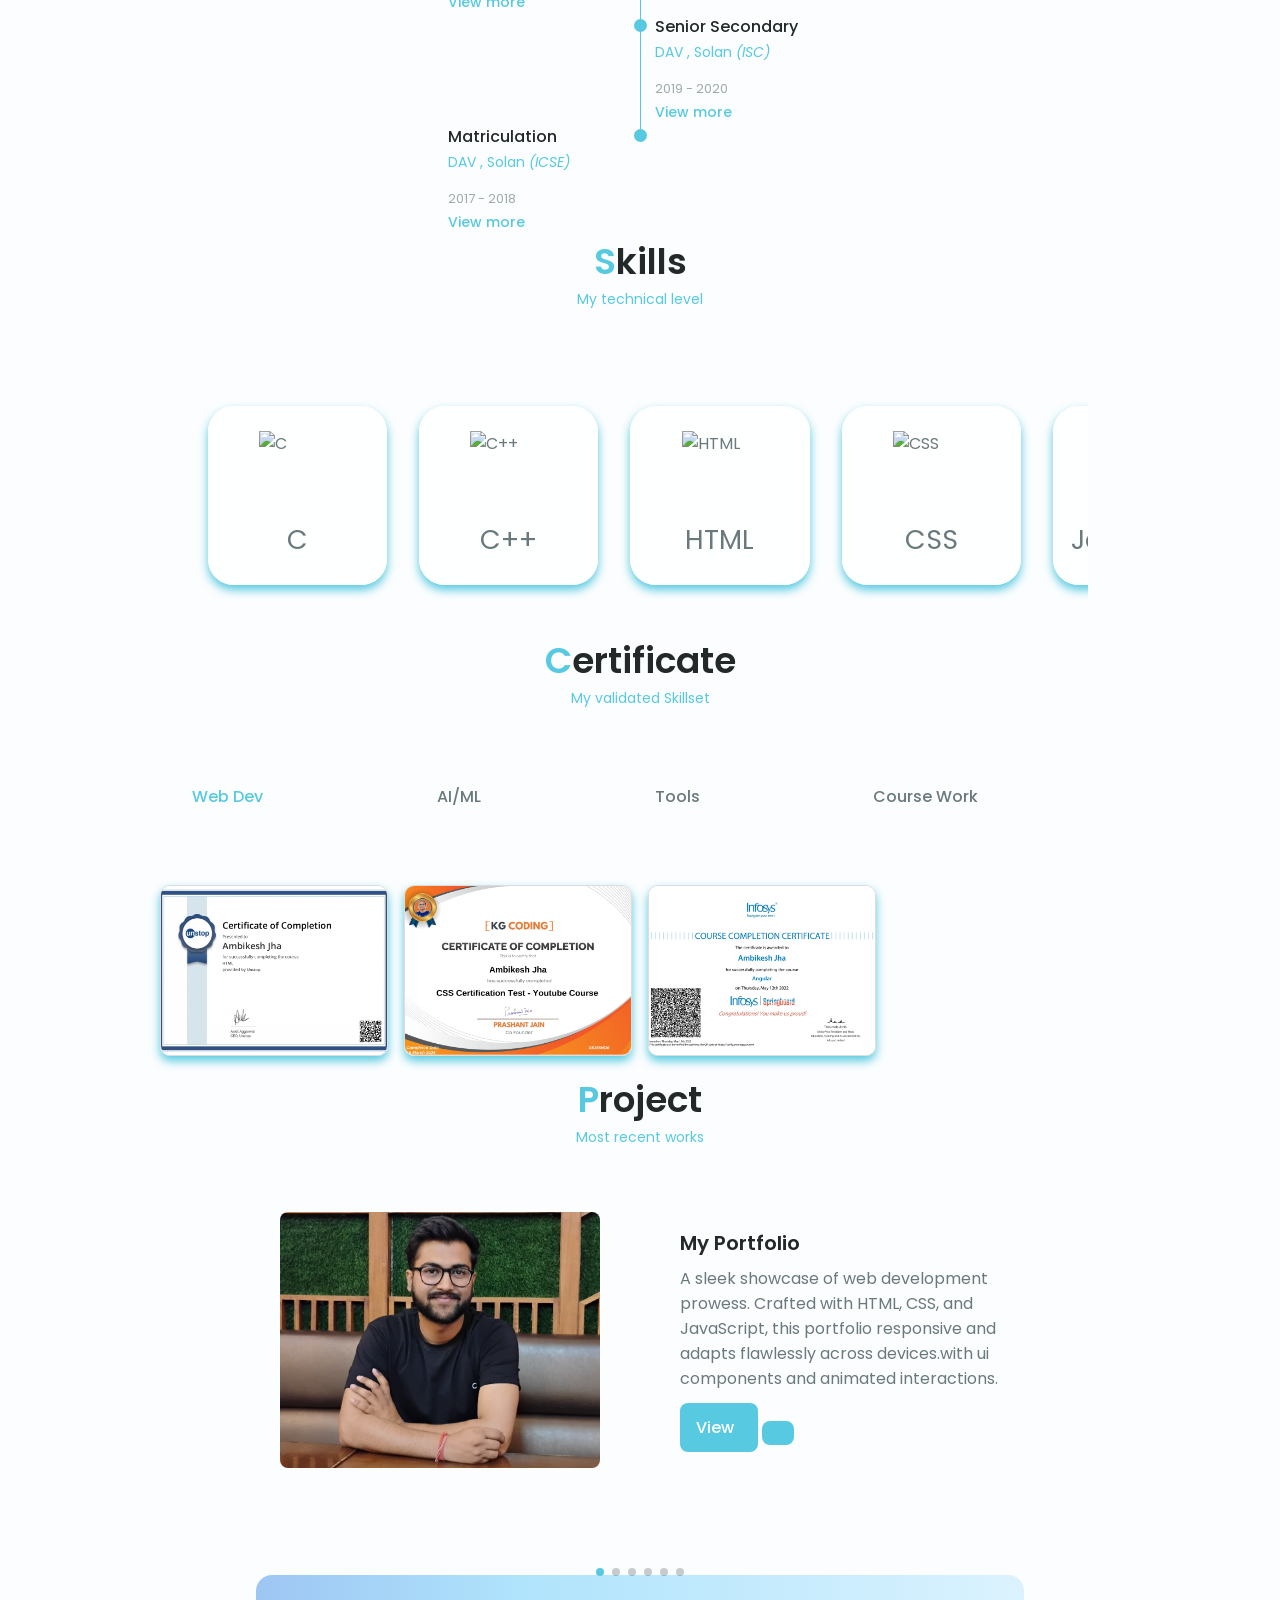
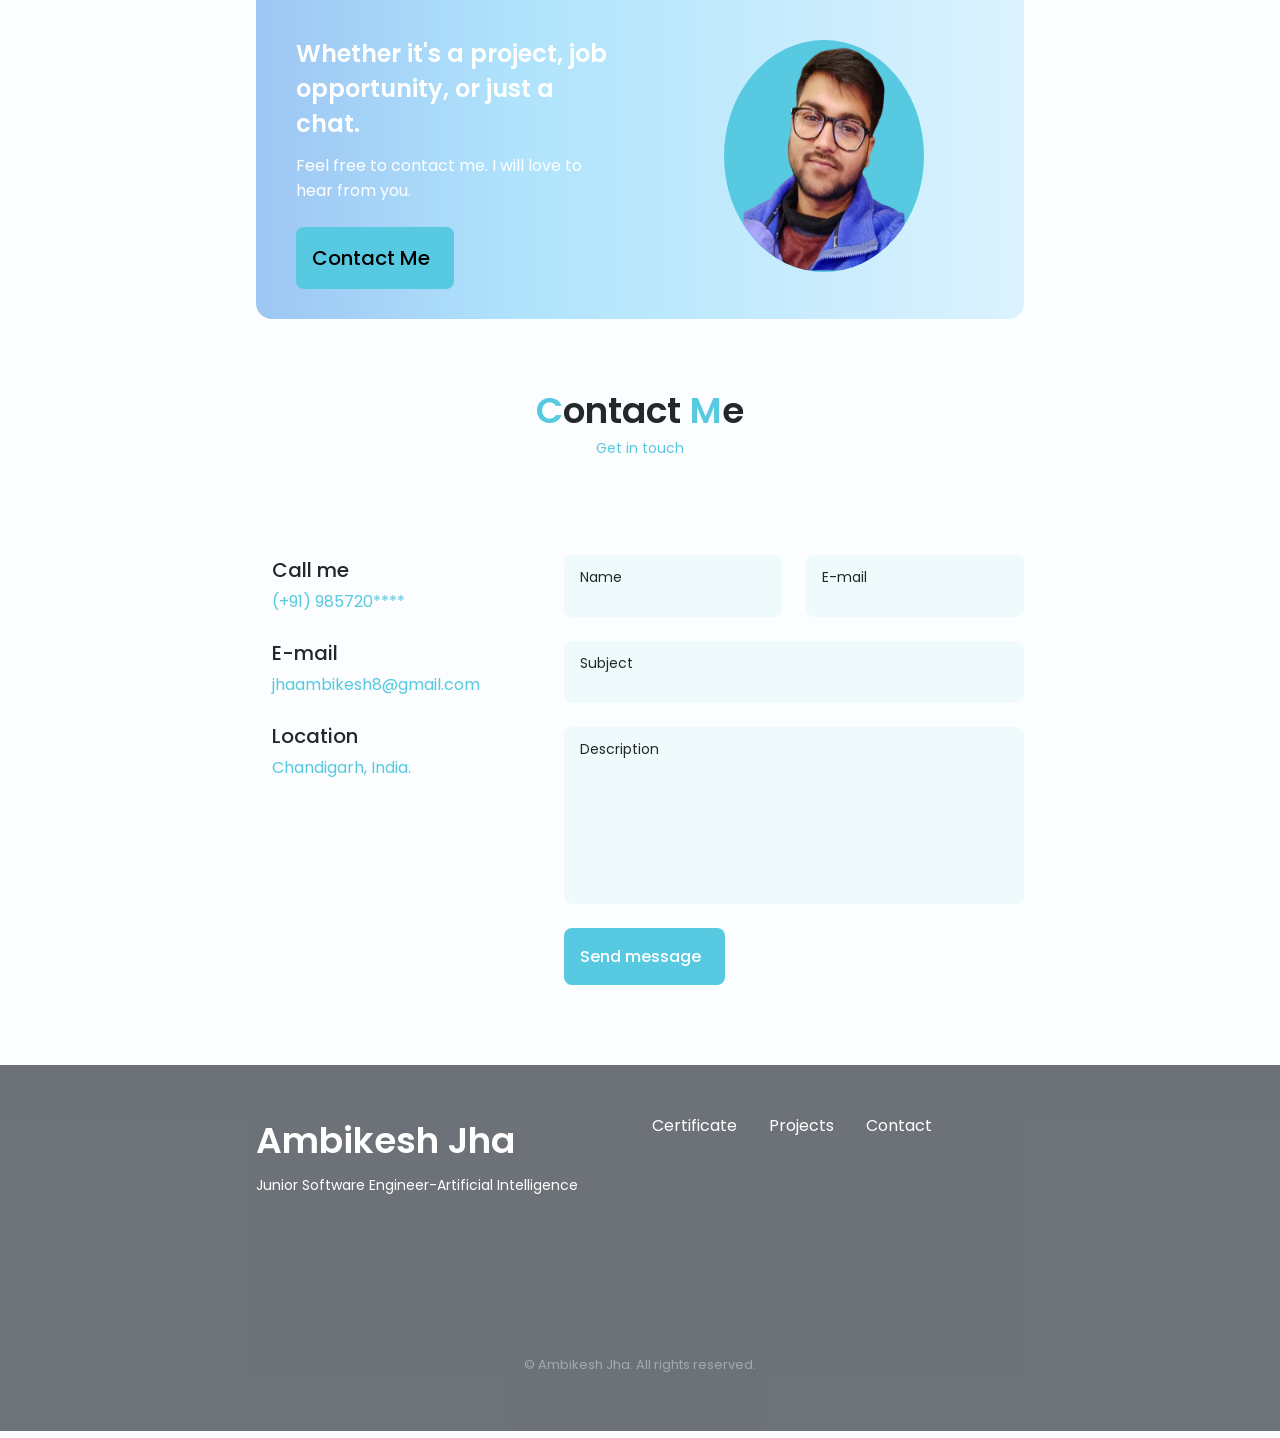
==== commit bdc86405: "Updated layout, styles, and modularized JS sections" ====
--- a/index.html
+++ b/index.html
@@ -1,920 +1,59 @@
 <!DOCTYPE html>
-    <html lang="en">
-    <head>
-        <meta charset="UTF-8">
-        <meta name="viewport" content="width=device-width, initial-scale=1.0">
+<html lang="en">
+<head>
+    <meta charset="UTF-8">
+    <meta name="viewport" content="width=device-width, initial-scale=1.0">
 
-        <!--==================== UNICONS ====================-->
-        <link rel="stylesheet" href="https://unicons.iconscout.com/release/v4.0.0/css/line.css">
-        <link rel="stylesheet" href="./packages/css/swiper-bundle.min.css">
-        <link rel="stylesheet" href="./packages/css/styles.css">
+    <!--==================== UNICONS ====================-->
+    <link rel="stylesheet" href="https://unicons.iconscout.com/release/v4.0.0/css/line.css">
+    <link rel="stylesheet" href="./packages/css/swiper-bundle.min.css">
+    <link rel="stylesheet" href="./packages/css/styles.css">
+    <link rel="stylesheet" href="https://cdnjs.cloudflare.com/ajax/libs/font-awesome/6.0.0-beta3/css/all.min.css">
 
-        <link rel="stylesheet" href="https://cdnjs.cloudflare.com/ajax/libs/font-awesome/6.0.0-beta3/css/all.min.css">
-
-
-
-        <title>Ambikesh</title>
-    </head>
+    <title>Ambikesh</title>
+</head>
 
 <body>
     <!--==================== HEADER ====================-->
-    <header class="header" id="header">
-        <nav class="nav container">
-            <a href="#" class="nav__logo"><span>A</span>mbikesh Jha</a>
-            <div class="nav__menu" id="nav-menu">
-                <ul class="nav__list grid">
-                    <li class="nav__item">
-                        <a href="#home" class="nav__link">
-                            <i class="uil uil-estate nav__icon"></i>Home
-                        </a>
-                    </li>
-                    <li class="nav__item">
-                        <a href="#about" class="nav__link">
-                            <i class="uil uil-user nav__icon"></i>About
-                        </a>
-                    </li>
-                    <li class="nav__item">
-                        <a href="#skills" class="nav__link">
-                            <i class="uil uil-file-alt nav__icon"></i>Skills
-                        </a>
-                    </li>
-                      <li class="nav__item">
-                        <a href="#services" class="nav__link">
-                            <i class="uil uil-briefcase-alt nav__icon"></i>Certificates
-                        </a>
-                    </li>
-                    <li class="nav__item">
-                        <a href="#portfolio" class="nav__link">
-                            <i class="uil uil-scenery nav__icon"></i>Projects                               
-                        </a>
-                    </li>
-                    <li class="nav__item">
-                        <a href="#contact" class="nav__link">
-                            <i class="uil uil-message nav__icon"></i>Contact                               
-                        </a>
-                    </li>
-                </ul>
-                <i class="uil uil-times nav__close" id="nav-close"></i>
-            </div>
-            <div class="nav__btns">
-                <!-- Theme change button -->
-
-                <i class="uil uil-moon change-theme" id="theme-button"></i>
-
-                <div class="nav__toggle" id="nav-toggle">
-                    <i class="uil uil-apps"></i>
-                </div>
-            </div>
-        </nav>
-    </header>
+    <div id="header-placeholder"></div>
 
     <!--==================== MAIN ====================-->
     <main class="main">
         <!--==================== HOME ====================-->
-        <section class="home section" id="home">
-            <div class="home__container container grid">
-                <div class="home__content grid">
-                    <div class="home__social">
-                        <a href="https://www.linkedin.com/in/ambikesh-jha/" target="_blank" class="home__social-icon">
-                            <i class="uil uil-linkedin-alt"></i>
-                        </a>
-                        <a href="https://x.com/Ambikesh_jha_" target="_blank" class="home__social-icon">
-                            <i class="uil uil-twitter-alt"></i>
-                        </a>
-                        <a href="https://github.com/ambikesh-jha" target="_blank" class="home__social-icon">
-                            <i class="uil uil-github-alt"></i>
-                        </a>
-                    </div>
-
-                    <div class="home__img">
-                        <svg class="home__blob" viewBox="0 0 200 187" xmlns="http://www.w3.org/2000/svg" xmlns:xlink="http://www.w3.org/1999/xlink">
-                            <mask id="mask0" mask-type="alpha">
-                                <path d="M190.312 36.4879C206.582 62.1187 201.309 102.826 182.328 
-                                134.186C163.346 165.547 130.807 187.559 100.226 186.353C69.6454 185.297 
-                                41.0228 161.023 21.7403 129.362C2.45775 97.8511 -7.48481 59.1033 6.67581 
-                                34.5279C20.9871 10.1032 59.7028 -0.149132 97.9666 0.00163737C136.23 
-                                0.303176 174.193 10.857 190.312 36.4879Z"/>
-                            </mask>
-                            <g mask="url(#mask0)">
-                                <path d="M190.312 36.4879C206.582 62.1187 201.309 102.826 182.328 
-                                134.186C163.346 165.547 130.807 187.559 100.226 186.353C69.6454 185.297 
-                                41.0228 161.023 21.7403 129.362C2.45775 97.8511 -7.48481 59.1033 6.67581 
-                                34.5279C20.9871 10.1032 59.7028 -0.149132 97.9666 0.00163737C136.23 
-                                0.303176 174.193 10.857 190.312 36.4879Z"/>
-                                <image class="home__blob-img" x="" y="-10" xlink:href="packages/images/My_image.png"/>
-                            </g>
-                        </svg>
-                        
-                    </div>
-
-                    <div class="home__data">
-                        <h1 class="home__title">Hi, I'am <span>Ambikesh</span></h1>
-                        <h3 class="home__subtitle">Junior Software Engineer-Artificial Intelligence</h3>
-                        <p class="home__description">specialized in Machine Learning and Artificial Intelligence, backend development, and scalable solutions with expertise in Python, Flask, MongoDB, SQL, and NLP. enthusiastic about developing intelligent systems and contributing to innovative projects.</p>
-                        <a href="#contact" class="button button--flex home__button">
-                            Contact Me<i class="uil uil-message button__icon"></i>
-                        </a>
-                    </div>
-                </div>
-
-                <div class="home__scroll">
-                    <a href="#about" class="home__scroll-button button--flex">
-                        <i class="uil uil-mouse-alt home__scroll-mouse"></i>
-                        <span class="home__scroll-name">Scroll Down</span>
-                        <i class="uil uil-arrow-down home__scroll-arrow"></i>
-                    </a>
-                </div>
-            </div>
-        </section>
+        <div id="home-placeholder" class="home section" data-section="home"></div>
+        
         <!--==================== ABOUT ====================-->
-        <section class="about section" id="about">
-            <h2 class="section__title"><span>A</span>bout <span>M</span>e</h2>
-            <span class="section__subtitle">My Introduction</span>
-
-            <div class="about__container container grid">
-                <img src="packages/images/Ambikesh_img.jpg" alt="" class="about__img">
-                <div class="about__data">
-                    <p class="about__description">
-                        I am a Junior Software Engineer specializing in AI and ML, with expertise in Python, machine learning, deep learning, and Natural Language Processing (NLP). Proficient in backend development using Flask and adept at database management with MongoDB and SQL, I am passionate about designing scalable AI solutions and continuously advancing my technical expertise. 
-                       <br><br>
-                        I am enthusiastic about collaborating on innovative projects that deliver meaningful impact. Feel free to contact me.
-                    </p>
-
-                    <div class="about__info">
-                        <div>
-                            <span class="about__info-title">05+</span>
-                            <span class="about__info-name">Months <br> experience</span>
-                        </div>
-                        <div>
-                            <span class="about__info-title">10+</span>
-                            <span class="about__info-name">Completed <br> certifications</span>
-                        </div>
-                        <div>
-                            <span class="about__info-title">01</span>
-                            <span class="about__info-name">College Topper<br>badge(20+ others)</span>
-                        </div>
-                    </div>
-
-                    <div class="about__buttons">
-                        <a download="" href="packages/images/Ambikesh Jha.pdf" class="button button--flex">
-                            Download CV<i class="uil uil-download-alt button__icon"></i>
-                        </a>
-                    </div>
-                </div>
-            </div>
-        </section>
+        <div id="about-placeholder" class="about section" data-section="about"></div>
+        
         <!--==================== QUALIFICATION ====================-->
-        <section class="qualification__section">
-            <h2 class="section__title"><span>Q</span>ualification</h2>
-            <span class="section__subtitle">My personal journey</span>
+        <div id="qualification-placeholder" class="qualification__section"></div>
         
-            <div class="qualification__container container">
-                <div class="qualification__tabs">
-                    <div class="qualification__button button--flex qualification__active" data-target='#education'>
-                        <i class="uil uil-graduation-cap qualification__icon"></i>
-                        Education
-                    </div>
+        <!--==================== SKILLS ====================-->
+        <div id="skills-placeholder" class="skills section" data-section="skills"></div>
         
-                    <div class="qualification__button button--flex" data-target="#work">
-                        <i class="uil uil-briefcase-alt qualification__icon"></i>
-                        Experience
-                    </div>
-                </div>
-                <div class="qualification__sections">
-                    <!--==================== QUALIFICATION CONTENT 1 (Education)====================-->
-                    <div class="qualification__content qualification__active" data-content id="education">
-                        <!--==================== Education 1 ====================--> 
-                        <div class="qualification__data">
-                            <div>
-                                <h3 class="qualification__title">Bachelor of Technology</h3>
-                                <span class="qualification__subtitle">JUIT , Solan</span>
-                                <div class="qualification__calendar">
-                                <i class="uil uil-calendar-alt"></i>
-                                2020 - 2024
-                                </div>
-                                <span class="button button--flex button--small button--link services__button">
-                                    View more
-                                    <i class="uil uil-arrow-right button__icon"></i>
-                                </span>
-                    
-                                <div class="services__modal">
-                                    <div class="services__modal-content">
-                                        <h4 class="services__modal-title">B. Tech<br></h4>
-                                        <i class="uil uil-times services__modal-close"></i>
-                    
-                                        <ul class="services__modal-services grid">
-                                            <li class="services__modal-service">
-                                                <i class="uil uil-check-circle services__modal-icon"></i>
-                                                <p>CGPA 7.8</p>
-                                            </li>
-                    
-                                            <li class="services__modal-service">
-                                                <i class="uil uil-check-circle services__modal-icon"></i>
-                                                <p>Major in "Computer Science and Engineering"</p>
-                                            </li>
-                    
-                                            <li class="services__modal-service">
-                                                <i class="uil uil-check-circle services__modal-icon"></i>
-                                                <p>Minor in "Electronics and Communication Engineering"</p>
-                                            </li>
-                    
-                                            <li class="services__modal-service">
-                                                <i class="uil uil-check-circle services__modal-icon"></i>
-                                                <p>Proficiency in "Data Science"</p>
-                                            </li>
-                                        </ul>
-                                    </div>
-                                </div>
-                            </div>
-                    
-                            <div>
-                                <span class="qualification__rounder"></span>
-                                <span class="qualification__line"></span>
-                            </div>
-                        </div>
-                        <!--==================== Education 2 ====================--> 
-                        <div class="qualification__data">   
-                            <div></div>
-                            <div>
-                            <span class="qualification__rounder"></span>
-                            <span class="qualification__line"></span>
-                            </div>
-                    
-                            <div>
-                                <h3 class="qualification__title">Senior Secondary </h3>
-                                <span class="qualification__subtitle">DAV , Solan <i>(ISC)</i></span>
-                                <div class="qualification__calendar">
-                                <i class="uil uil-calendar-alt"></i>
-                                2019 - 2020
-                                </div>
-                    
-                                <span class="button button--flex button--small button--link services__button">
-                                    View more
-                                    <i class="uil uil-arrow-right button__icon"></i>
-                                </span>
-                    
-                                <div class="services__modal">
-                                    <div class="services__modal-content">
-                                        <h4 class="services__modal-title">Senior Secondary Education (XII)<br></h4>
-                                        <i class="uil uil-times services__modal-close"></i>
-                    
-                                        <ul class="services__modal-services grid">
-                                            <li class="services__modal-service">
-                                                <i class="uil uil-check-circle services__modal-icon"></i>
-                                                <p>Scored 84.6 % </p>
-                                            </li>
-                    
-                                            <li class="services__modal-service">
-                                                <i class="uil uil-check-circle services__modal-icon"></i>
-                                                <p>Winner of the prestigious "Uday Mittal Award" for Student of the Year.</p>
-                                            </li>
-                                            <li class="services__modal-service">
-                                                <i class="uil uil-check-circle services__modal-icon"></i>
-                                                <p>Participated "National Children's Science Congress (NCSC)"</p>
-                                            </li>
-                                        </ul>
-                                    </div>
-                                </div>
-                            </div>
-                        </div> 
-                        <!--==================== Education 3 ====================--> 
-                        <div class="qualification__data">
-                            <div>
-                                <h3 class="qualification__title">Matriculation </h3>
-                                <span class="qualification__subtitle">DAV , Solan <i>(ICSE)</i></span>
-                                <div class="qualification__calendar">
-                                    <i class="uil uil-calendar-alt"></i>
-                                    2017 - 2018
-                                </div>
-                                <span class="button button--flex button--small button--link services__button">
-                                    View more
-                                    <i class="uil uil-arrow-right button__icon"></i>
-                                </span>
-                    
-                                <div class="services__modal">
-                                    <div class="services__modal-content">
-                                        <h4 class="services__modal-title">Secondary Education (X)<br></h4>
-                                        <i class="uil uil-times services__modal-close"></i>
-                    
-                                        <ul class="services__modal-services grid">
-                                            <li class="services__modal-service">
-                                                <i class="uil uil-check-circle services__modal-icon"></i>
-                                                <p>Scored 83.3 % </p>
-                                            </li>
-                    
-                                            <li class="services__modal-service">
-                                                <i class="uil uil-check-circle services__modal-icon"></i>
-                                                <p>Participated in "All India Interschool Debate Compitetion"</p>
-                                            </li>
-                    
-                                            <li class="services__modal-service">
-                                                <i class="uil uil-check-circle services__modal-icon"></i>
-                                                <p>Participated "National Children's Science Congress (NCSC)"</p>
-                                            </li>
-                                        </ul>
-                                    </div>
-                                </div>
-                            </div>
-                    
-                            <div>
-                                <span class="qualification__rounder"></span>
-                            </div>
-                        </div>  
-                    </div>
-                    <!--==================== QUALIFICATION CONTENT 2 ====================-->
-                    <div class="qualification__content" data-content id="work">
-                        <!--==================== QUALIFICATION 1 ====================--> 
-                        <div class="qualification__data">
-                            <div>
-                                <h3 class="qualification__title">Trainee - IIRS, ISRO.</h3>
-                                <span class="qualification__subtitle"> Dehradun, Uttarakhand</span>
-                                <div class="qualification__calendar">
-                                <i class="uil uil-calendar-alt"></i>
-                                jun 2023
-                                </div>
-                            
-                                <span class="button button--flex button--small button--link services__button">
-                                    View more
-                                    <i class="uil uil-arrow-right button__icon"></i>
-                                </span>
-                            
-                                <div class="services__modal">
-                                    <div class="services__modal-content">
-                                        <h4 class="services__modal-title">Trainee - IIRS, ISRO<br></h4>
-                                        <i class="uil uil-times services__modal-close"></i>
-                            
-                                        <ul class="services__modal-services grid">
-                                            <li class="services__modal-service">
-                                                <i class="uil uil-check-circle services__modal-icon"></i>
-                                                <p>Application of Machine Learning in Urban Studies</p>
-                                            </li>
-                            
-                                            <li class="services__modal-service">
-                                                <i class="uil uil-check-circle services__modal-icon"></i>
-                                                <p>Explored AI for urban feature extraction.</p>
-                                            </li>
-                            
-                                            <li class="services__modal-service">
-                                                <i class="uil uil-check-circle services__modal-icon"></i>
-                                                <p>Analyzed thermal profiles in urban areas.</p>
-                                            </li>
-                            
-                                            <li class="services__modal-service">
-                                                <i class="uil uil-check-circle services__modal-icon"></i>
-                                                <p>Studied urban floods with AI and earth observation.</p>
-                                            </li>
-                                            <li class="services__modal-service">
-                                                <i class="uil uil-check-circle services__modal-icon"></i>
-                                                <p>Applied AI techniques to urban analysis.</p>
-                                            </li>
-                                        </ul>
-                                    </div>
-                                </div>
-                            </div>
-                        <div>
-            <span class="qualification__rounder"></span>
-            <span class="qualification__line"></span>
-        </div>
-                        </div>
-                        
-                        <!--==================== QUALIFICATION 2 ====================--> 
-                        <div class="qualification__data">
-                            <div></div>
-                            <div>
-                            <span class="qualification__rounder"></span>
-                            <span class="qualification__line"></span>
-                            </div>
-                        
-                            <div>
-                                <h3 class="qualification__title">Frontend Intern - Azure Skynet Pvt. Ltd.</h3>
-                                <span class="qualification__subtitle">Gurugram, Haryana</span>
-                                <div class="qualification__calendar">
-                                <i class="uil uil-calendar-alt"></i>
-                                Apr - May 2023
-                                </div>
-                                <span class="button button--flex button--small button--link services__button">
-                                View more
-                                <i class="uil uil-arrow-right button__icon"></i>
-                            </span>
-                        
-                            <div class="services__modal">
-                                <div class="services__modal-content">
-                                    <h4 class="services__modal-title">Intern - Azure Skynet Pvt. Ltd.<br></h4>
-                                    <i class="uil uil-times services__modal-close"></i>
-                        
-                                    <ul class="services__modal-services grid">
-                                        <li class="services__modal-service">
-                                            <i class="uil uil-check-circle services__modal-icon"></i>
-                                            <p>Mastered HTML and CSS for web development</p>
-                                        </li>
-                        
-                                        <li class="services__modal-service">
-                                            <i class="uil uil-check-circle services__modal-icon"></i>
-                                            <p>Implemented responsive web design using media queries..</p>
-                                        </li>
-                        
-                                        <li class="services__modal-service">
-                                            <i class="uil uil-check-circle services__modal-icon"></i>
-                                            <p>Gained proficiency in version control with GitHub.</p>
-                                        </li>
-                        
-                                        <li class="services__modal-service">
-                                            <i class="uil uil-check-circle services__modal-icon"></i>
-                                            <p>Developed a multi-page website with responsive features.</p>
-                                        </li>
-                                    </ul>
-                                </div>
-                            </div>
-                            </div>
-                        </div> 
-                
-                        <!--==================== QUALIFICATION 3 ====================--> 
-                        <div class="qualification__data">
-                            <div>
-                                <h3 class="qualification__title">Junior Software Engineer-AI </h3>
-                                <span class="qualification__subtitle">Netsmartz</span>
-
-                                <div class="qualification__calendar">
-                                    <i class="uil uil-calendar-alt"></i>
-                                    Jul 2024 - Present
-                                </div>
-                                <span class="button button--flex button--small button--link services__button">
-                                    View more
-                                    <i class="uil uil-arrow-right button__icon"></i>
-                                </span>
-                    
-                                <div class="services__modal">
-                                    <div class="services__modal-content">
-                                        <h4 class="services__modal-title">Netsmartz<br></h4>
-                                        <i class="uil uil-times services__modal-close"></i>
-                    
-                                        <ul class="services__modal-services grid">
-                                            <li class="services__modal-service">
-                                                <i class="uil uil-check-circle services__modal-icon"></i>
-                                                <p>Junior Software Engineer</p>
-                                            </li>
-                                            <li class="services__modal-service">
-                                                <i class="uil uil-check-circle services__modal-icon"></i>
-                                                <p>Specialized in AI/ML, NLP, and Generative AI</p>
-                                            </li>
-                                            <li class="services__modal-service">
-                                                <i class="uil uil-check-circle services__modal-icon"></i>
-                                                <p>Built AI/ML models, including NLP solutions.</p>
-                                            </li>
-                                            <li class="services__modal-service">
-                                                <i class="uil uil-check-circle services__modal-icon"></i>
-                                                <p>Developed APIs with Flask; managed MongoDB/SQL databases.</p>
-                                            </li>
-                                        </ul>
-                                    </div>
-                                </div>
-                            </div>
-                            <div>
-                                <span class="qualification__rounder"></span>
-                            </div>
-                        </div>  
-                    </div> 
-                </div>
-            </div>
-        </section>    
-        <!--==================== SKILLS ====================-->
-        <section class="skills section" id="skills">
-            <h2 class="section__title"><span>S</span>kills</h2>
-            <span class="section__subtitle">My technical level</span>
-            <div class="skillsContainer">
-                <div class="scroll-content">
-                    <div class="skill">
-                        <img src="https://img.icons8.com/color/48/000000/c-programming.png" alt="C">
-                        <div>C</div>
-                    </div>
-                    <div class="skill">
-                        <img src="https://img.icons8.com/color/48/000000/c-plus-plus-logo.png" alt="C++">
-                        <div>C++</div>
-                    </div>
-                    <div class="skill">
-                        <img src="https://img.icons8.com/color/48/000000/html-5.png" alt="HTML">
-                        <div>HTML</div>
-                    </div>
-                    <div class="skill">
-                        <img src="https://img.icons8.com/color/48/000000/css3.png" alt="CSS">
-                        <div>CSS</div>
-                    </div>
-                    <div class="skill">
-                        <img src="https://img.icons8.com/color/48/000000/javascript.png" alt="JavaScript">
-                        <div>JavaScript</div>
-                    </div>
-                    <div class="skill">
-                        <img src="https://img.icons8.com/color/48/000000/bootstrap.png" alt="Bootstrap">
-                        <div>Bootstrap</div>
-                    </div>
-                    <div class="skill">
-                        <img src="https://img.icons8.com/color/48/000000/mysql-logo.png" alt="MySQL">
-                        <div>MySQL</div>
-                    </div>
-                    <div class="skill">
-                        <img src="https://img.icons8.com/color/48/000000/git.png" alt="Git">
-                        <div>Git</div>
-                    </div>
-                    <div class="skill">
-                        <img src="https://img.icons8.com/ios-glyphs/48/000000/github.png" alt="GitHub">
-                        <div>GitHub</div>
-                    </div>
-                    <div class="skill">
-                        <img src="https://img.icons8.com/color/48/000000/visual-studio-code-2019.png" alt="Visual Studio">
-                        <div>Visual Studio</div>
-                    </div>
-                    <!-- New Skills -->
-                    <div class="skill">
-                        <img src="https://img.icons8.com/color/48/000000/python.png" alt="Python">
-                        <div>Python</div>
-                    </div>
-                    <div class="skill">
-                        <img src="https://img.icons8.com/color/48/000000/mongodb.png" alt="MongoDB">
-                        <div>MongoDB</div>
-                    </div>
-                    <div class="skill">
-                        <img src="https://img.icons8.com/color/48/000000/flask.png" alt="Flask">
-                        <div>Flask</div>
-                    </div>
-                </div>
-            </div>
-        </section>
-
         <!--==================== CERTIFICATES ====================-->
-        <section class="services section" id="services">
-            <h2 class="section__title"><span>C</span>ertificate</h2>
-            <span class="section__subtitle">My validated Skillset</span>
-                <section id="certificate">
-                    <div class="certificate_container">
-                
-                        <!-- Filterable Certificate -->
-                        <ul class="certificate_tabs">
-                            <!-- <li  data-filter="all">All</li> -->
-                            <li class="active" data-filter="Web_Dev">Web Dev</li>
-                            <li data-filter="Data_Sci">AI/ML</li>
-                            <li data-filter="tools">Tools</li>
-                            <li data-filter="Course_work">Course Work</li>
-
-                        </ul>
-                
-                        <div class="certificate_wrapper">
-
-                            <div class="certificate_item Web_Dev">
-                                <img src="packages/images/HTML Certificate.jpg"
-                                    alt="img">
-                            </div>
-                            <div class="certificate_item Web_Dev">
-                                <img src="packages/images/CSS Certificate.jpeg"
-                                    alt="img">
-                            </div>
-                            <div class="certificate_item Web_Dev">
-                                <img src="packages/images/Angular.jpg"
-                                    alt="img">
-                            </div>
-
-                            <div class="certificate_item Data_Sci">
-                                <img src="packages/images/Data Science.jpg"
-                                    alt="img">
-                            </div>
-                            <div class="certificate_item Data_Sci">
-                                <img src="packages/images/Machine Learning.jpg"
-                                    alt="img">
-                            </div>
-                            <div class="certificate_item Data_Sci">
-                                <img src="packages/images/Data Visualization.jpg"
-                                    alt="img">
-                            </div>
-                            <div class="certificate_item Data_Sci">
-                                <img src="packages/images/EDA.jpg"
-                                    alt="img">
-                            </div>
-                            <div class="certificate_item Data_Sci">
-                                <img src="packages/images/Statistical Inference.jpg"
-                                    alt="img">
-                            </div>
-                            <div class="certificate_item Data_Sci">
-                                <img src="packages/images/Probability and Statistics.jpg"
-                                    alt="img">
-                            </div>
-                            
-                            <div class="certificate_item tools">
-                                <img src="packages/images/Git Certificate.jpg"
-                                    alt="img">
-                            </div>
-                            <div class="certificate_item tools">
-                                <img src="packages/images/SQL Certificate.jpg"
-                                    alt="img">
-                            </div>
-
-
-                            <div class="certificate_item Course_work">
-                                <img src="packages/images/Cpp Certificate.jpg"
-                                    alt="img">
-                            </div>
-                            <div class="certificate_item Course_work">
-                                <img src="packages/images/DSA.jpg"
-                                    alt="img">
-                            </div>
-                            <div class="certificate_item Course_work">
-                                <img src="packages/images/OOPs Certificate.jpg"
-                                    alt="img">
-                            </div>
-                            <div class="certificate_item Course_work">
-                                <img src="packages/images/DBMS Certificate.jpg"
-                                    alt="img">
-                            </div>
-
-                        </div>
-                
-                        <!-- Lightbox -->
-                        <div class="lightbox">
-                            <div class="lightbox_wrapper">
-                                <div class="lightbox_content">
-                                    <img src="" class="lightbox_img" alt="lightbox-img">
-                                </div>
-                            </div>
-                            <div class="lightbox_close">
-                                <span></span>
-                                <span></span>
-                            </div>
-                        </div>
-                    </div>
-                </section>
-        </section>
-  <!--==================== PROJECT ====================-->
-  <section class="portfolio section" id="portfolio">
-
-    <h2 class="section__title"><span>P</span>roject</h2>
-    <span class="section__subtitle">Most recent works</span>
-
-    <div class="portfolio__container container swiper-container">
-        <div class="swiper-wrapper">
-<!--==================== PROJECT 1 ====================-->
-
-    <div class="portfolio__content grid swiper-slide">
-        <img src="./packages/images/Portfolio.jpg" alt="" class="portfolio__img">
-
-        <div class="portfolio_">
-            <h3 class="portfolio__title">My Portfolio</h3>
-            <p class="portfolio__description">A sleek showcase of web development prowess. Crafted with HTML, CSS, and JavaScript, this portfolio responsive and adapts flawlessly across devices.with ui components and animated interactions.</p>
-            <a href="#" class="button button--flex button--small portfolio__button">
-                View
-                <i class="uil uil-arrow-right button__icon"></i>
-            </a>
-            <a href="https://github.com/ambikesh-jha" target="_blank" class="button button--flex button--small portfolio__button">
-                <i class="uil uil-github-alt"></i>
-            </a>
-        </div>
-    </div>
-
-    <!--==================== PROJECT 2 ====================-->
-
-    <div class="portfolio__content grid swiper-slide">
-        <img src="./packages/images/BnkingSystem.png" alt="" class="portfolio__img">
-
-        <div class="portfolio_">
-            <h3 class="portfolio__title">Banking System</h3>
-            <p class="portfolio__description">This C++ project implements a basic banking system utilizing OOPs principles. It enables users to perform essential banking operations, including creating accounts, viewing account details, updating information, searching for accounts, conducting transactions, and removing accounts.</p>
-            <a href="https://www.linkedin.com/feed/update/urn:li:activity:7153033029794283521/?originTrackingId=opqNf1h6RfysV99TwZ020w%3D%3D" class="button button--flex button--small portfolio__button">
-                View
-                <i class="uil uil-arrow-right button__icon"></i>
-            </a>
-            <a href="https://github.com/ambikesh-jha/Banking-system" target="_blank" class="button button--flex button--small portfolio__button">
-                <i class="uil uil-github-alt"></i>
-            </a>
-        </div>
-    </div>
-
-    <!--==================== PROJECT 3 ====================-->
-
-    <div class="portfolio__content grid swiper-slide">
-        <img src="./packages/images/SubscriptionPricing.png" alt="" class="portfolio__img">
-
-        <div class="portfolio_">
-            <h3 class="portfolio__title">Subscription Price Calculator</h3>
-            <p class="portfolio__description">The web app, built with HTML/CSS and JavaScript, allows CSV file uploads, parses and dynamically displays data with pagination, calculates subscription prices based on user inputs, and offers search functionality, providing a seamless, real-time, and responsive user experience.
-            </p>
-            <a href="https://ambikesh-jha.github.io/Subscription-Pricing-Calculator/" class="button button--flex button--small portfolio__button">
-                Try Demo
-                <i class="uil uil-arrow-right button__icon"></i>
-            </a>
-            <a href="https://github.com/ambikesh-jha/Subscription-Pricing-Calculator?tab=readme-ov-file" target="_blank" class="button button--flex button--small portfolio__button">
-                <i class="uil uil-github-alt"></i>
-            </a>
-        </div>
-    </div>
-
-    <!--==================== PROJECT 4 ====================-->
-
-    <div class="portfolio__content grid swiper-slide">
-        <img src="./packages/images/StudentManagement.png" alt="" class="portfolio__img">
-
-        <div class="portfolio_">
-            <h3 class="portfolio__title">Student Management System</h3>
-            <p class="portfolio__description">It is a console-based C++ program that facilitates managing student records. It allows users to create, search, display, delete, and update student information, utilizing object-oriented programming concepts.
-            </p>
-            <a href="https://www.linkedin.com/feed/update/urn:li:activity:7180992243523051521/" class="button button--flex button--small portfolio__button">
-                View
-                <i class="uil uil-arrow-right button__icon"></i>
-            </a>
-            <a href="https://github.com/ambikesh-jha/Students-record-management" target="_blank" class="button button--flex button--small portfolio__button">
-                <i class="uil uil-github-alt"></i>
-            </a>
-        </div>
-    </div>
-
-    <!--==================== PROJECT 5 ====================-->
-
-    <div class="portfolio__content grid swiper-slide">
-        <img src="./packages/images/CropRecommendation.png" alt="" class="portfolio__img">
-
-        <div class="portfolio_">
-            <h3 class="portfolio__title">Crop Recommendation</h3>
-            <p class="portfolio__description">machine learning (ML) project uses algorithms like Decision Trees, Naive Bayes, SVM, and Logistic Regression. It gathers and preprocesses data on soil and environmental conditions, trains and evaluates models, and recommends suitable crops based on input conditions.
-            </p>
-            <a href="https://github.com/ambikesh-jha/HarvestWise-Predictor" target="_blank" class="button button--flex button--small portfolio__button">
-                <i class="uil uil-github-alt"></i>
-            </a>
-        </div>
-    </div>
-    <!--==================== PROJECT 6 ====================-->
-
-    <div class="portfolio__content grid swiper-slide">
-        <img src="./packages/images/StonePaperScissors.png" alt="" class="portfolio__img">
-
-        <div class="portfolio_">
-            <h3 class="portfolio__title">Stone Paper Scissors</h3>
-            <p class="portfolio__description">This project is a sleek implementation of the classic "Stone, Paper, Scissors" game, crafted with HTML, CSS, and JavaScript. Players face off against the computer. The game dynamically determines the winner based on the traditional rules.</p>
-            <a href="https://ambikesh-jha.github.io/Stone-paper-scissors/" class="button button--flex button--small portfolio__button">
-                Play
-                <i class="uil uil-arrow-right button__icon"></i>
-            </a>
-            <a href="https://github.com/ambikesh-jha/Stone-paper-scissors" target="_blank" class="button button--flex button--small portfolio__button">
-                <i class="uil uil-github-alt"></i>
-            </a>
-        </div>
-    </div>
-
-        </div>
-
-    <!-- add arrows-->
-    <div class="swiper-button-next">
-        <i class="uil uil-angle-right-b swiper-portfolio-icon"></i>
-    </div>
-
-    <div class="swiper-button-prev">
-        <i class="uil uil-angle-left-b swiper-portfolio-icon"></i>
-    </div>
-
-    <!-- Add Pagination -->
-    <div class="swiper-pagination"></div>
-    
-
-</div>
-
-</section>
-
+        <div id="services-placeholder" class="services section" data-section="services"></div>
+        
+        <!--==================== PROJECTS ====================-->
+        <div id="portfolio-placeholder" class="portfolio section" data-section="portfolio"></div>
+        
         <!--==================== CONNECT WITH ME ====================-->
-        <section class="project section">
-
-            <div class="project__bg">
-                <div class="project__container container grid">
-                    <div class="project__data">
-                        <h2 class="project__title">Whether it's a project, job opportunity, or just a chat. </h2>
-                        <p class="project__description">Feel free to contact me. I will love to hear from you.</p>
-                        <a href="#contact" class="button button--flex home__button" style="color: black;">
-                            Contact Me<i class="uil uil-message button__icon" ></i>
-                        </a>
-                    </div>
-                    <div class="project__img">
-                        <img src="packages/images/Contact_Me.png" alt="Project Image">
-                    </div>
-                </div>
-            </div>
-            
-        </section>
-
+        <div id="project-placeholder" class="project section"></div>
+        
         <!--==================== CONTACT ME ====================-->
-        <section class="contact section" id="contact">
-            <h2 class="section__title"><span>C</span>ontact <span>M</span>e</h2>
-            <span class="section__subtitle">Get in touch</span>
-
-            <div class="contact__container container grid">
-                <div>
-                    <div class="contact__information">
-                        <i class="uil uil-phone-alt contact__icon"></i>
-
-                        <div>
-                            <h3 class="contact__title">Call me</h3>
-                            <span class="contatc__subtitle">(+91) 985720****</span>
-                        </div>
-                    </div>
-
-                    <div class="contact__information">
-                        <i class="uil uil-envelope contact__icon"></i>
-
-                        <div>
-                            <h3 class="contact__title">E-mail</h3>
-                            <span class="contatc__subtitle">jhaambikesh8@gmail.com</span>
-                        </div>
-                    </div>
-
-                    <div class="contact__information">
-                        <i class="uil uil-map-marker contact__icon"></i>
-
-                        <div>
-                            <h3 class="contact__title">Location</h3>
-                            <span class="contatc__subtitle">Chandigarh, India.</span>
-                        </div>
-                    </div>
-                </div>
-
-                <form action="" class="contact__form grid">
-                    <div class="contact__inputs grid">
-                        <div class="contact__content">
-                            <label for="" class="contact__label">Name</label>
-                            <input type="text" class="contact__input">
-                        </div>
-
-                        <div class="contact__content">
-                            <label for="" class="contact__label">E-mail</label>
-                            <input type="email" class="contact__input">
-                        </div>
-                    </div>
-
-                    <div class="contact__content">
-                        <label for="" class="contact__label">Subject</label>
-                        <input type="text" class="contact__input">
-                    </div>
-
-                    <div class="contact__content">
-                        <label for="" class="contact__label">Description</label>
-                        <textarea name="" id="" cols="0" rows="7" class="contact__input"></textarea>
-                    </div>
-
-                    <div>
-                        <a href="#" class="button button--flex">
-                            Send message
-                            <i class="uil uil-message button__icon"></i>
-                        </a>
-                    </div>
-                </form>
-            </div>
-
-        </section>
+        <div id="contact-placeholder" class="contact section" data-section="contact"></div>
     </main>
 
     <!--==================== FOOTER ====================-->
-    <footer class="footer">
-
-        <div class="footer__bg">
-            <div class="footer__container container grid">
-                <div>
-                    <h1 class="footer__title">Ambikesh Jha</h1>
-                    <span class="footer__subtitle">Junior Software Engineer-Artificial Intelligence</span>
-                </div>
-
-                <ul class="footer__links">
-                    <li>
-                        <a href="#services" class="footer__link">Certificate</a>
-                    </li>
-                    <li>
-                        <a href="#portfolio" class="footer__link">Projects</a>
-                    </li>
-                    <li>
-                        <a href="#contact" class="footer__link">Contact</a>
-                    </li>
-                </ul>
-
-                <div class="footer__socials">
-                    <a href="https://www.linkedin.com/in/ambikesh-jha/" target="_blank" class="footer__social">
-                        <i class="uil uil-linkedin-alt"></i>
-                    </a>
-                    <a href="https://x.com/Ambikesh_jha_" target="_blank" class="footer__social">
-                        <i class="uil uil-twitter-alt"></i>
-                    </a>
-                    <a href="https://github.com/ambikesh-jha" target="_blank" class="footer__social">
-                        <i class="uil uil-github-alt"></i>
-                    </a>
-                    <a href="https://www.instagram.com/ambikesh_jha_/" target="_blank" class="footer__social">
-                    <i class="uil uil-instagram"></i>
-                    </a>
-                </div>
-            </div>
-            <p class="footer__copy">&#169; Ambikesh Jha. All rights reserved.</p>
-        </div>
-    </footer>
+    <div id="footer-placeholder"></div>
 
     <!--==================== SCROLL TOP ====================-->
     <a href="#" class="scrollup" id="scroll-up">
         <i class="uil uil-arrow-up scrollup__icon"></i>
     </a>
-    
 
-    <!--==================== SWIPER JS ====================-->
+    <!--==================== SCRIPTS ====================-->
     <script src="./packages/js/swiper-bundle.min.js"></script>
-
-    <!--==================== MAIN JS ====================-->
-    <script src="./packages/js/main.js"></script>
+    <script src="./loadSections.js"></script>  
 </body>
-</html>
+</html>
--- a/packages/css/styles.css
+++ b/packages/css/styles.css
@@ -1,1513 +1,16 @@
-/* ==================== GOOGLE FONTS ====================*/
+/*==================== IMPORTS ====================*/
 @import url("https://fonts.googleapis.com/css2?family=Poppins:wght@400;500;600&display=swap");
 
-/*==================== VARIABLES CSS ====================*/
-:root {
-  --header-height: 1rem;
-  
-  /*========== Colors ==========*/
-  /* Change favorite color */
-  --hue-color: 190; /*Purple 250 - Green 142 - Blue 230 - Pink 340*/
-
-  /* HSL color mode */
-  --first-color: hsl(var(--hue-color), 69%, 61%);
-  --first-color-second: hsl(var(--hue-color), 69%, 61%);
-  --first-color-alt: hsl(var(--hue-color), 57%, 53%);
-  --first-color-lighter: hsl(var(--hue-color), 92%, 85%);
-  --title-color: hsl(var(--hue-color), 8%, 15%);
-  --text-color: hsl(var(--hue-color), 8%, 45%);
-  --text-color-light: hsl(var(--hue-color), 8%, 65%);
-  --input-color: hsl(var(--hue-color), 70%, 96%);
-  --body-color: hsl(var(--hue-color), 60%, 99%);
-  --container-color: #fff;
-  --scroll-bar-color: hsl(var(--hue-color), 12%, 90%);
-  --scroll-thumb-color: hsl(var(--hue-color), 12%, 80%);
-
-  /*========== Font and typography ==========*/
-  --body-font: "Poppins", sans-serif;
-
-  /* .5rem = 8px, 1rem = 16px, 1.5rem = 24px ... */
-  --big-font-size: 2rem;
-  --h1-font-size: 1.5rem;
-  --h2-font-size: 1.25rem;
-  --h3-font-size: 1.125rem;
-  --normal-font-size: 0.938rem;
-  --small-font-size: 0.813rem;
-  --smaller-font-size: 0.75rem;
-
-  /*========== Font weight ==========*/
-  --font-medium: 500;
-  --font-semi-bold: 600;
-
-  /*========== Margenes Bottom ==========*/
-  /* .25rem = 4px, .5rem = 8px, .75rem = 12px ... */
-  --mb-0-25: 0.25rem;
-  --mb-0-5: 0.5rem;
-  --mb-0-75: 0.75rem;
-  --mb-1: 1rem;
-  --mb-1-5: 1.5rem;
-  --mb-2: 2rem;
-  --mb-2-5: 2.5rem;
-  --mb-3: 3rem;
-
-  /*========== z index ==========*/
-  --z-tooltip: 10;
-  --z-fixed: 100;
-  --z-modal: 1000;
-}
-
-/* Font size for large devices */
-@media screen and (min-width: 968px) {
-  :root {
-    --big-font-size: 3rem;
-    --h1-font-size: 2.25rem;
-    --h2-font-size: 1.5rem;
-    --h3-font-size: 1.25rem;
-    --normal-font-size: 1rem;
-    --small-font-size: 0.875rem;
-    --smaller-font-size: 0.813rem;
-  }
-}
-
-/*========== Variables Dark theme ==========*/
-body.dark-theme {
-  /* HSL color mode */
-  --first-color-second: hsl(var(--hue-color), 30%, 8%);
-  --title-color: hsl(var(--hue-color), 8%, 95%);
-  --text-color: hsl(var(--hue-color), 8%, 45%);
-  --text-color-light: hsl(var(--hue-color), 8%, 75%);
-  --input-color: hsl(var(--hue-color), 29%, 16%);
-  --body-color: hsl(var(--hue-color), 28%, 12%);
-  --container-color: hsl(var(--hue-color), 29%, 16%);
-  --scroll-bar-color: hsl(var(--hue-color), 12%, 48%);
-  --scroll-thumb-color: hsl(var(--hue-color), 12%, 36%);
-}
-
-/*========== Button Dark/Light ==========*/
-.nav__btns {
-  display: flex;
-  align-items: center;
-}
-
-.change-theme {
-  font-size: 1.25rem;
-  color: var(--title-color);
-  margin-right: var(--mb-1);
-  cursor: pointer;
-}
-
-.change-theme:hover {
-  color: var(--first-color);
-}
-
-/*==================== BASE ====================*/
-
-* {
-  box-sizing: border-box;
-  padding: 0;
-  margin: 0;
-}
-
-html {
-  scroll-behavior: smooth;
-}
-
-body {
-  margin: 0 0 var(--header-height) 0;
-  font-family: var(--body-font);
-  font-size: var(--normal-font-size);
-  background-color: var(--body-color);
-  color: var(--text-color);
-}
-
-h1,
-h2,
-h3,
-h4 {
-  color: var(--title-color);
-  font-weight: var(--font-semi-bold);
-}
-
-ul {
-  list-style: none;
-}
-
-a {
-  text-decoration: none;
-}
-
-img {
-  width: 100%;
-  height: auto;
-}
-
-/*==================== REUSABLE CSS CLASSES ====================*/
-.section {
-  padding: 2rem 0 4rem;
-  margin-bottom: 40px;
-}
-
-.section__title {
-  font-size: var(--h1-font-size);
-}
-
-.section__subtitle {
-  display: block;
-  font-size: var(--small-font-size);
-  margin-bottom: var(--mb-2);
-}
-
-.section__title,
-.section__subtitle {
-  text-align: center;
-}
-
-/*==================== LAYOUT ====================*/
-
-.container {
-  max-width: 768px;
-  margin-left: var(--mb-1-5);
-  margin-right: var(--mb-1-5);
-}
-
-.grid {
-  display: grid;
-  gap: 1.5rem;
-}
-
-.header {
-  width: 100%;
-  height: 8%;
-  padding-top: 3vw;
-  position: fixed;
-  bottom: 0;
-  left: 0;
-  z-index: var(--z-fixed);
-  background-color: var(--body-color);
-  border-bottom: 1px solid rgba(128, 128, 128, 0.104);
-}
-
-/*==================== NAV ====================*/
-.nav {
-  max-width: 968px;
-  height: var(--header-height);
-  display: flex;
-  justify-content: space-between;
-  align-items: center;
-}
-
-.nav__logo,
-.nav__toggle {
-  color: var(--title-color);
-  font-weight: var(--font-medium);
-}
-
-.nav__logo:hover {
-  color: var(--first-color);
-}
-
-.nav__toggle {
-  font-size: 1.1rem;
-  cursor: pointer;
-}
-
-.nav__toggle:hover {
-  color: var(--first-color);
-}
-
-@media screen and (max-width: 768px) {
-  .nav__menu {
-    position: fixed;
-    bottom: -100%;
-    left: 0;
-    width: 100%;
-    background-color: var(--body-color);
-    padding: 2rem 1.5rem 4rem;
-    box-shadow: 0 -1px 4px rgba(0, 0, 0, 0.15);
-    border-radius: 1.5rem 1.5rem 0 0;
-    transition: 0.3s;
-  }
-}
-
-.nav__list {
-  display: grid;
-  grid-template-columns: repeat(3, 1fr);
-  gap: 2rem;
-}
-
-.nav__link {
-  display: flex;
-  flex-direction: column;
-  align-items: center;
-  font-size: var(--small-font-size);
-  color: var(--title-color);
-  font-weight: var(--font-medium);
-  position: relative;
-}
-
-.nav__link:hover {
-  color: var(--first-color);
-}
-
-.nav__icon {
-  font-size: 1.2rem;
-}
-
-.nav__close {
-  position: absolute;
-  right: 1.3rem;
-  bottom: 0.5rem;
-  font-size: 1.5rem;
-  cursor: pointer;
-  color: var(--first-color);
-}
-
-.nav__close:hover {
-  color: var(--first-color-alt);
-}
-
-/* Show menu */
-.show-menu {
-  bottom: 0;
-}
-
-/* Active link */
-.active-link {
-  color: var(--first-color);
-}
-
-/* Change background header */
-.scroll-header {
-  box-shadow: 0 -1px 8px var(--first-color);
-}
-
-/* Add the animated line below each nav__link */
-@media screen and (min-width: 768px) {
-  .nav__link::after {
-    content: '';
-    position: absolute;
-    bottom: -0.2rem; 
-    left: 0;
-    width: 0;
-    height: 2px; 
-    background-color: var(--first-color);
-    transition: width 0.3s ease;
-  }
-
-  .nav__link:hover::after {
-    width: 100%;
-  }
-}
-
-/*==================== HOME ====================*/
-
-.home__container {
-  gap: 1rem;
-}
-span{
-  color: var(--first-color);
-}
-.home__content {
-  grid-template-columns: 0.5fr 3fr;
-  padding-top: 3.5rem;
-  align-items: center;
-}
-
-.home__social {
-  display: grid;
-  grid-template-columns: max-content;
-  row-gap: 1rem;
-}
-.home__social-icon {
-  font-size: 1.25rem;
-  color: var(--first-color);
-  position: relative; 
-  transition: transform 0.3s ease; 
-}
-
-.home__social-icon:hover {
-  color: var(--first-color-alt);
-  transform: scale(1.2);
-}
-
-.home__social-icon::after {
-  content: '';
-  position: absolute;
-  bottom: -4px; 
-  left: 0;
-  right: 0;
-  margin: 0 auto;
-  width: 0;
-  height: 2px;
-  background-color: var(--first-color);
-  transition: width 0.3s ease;
-}
-
-.home__social-icon:hover::after {
-  width: 100%;
-}
- 
-.home__blob {
-  width: 200px;
-  fill: var(--first-color); 
-  display: inline-block;
-  transition: transform 0.3s ease;
-}
-
-.home__blob-img {
-  width: 210px;
-  transition: transform 0.3s ease;
-}
-
-.home__blob:hover{
-   transform: translateX(-10px); 
-}
-.home__blob:hover .home__blob-img {
-  transform: translateX(10px); 
-
-}
-
-.home__data {
-  grid-column: 1/3;
-}
-
-.home__title {
-  font-size: var(--big-font-size);
-}
-
-.home__subtitle {
-  font-size: var(--h3-font-size);
-  color: var(--text-color);
-  font-weight: var(--font-medium);
-  margin-bottom: var(--mb-0-75);
-}
-
-.home__description {
-  margin-bottom: var(--mb-2);
-}
-
-.home__scroll {
-  display: none;
-  text-align: center; 
-  
-}
-
-.home__scroll-button {
-  color: var(--first-color);
-  transition: 0.3s;
-}
-
-.home__scroll-button:hover {
-  transform: translateY(0.25rem);
-}
-
-.home__scroll-mouse {
-  font-size: 2rem;
-}
-
-.home__scroll-name {
-  font-size: var(--small-font-size);
-  color: var(--title-color);
-  font-weight: var(--font-medium);
-  margin-right: var(--mb-0-25);
-}
-
-.home__scroll-arrow {
-  font-size: 1.25rem;
-}
-/*==================== BUTTONS ====================*/
-
-.button {
-  display: inline-block;
-  background-color: var(--first-color);
-  color: #ffff;
-  padding: 1rem;
-  border-radius: 0.5rem;
-  font-weight: var(--font-medium);
-}
-
-.button:hover {
-  background-color: var(--first-color-alt);
-}
-
-.button__icon {
-  font-size: 1.2rem;
-  margin-left: var(--mb-0-5);
-  transition: 0.3s;
-}
-
-.button--white {
-  background-color: #fff;
-  color: var(--first-color);
-}
-
-.button--white:hover {
-  background-color: #fff;
-}
-
-.button--flex {
-  display: inline-flex;
-  align-items: center;
-  transition: 0.3s;
-}
-
-.button--small {
-  padding: 0.75rem 1rem;
-}
-
-.button--link {
-  padding: 0;
-  background-color: transparent;
-  color: var(--first-color);
-}
-
-.button--link:hover {
-  background-color: transparent;
-  color: var(--first-color-alt);
-}
-
-/*==================== ABOUT ====================*/
-
-.about__img {
-  width: 200px;
-  border-radius: 0.5rem;
-  justify-self: center;
-  align-items: center;
-  border-radius: 40px;
-  box-shadow: 0px 5px 10px var(--first-color);
-  transition: transform 0.3s ease, box-shadow 0.3s ease;
-}
-.about__img:hover {
-  transform: scale(1.05);
-  box-shadow: 0px 5px 10px var(--first-color-alt);
-}
-.about__description {
-  text-align: center;
-  margin-bottom: var(--mb-2-5);
-}
-
-.about__info {
-  display: flex;
-  justify-content: space-evenly;  
-  margin-bottom: var(--mb-2-5);
-}
-
-.about__info-title {
-  font-size: var(--h3-font-size);
-  font-weight: var(--font-semi-bold);
-  color: var(--title-color);
-}
-
-.about__info-name {
-  font-size: var(--smaller-font-size);
-}
-
-.about__info-title,
-.about__info-name {
-  display: block;
-  text-align: center;
-}
-
-.about__buttons {
-  display: flex;
-  justify-content: center;
-}
-
-/*==================== QUALIFICATION ====================*/
-
-.qualification__tabs {
-  display: flex;
-  justify-content: space-evenly;
-  margin-bottom: var(--mb-2);
-}
-
-.qualification__button {
-  font-size: var(--h3-font-size);
-  font-weight: var(--font-medium);
-  cursor: pointer;
-}
-
-.qualification__button:hover {
-  color: var(--first-color);
-}
-
-.qualification__icon {
-  font-size: 1.8rem;
-  margin-right: var(--mb-0-25);
-}
-
-.qualification__data {
-  display: grid;
-  grid-template-columns: 1fr max-content 1fr;
-  column-gap: 2vw;
-}
-
-.qualification__title {
-  font-size: var(--normal-font-size);
-  font-weight: var(--font-medium);
-}
-
-.qualification__subtitle {
-  display: inline-block;
-  font-size: var(--small-font-size);
-  margin-bottom: var(--mb-1);
-}
-
-.qualification__calendar {
-  font-size: var(--smaller-font-size);
-  color: var(--text-color-light);
-  /* margin-bottom: var(--mb-1) */
-}
-
-.qualification__rounder {
-  display: inline-block;
-  width: 13px;
-  height: 13px;
-  background-color: var(--first-color);
-  border-radius: 50%;
-}
-
-.qualification__line {
-  display: block;
-  width: 1px;
-  height: 100%;
-  background-color: var(--first-color);
-  transform: translate(6px, -7px);
-}
-
-.qualification__content[data-content] {
-  display: none;
-}
-
-.qualification__active[data-content] {
-  display: block;
-}
-
-.qualification__button.qualification__active {
-  color: var(--first-color);
-}
-
-.services__button {
-  cursor: pointer;
-  font-size: var(--small-font-size);
-}
-
-.services__button:hover .button__icon {
-  transform: translateX(0.25rem);
-}
-
-.services__modal {
-  position: fixed;
-  top: 0;
-  left: 0;
-  right: 0;
-  bottom: 0;
-  background-color: rgba(0, 0, 0, 0.5);
-  display: flex;
-  align-items: center;
-  justify-content: center;
-  padding: 0 1rem;
-  z-index: var(--z-modal);
-  opacity: 0;
-  visibility: hidden;
-  transition: 0.3s;
-}
-
-.services__modal-content {
-  position: relative;
-  background-color: var(--container-color);
-  padding: 1.5rem;
-  border-radius: 0.5rem;
-}
-
-.services__modal-services {
-  row-gap: 1rem;
-}
-
-.services__modal-service {
-  display: flex;
-}
-
-.services__modal-title {
-  font-size: var(--h3-font-size);
-  font-weight: var(--font-medium);
-  margin-bottom: var(--mb-1-5);
-}
-
-.services__modal-close {
-  position: absolute;
-  top: 1rem;
-  right: 1rem;
-  font-size: 1.5rem;
-  color: var(--first-color);
-  cursor: pointer;
-}
-
-.services__modal-icon {
-  color: var(--first-color);
-  margin-right: var(--mb-0-25);
-}
-
-.active-modal {
-  opacity: 1;
-  visibility: visible;
-}
-
-/*==================== SKILLS ====================*/
-
-.skillsContainer {
-  display: flex;
-  overflow: hidden;
-  padding: 2rem 0;
-  margin-bottom: var(--mb-2-5);
-  width: 70%; /* Adjust width to accommodate more items */
-  margin: auto auto;
-}
-
-.scroll-content {
-  display: flex;
-  align-items: center;
-  animation: scroll 30s linear infinite;
-  white-space: nowrap;
-}
-
-@keyframes scroll {
-  0% {
-    transform: translateX(0%);
-  }
-  100% {
-    transform: translateX(-100%); /* Ensure the content scrolls fully */
-  }
-}
-
-.skill {
-  display: flex;
-  flex-direction: column;
-  align-items: center;
-  justify-content: center;
-  background: #ffffffda;
-  box-shadow: 0px 5px 10px var(--first-color);
-  border-radius: 2vw;
-  width: 14vw;
-  height: 14vw;
-  margin: 0 1rem;
-  transition: transform 0.3s ease-in-out, box-shadow 0.3s ease-in-out;
-}
-
-.skill:hover {
-  transform: scale(1.15);
-  box-shadow: 0px 5px 10px var(--first-color-alt);
-}
-
-.skill img {
-  height: 6vw;
-  width: 6vw;
-}
-
-.skill div {
-  font-size: 2.1vw;
-  margin-top: 1vw;
-}
-
-.skill:hover div {
-  color: var(--first-color);
-}
-
-/* Adjustments for small screens */
-@media screen and (max-width: 768px) {
-  .skillsContainer {
-    width: 90%;
-    margin: auto;
-  }
-
-  .skill {
-    width: 24vw; /* Make items smaller */
-    height: 24vw;
-  }
-
-  .skill img {
-    height: 12vw; /* Adjust image size */
-    width: 12vw;
-  }
-
-  .skill div {
-    font-size: 4vw; /* Adjust font size */
-  }
-}
-
-@media screen and (max-width: 480px) {
-  .skill {
-    width: 32vw; /* Further adjustments for smaller screens */
-    height: 32vw;
-  }
-
-  .skill img {
-    height: 16vw;
-    width: 16vw;
-  }
-
-  .skill div {
-    font-size: 5vw;
-  }
-}
-
-/*==================== CERTIFICATES ====================*/
-
-.certificate_wrapper > * {
-  display: flex;
-  align-items: center;
-  justify-content: center;
-  overflow: hidden;
-  border: 1px solid #ddd;
-}
-
-.certificate_wrapper img {
-  width: 100%;
-  height: 100%;
-  object-fit: cover;
-}
-
-#ul {
-  list-style: none;
-}
-
-.overflow_hide {
-  overflow: hidden;
-}
-
-
-/* Filterable Certificate */
-.certificate_tabs {
-  display: flex;
-  justify-content: space-evenly;
-}
-
-.certificate_tabs > * {
-  flex: 1 1 auto; 
-  min-width: 50px;
-}
-
-.certificate_tabs li {
-  padding: 0.7rem 2rem;
-  font-size: var(--normal-font-size);
-  font-weight: var(--font-medium);
-  cursor: pointer;
-  transition: all 0.3s ease;
-}
-
-.certificate_tabs li.active,
-.certificate_tabs li:hover {
-  color: var(--first-color);
-}
-
-.certificate_wrapper {
-  display: grid;
-  grid-template-columns: repeat(4, 1fr);
-  gap: 1rem;
-  margin-top: 4rem;
-}
-
-@media (max-width: 768px) {
-  .certificate_wrapper {
-      grid-template-columns: repeat(3, 1fr);
-      gap: 0.5rem;
-  }
-}
-
-.certificate_item {
-  border-radius:10px;
-  box-shadow: 0px 5px 10px var(--first-color);
-  cursor: pointer;
-  overflow: hidden;
-}
-
-/* when the certificate_item has 'show' class */
-.certificate_item.show {
-  animation: fadeIn 0.4s ease-in;
-}
-
-@keyframes fadeIn {
-  0% {
-      opacity: 0;
-  }
-
-  100% {
-      opacity: 1;
-  }
-}
-
-/* when the certificate_item has 'hide' class */
-.certificate_item.hide {
-  display: none;
-}
-
-.certificate_item img {
-  transition: transform 0.3s ease;
-}
-
-.certificate_item:hover img {
-  transform: scale(1.1);
-}
-@media  (max-width: 768px) {
-  .certificate_container {
-    width: 90%;
-  }
-}
-/* Lightbox */
-.lightbox {
-  position: fixed;
-  top: 0;
-  left: 0;
-  z-index: 995;
-  width: 100%;
-  height: 100%;
-  background-color: rgba(0, 0, 0, 0.6);
-  overflow-x: hidden;
-  overflow-y: auto;
-  pointer-events: none;
-  visibility: hidden;
-  opacity: 0;
-  transition: visibility 0.3s ease, opacity 0.3s ease;
-}
-
-/* when the lightbox is open */
-.lightbox.open {
-  pointer-events: all;
-  visibility: visible;
-  opacity: 1;
-}
-
-.lightbox_wrapper {
-  display: grid;
-  place-items: center;
-  min-height: calc(100% - 3rem);
-  margin: 1.5rem;
-}
-
-@media (max-width: 575.98px) {
-  .lightbox_wrapper {
-      margin: 0.5rem;
-      min-height: calc(100% - 1rem);
-  }
- 
-}
-
-.lightbox_content {
-  box-shadow: var(--box-shadow);
-  max-width: 700px;
-  width: 100%;
-  border-radius: 10px 50px 10px 50px;
-  text-align: center;
-  overflow: hidden;
-  transform: scale(0);
-  transition: transform 0.5s ease;
-}
-
-/* when Lightbox is open then lightbox-content will... */
-.lightbox.open .lightbox_content {
-  transform: scale(1);
-}
-
-/* lightbox-close-btn */
-.lightbox_close {
-  position: absolute;
-  top: 7vh;
-  right: 7vw;
-  z-index: 999;
-  width: 40px;
-  height: 40px;
-  display: flex;
-  flex-direction: column;
-  justify-content: center;
-  cursor: pointer;
-  overflow: hidden;
-}
-
-.lightbox_close span {
-  width: 100%;
-  height: 3px;
-  margin-top: -1.5px;
-  margin-bottom: -1.5px;
-  background-color: #ddd;
-  opacity: 0.7;
-  transition: opacity 0.3s ease;
-}
-
-.lightbox_close:hover span {
-  opacity: 1;
-}
-
-.lightbox_close span:first-child {
-  transform: rotate(45deg);
-}
-
-.lightbox_close span:last-child {
-  transform: rotate(-45deg);
-}
-
-  .lead { font-size: 1.5rem; font-weight: 300; }
-.certificate_container{ margin: 50px auto 0 auto; max-width: 960px; }
-
-
-/*==================== PROJECT ====================*/
-.portfolio__container {
-  overflow: initial;
-}
-
-.portfolio__content {
-  padding: 0 1.5rem;
-}
-
-.portfolio__img {
-  width: 265px;
-  border-radius: 0.5rem;
-  justify-self: center;
-}
-
-.portfolio__title {
-  font-size: var(--h3-font-size);
-  margin-bottom: var(--mb-0-5);
-}
-
-.portfolio__description {
-  margin-bottom: var(--mb-0-75);
-}
-
-.portfolio__button:hover .button__icon {
-  transform: translateX(0.25rem);
-}
-
-.swiper-button-prev::after,
-.swiper-button-next::after {
-  content: "";
-}
-
-.swiper-portfolio-icon {
-  font-size: 2rem;
-  color: var(--first-color);
-}
-
-.swiper-button-prev {
-  left: -0.5rem;
-}
-
-.swiper-button-next {
-  right: -0.5rem;
-}
-
-.swiper-container-horizontal > .swiper-pagination-bullets {
-  bottom: -2.5rem;
-}
-
-.swiper-pagination-bullet-active {
-  background-color: var(--first-color);
-}
-
-.swiper-button-prev,
-.swiper-button-next,
-.swiper-pagination-bullet {
-  outline: none;
-}
-
-
-/*==================== CONNECT WITH ME ====================*/
-.project {
-  text-align: center;
-}
-
-.project__bg {  
-  background: linear-gradient(90deg, rgba(32, 124, 229, 0.539) 0%, rgba(90, 199, 250, 0.601) 35%, rgba(169, 226, 255, 0.584) 100%);
-  padding-top: 3rem;
-  padding-bottom: 3rem;
-  margin: 0 4vw;
-  border-radius: 1rem;
-}
-
-.project__title {
-  font-size: var(--h2-font-size);
-  margin-bottom: var(--mb-0-75);
-}
-
-.project__description {
-  margin-bottom: var(--mb-1-5);
-}
-
-.project__title,
-.project__description {
-  color: #fff;
-}
-
-.project__img {
-  width: 232px;
-  height: 232px; 
-  justify-self: center;
-  border-radius: 50%; 
-  background-color: var(--first-color);
-  overflow: hidden;
-  display: flex; 
-  justify-content: center; 
-  position: relative; 
-}
-
-.project__img img {
-  width: 100%; 
-  height: 100%; 
-  
-}
-
-
-
-/*==================== CONTACT ME ====================*/
-.contact__container {
-  display: grid;
-  grid-template-columns: repeat(auto-fit, minmax(320px, 1fr));
-  gap: 3rem;
-  align-items: start;
-  padding: 2rem 0;
-}
-
-.contact__information {
-  display: flex;
-  align-items: center;
-  margin-bottom: 1.5rem;
-}
-
-.contact__icon {
-  font-size: var(--h3-font-size);
-  color: var(--first-color);
-  margin-right: 1rem;
-}
-
-.contact__title {
-  font-size: var(--h3-font-size);
-  font-weight: var(--font-medium);
-  margin-bottom: 0.25rem;
-}
-
-.contact__subtitle {
-  font-size: 1rem;
-  color: var(--text-color-light);
-}
-
-.contact__content {
-  position: relative;
-  padding: 0.75rem 1rem 0.25rem;
-  background-color: var(--input-color);
-  border-radius: 0.5rem;
-}
-
-.contact__label {
-  position: absolute;
-  top: 0.75rem;
-  left: 1rem;
-  font-size: 0.875rem;
-  color: var(--title-color);
-  transition: all 0.3s ease;
-  cursor: text;
-}
-
-.contact__input {
-  width: 100%;
-  padding: 1.25rem 1rem 0.5rem;
-  font-size: 1rem;
-  background-color: var(--input-color);
-  color: var(--text-color);
-  border: none;
-  border-radius: 0.5rem;
-  outline: none;
-}
-
-.contact__content textarea.contact__input {
-  resize: none;
-  height: auto;
-}
-
-/*==================== FOOTER ====================*/
-.footer {
-  padding-top: 2rem;
-}
-
-.footer__container {
-  row-gap: 3.5rem;
-}
-
-.footer__bg {
-  background: hsla(210, 13%, 24%, 0.717);
-
-  padding: 2rem 0 3rem;
-}
-
-.footer__title {
-  font-size: var(--h1-font-size);
-  margin-bottom: var(--mb-0-25);
-}
-
-.footer__subtitle {
-  font-size: var(--small-font-size);
-}
-
-.footer__links {
-  display: flex;
-  flex-direction: column;
-  row-gap: 1.5rem;
-}
-
-.footer__link:hover {
-  color: var(--first-color);
-}
-
-.footer__social {
-  font-size: 1.25rem;
-  margin-right: var(--mb-1-5);
-}
-
-.footer__social:hover {
-  color: var(--first-color);
-}
-
-.footer__copy {
-  font-size: var(--smaller-font-size);
-  text-align: center;
-  color: var(--text-color-light);
-  margin-top: var(--mb-3);
-}
-
-.footer__title,
-.footer__subtitle,
-.footer__link,
-.footer__social {
-  color: #fff;
-}
-
-/*========== SCROLL UP ==========*/
-.scrollup {
-  position: fixed;
-  right: 1rem;
-  bottom: -20%;
-  background-color: var(--first-color);
-  opacity: 0.8;
-  padding: 0 0.3rem;
-  border-radius: 0.4rem;
-  z-index: var(--z-tooltip);
-  transition: 0.4s;
-}
-
-.scrollup:hover {
-  background-color: var(--first-color-alt);
-}
-
-.scrollup__icon {
-  font-size: 1.5rem;
-  color: #fff;
-}
-
-/* Show scroll */
-.show-scroll {
-  bottom: 5rem;
-}
-
-/*========== SCROLL BAR ==========*/
-::-webkit-scrollbar {
-  width: 0.6rem;
-  background-color: var(--scroll-bar-color);
-  border-radius: 0.5rem;
-}
-
-::-webkit-scrollbar-thumb {
-  background-color: var(--scroll-thumb-color);
-  border-radius: 0.5rem;
-}
-
-::-webkit-scrollbar-thumb:hover {
-  background-color: var(--text-color-light);
-}
-
-/*==================== MEDIA QUERIES ====================*/
-/* For small devices */
-@media screen and (max-width: 380px) {
-  .container {
-    margin-left: var(--mb-1);
-    margin-right: var(--mb-1);
-  }
-
-  .nav__menu {
-    padding: 2rem 0.25rem 4rem;
-  }
-
-  .nav__list {
-    column-gap: 0;
-  }
-
-  .home__content {
-    grid-template-columns: 0.35fr 3fr;
-  }
-
-  .home__blob {
-    width: 250px;
-  }
-
-  .home__social-icon {
-    width: 30px;
-  }
-
-  .home__subtitle {
-    font-size: 24px;
-  }
-
-  .home__description {
-    font-size: 18px;
-  }
-
-  .home__button {
-    font-size: 20px;
-  }
-
-  .skills__title {
-    font-size: var(--normal-font-size);
-  }
-  .qualification__data {
-    gap: 0.5rem;
-  }
-
-  .services__container {
-    grid-template-columns: max-content;
-    justify-content: center;
-  }
-
-  .services__content {
-    padding-right: 3.5rem;
-  }
-  .services__modal {
-    padding: 0 0.5rem;
-  }
-
-  .project__img {
-    width: 200px;
-    align-self: center;
-  }
-}
-
-/* For medium devices */
-@media screen and (min-width: 568px) {
-  .home__content {
-    grid-template-columns: max-content 1fr 1fr;
-  }
-
-  .home__data {
-    grid-column: initial;
-  }
-  .home__img {
-    order: 1;
-    justify-self: center;
-  }
-
-  .about__container,
-  .skills_container,
-  .portfolio__content,
-  .project__container,
-  .contact__container,
-  .footer__container {
-    grid-template-columns: repeat(2, 1fr);
-  }
-
-  .qualification__sections {
-    display: grid;
-    grid-template-columns: 0.6fr;
-    justify-content: center;
-  }
-
-  @media screen and (min-width: 768px) {
-    .container {
-      margin-left: auto;
-      margin-right: auto;
-    }
-
-    .body {
-      margin: 0;
-    }
-    .section {
-      padding: 6rem 0 2rem;
-    }
-    .section__subtitle {
-      margin-bottom: 4rem;
-    }
-    .header {
-      top: 0;
-      bottom: initial;
-    }
-
-    .header,
-    .main,
-    .footer__container {
-      padding: 0 1rem;
-    }
-
-    .nav {
-      height: calc(var(--header-height) + 1.5rem);
-      column-gap: 1rem;
-    }
-    .nav__icon,
-    .nav__close,
-    .nav__toggle {
-      display: none;
-    }
-
-    .nav__list {
-      display: flex;
-      column-gap: 2rem;
-    }
-
-    .nav__menu {
-      margin-left: auto;
-    }
-    .change-theme {
-      margin: 0;
-    }
-
-    .home__container {
-      row-gap: 5rem;
-    }
-
-    .home__content {
-      padding-top: 5.5rem;
-      column-gap: 2rem;
-    }
-    .home__blob {
-      width: 270px;
-    }
-    .home__scroll {
-      display: block;
-    }
-    .home__scroll-button {
-      margin-left: 3rem;
-    }
-    .about__container {
-      column-gap: 5rem;
-    }
-    .about__img {
-      width: 350px;
-    }
-    .about__description {
-      text-align: initial;
-    }
-    
-    .about__buttons {
-      justify-content: initial;
-    }
-    .qualification__tabs {
-      justify-content: center;
-    }
-    .qualification__button {
-      margin: 0 var(--mb-1);
-    }
-
-    .qualification__sections {
-      grid-template-columns: 0.5fr;
-    }
-    .services__container {
-      grid-template-columns: repeat(3, 218px);
-      justify-content: center;
-    }
-    .services__icon {
-      font-size: 2rem;
-    }
-    .services__content {
-      padding: 6rem 0 2rem 2.5rem;
-    }
-
-    .services__modal-content {
-      width: 450px;
-    }
-    .portfolio__img {
-      width: 320px;
-    }
-    .portfolio__content {
-      align-items: center;
-    }
-    .project {
-      text-align: initial;
-    }
-    .project__bg {
-      background: none;
-      
-    }
-    
-    .project__container {
-      background: linear-gradient(90deg, rgba(32, 124, 229, 0.428) 0%, rgba(90, 199, 250, 0.468) 35%, rgba(169, 226, 255, 0.388) 100%);
-
-      border-radius: 1rem;
-      padding: 3rem 2.5rem 0;
-      grid-template-columns: 1fr max-content;
-      column-gap: 3rem;
-    }
-    .project__data {
-      padding-top: 0.8rem;
-    }
-    .footer__container {
-      grid-template-columns: repeat(3, 1fr);
-    }
-    .footer__bg {
-      padding: 3rem 0 3.5rem;
-    }
-
-    .footer__links {
-      flex-direction: row;
-      column-gap: 2rem;
-    }
-    .footer__socials {
-      justify-self: flex-end;
-    }
-    .footer__copy {
-      margin-top: 4.5rem;
-    }
-  }
-}
-
-/* For large devices */
-@media screen and (min-width: 1024px) {
-  body {
-    margin: 0;
-  }
-
-  .header,
-  .main,
-  .footer__container {
-    padding: 0;
-  }
-  .home__blob {
-    width: 320px;
-  }
-  .home__social {
-    transform: translateX(-6rem);
-  }
-  .services__container {
-    grid-template-columns: repeat(3, 238px);
-  }
-  .portfolio__content {
-    column-gap: 5rem;
-  }
-
-  .project__container {
-    padding-bottom: 30px;
-  }
-
-  .swiper-portfolio-icon {
-    font-size: 3.5rem;
-  }
-  .swiper-button-prev {
-    left: -3.5rem;
-  }
-  .swiper-button-next {
-    right: -3.5rem;
-  }
-  .swiper-container-horizontal > .swiper-pagination-bullets {
-    bottom: -4.5rem;
-  }
-
-  .contact__form {
-    width: 460px;
-  }
-  .contact__inputs {
-    grid-template-columns: repeat(2, 1fr);
-  }
-}
+@import "./modules/variables.css";
+@import "./modules/base.css";
+@import "./modules/header.css";
+@import "./modules/home.css";
+@import "./modules/about.css";
+@import "./modules/qualification.css";
+@import "./modules/skills.css";
+@import "./modules/services.css";
+@import "./modules/portfolio.css";
+@import "./modules/project.css";
+@import "./modules/contact.css";
+@import "./modules/footer.css";
+@import "./modules/scroll.css"; 
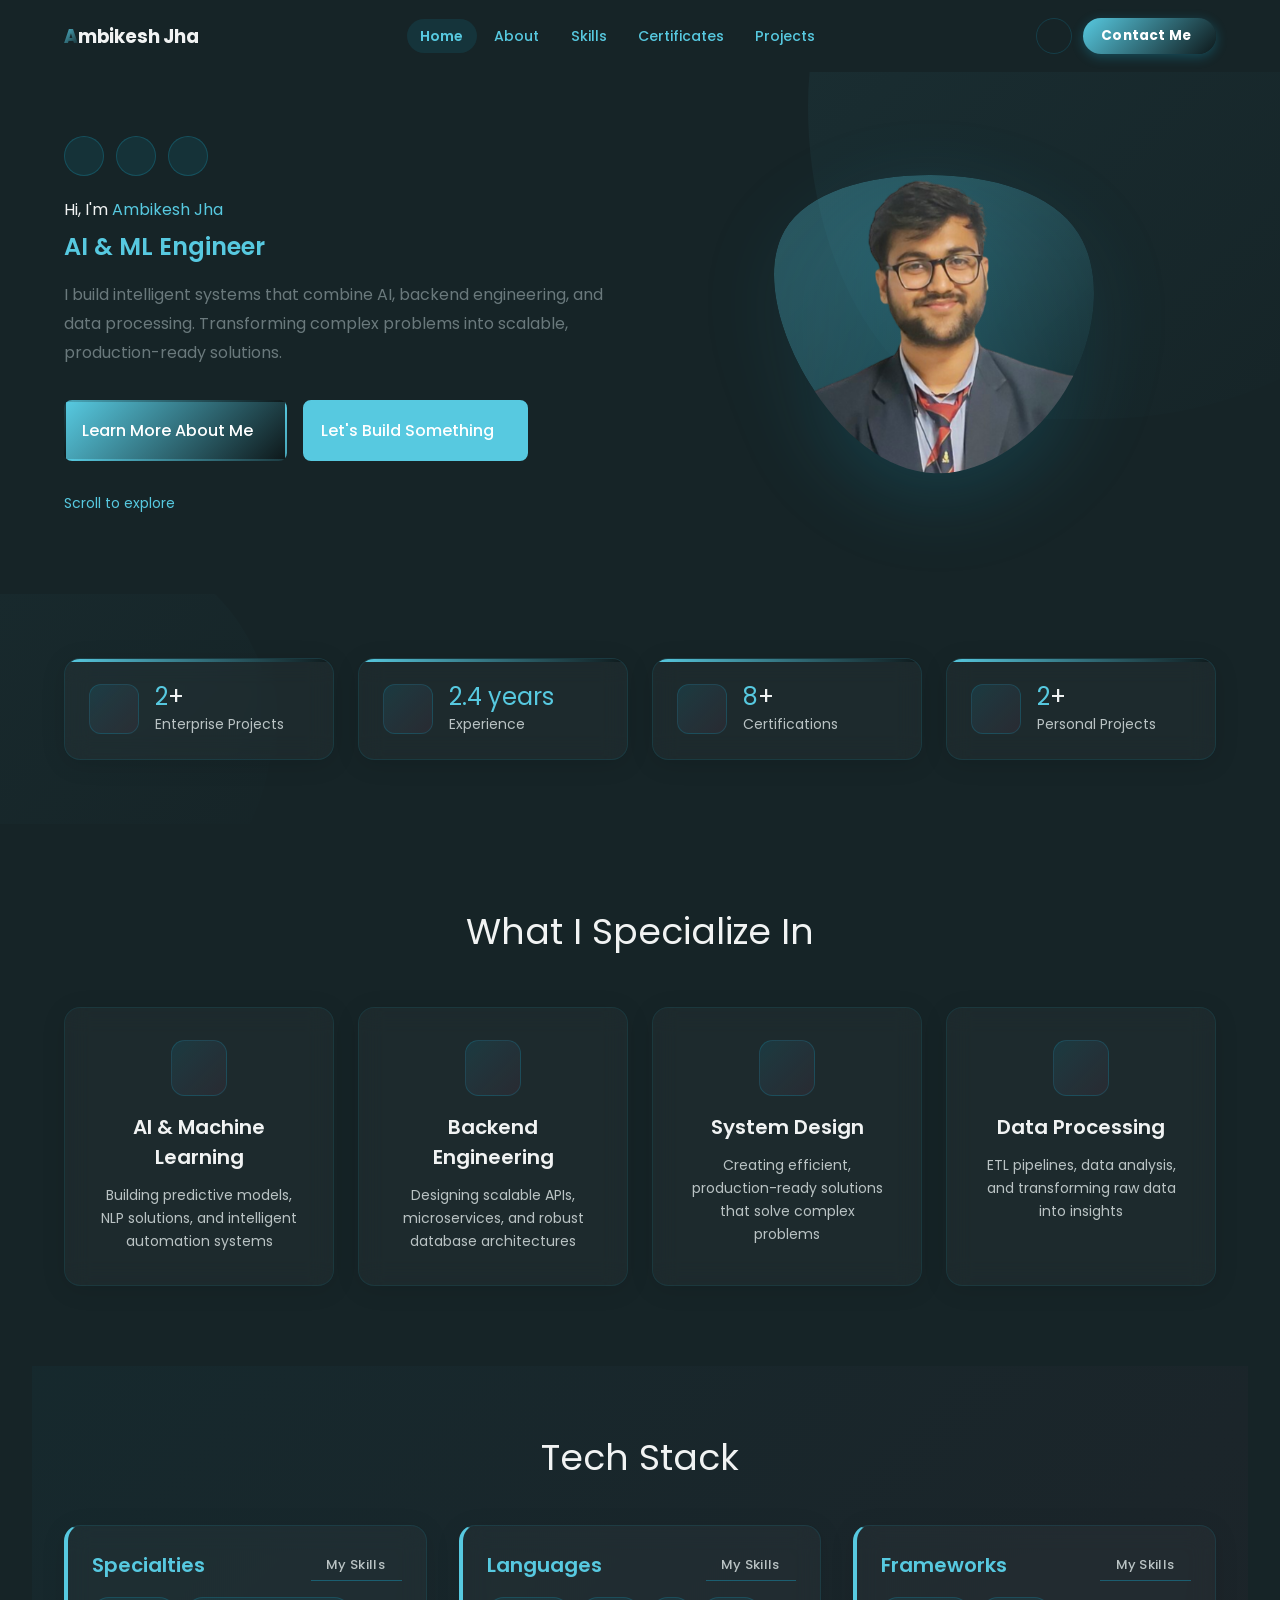
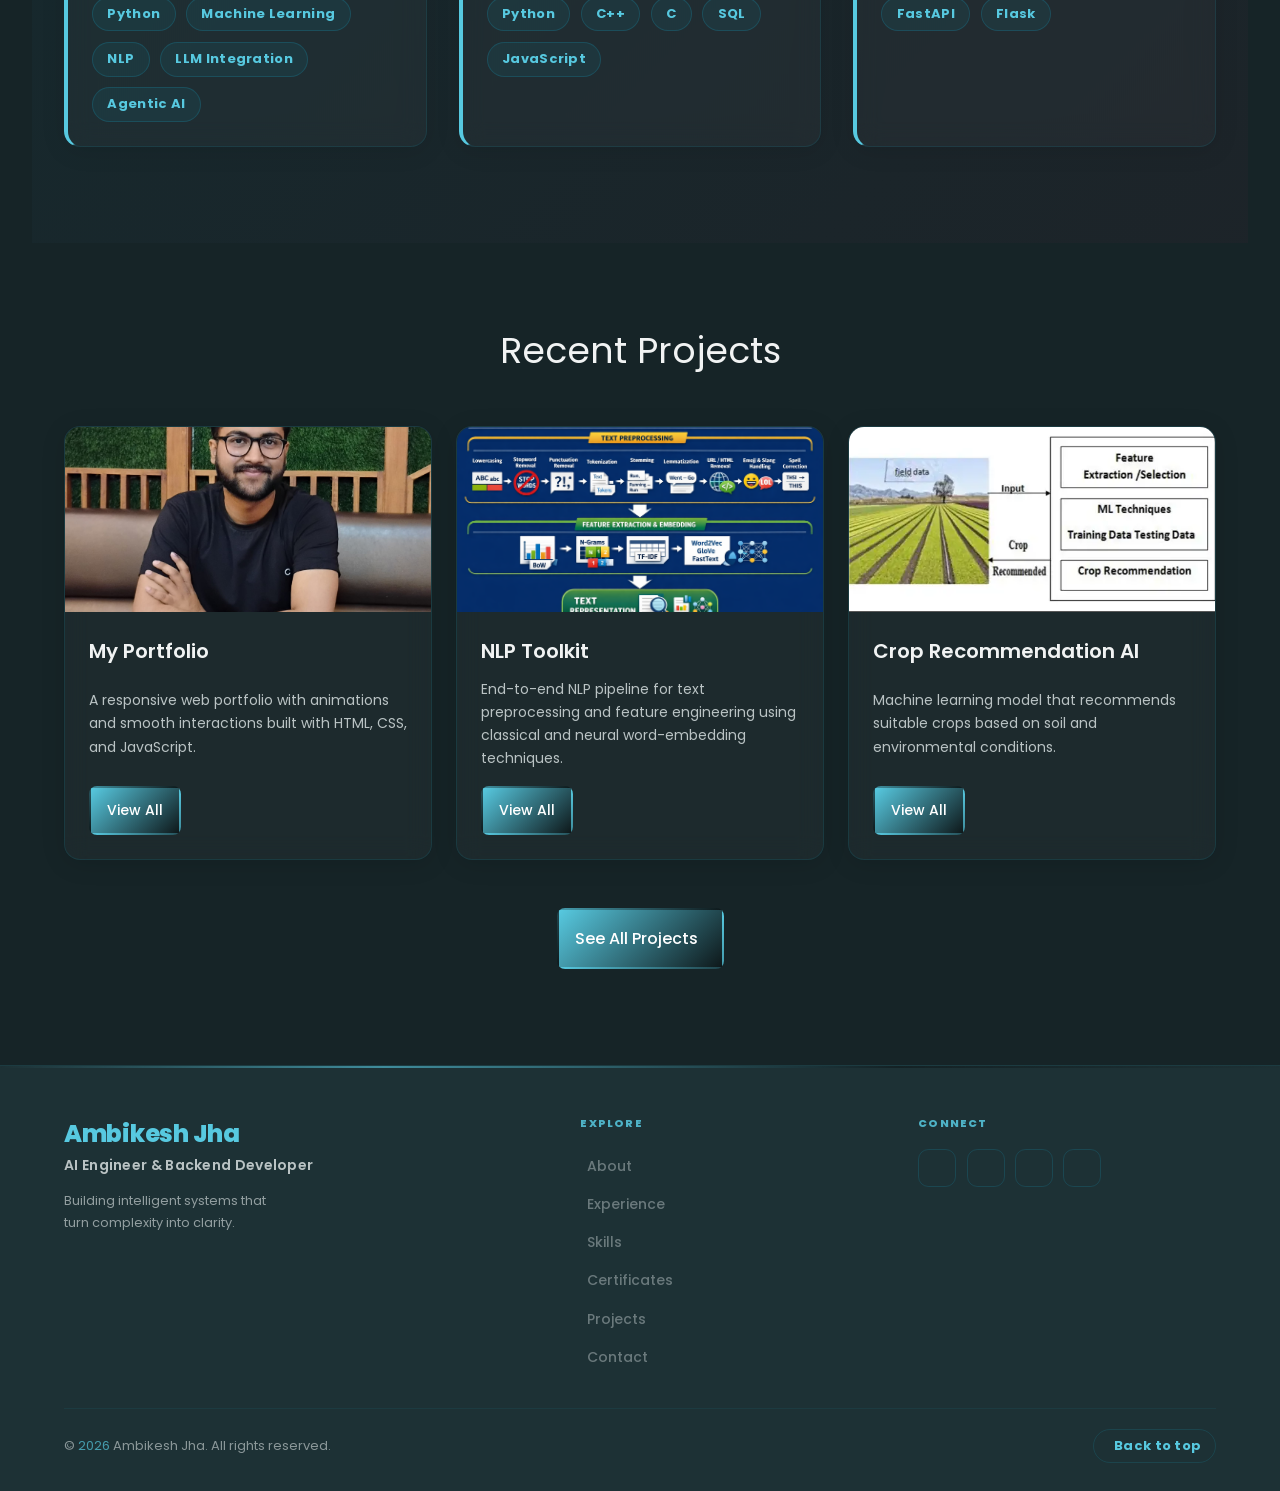
==== commit bc1dea0f: "Updated the protfolio" ====
--- a/index.html
+++ b/index.html
@@ -3,57 +3,141 @@
 <head>
     <meta charset="UTF-8">
     <meta name="viewport" content="width=device-width, initial-scale=1.0">
+    <meta name="description" content="Ambikesh Jha - Associate Software Engineer specializing in AI, Backend Engineering, and Intelligent Automation">
 
     <!--==================== UNICONS ====================-->
+    <script src="./packages/js/theme-init.js"></script>
+
     <link rel="stylesheet" href="https://unicons.iconscout.com/release/v4.0.0/css/line.css">
-    <link rel="stylesheet" href="./packages/css/swiper-bundle.min.css">
     <link rel="stylesheet" href="./packages/css/styles.css">
-    <link rel="stylesheet" href="https://cdnjs.cloudflare.com/ajax/libs/font-awesome/6.0.0-beta3/css/all.min.css">
-
-    <title>Ambikesh</title>
+        
+    <title>Home – Ambikesh Jha</title>
 </head>
 
 <body>
+    <!--==================== PAGE LOADER ====================-->
+    <div id="page-loader"><span>loading page...</span><div class="loader__dots"><i></i><i></i><i></i></div></div>
+
     <!--==================== HEADER ====================-->
     <div id="header-placeholder"></div>
 
     <!--==================== MAIN ====================-->
     <main class="main">
-        <!--==================== HOME ====================-->
-        <div id="home-placeholder" class="home section" data-section="home"></div>
-        
-        <!--==================== ABOUT ====================-->
-        <div id="about-placeholder" class="about section" data-section="about"></div>
-        
-        <!--==================== QUALIFICATION ====================-->
-        <div id="qualification-placeholder" class="qualification__section"></div>
-        
-        <!--==================== SKILLS ====================-->
-        <div id="skills-placeholder" class="skills section" data-section="skills"></div>
-        
-        <!--==================== CERTIFICATES ====================-->
-        <div id="services-placeholder" class="services section" data-section="services"></div>
-        
-        <!--==================== PROJECTS ====================-->
-        <div id="portfolio-placeholder" class="portfolio section" data-section="portfolio"></div>
-        
-        <!--==================== CONNECT WITH ME ====================-->
-        <div id="project-placeholder" class="project section"></div>
-        
-        <!--==================== CONTACT ME ====================-->
-        <div id="contact-placeholder" class="contact section" data-section="contact"></div>
+
+        <!--==================== HERO ====================-->
+        <section class="hero section" id="home">
+            <div class="hero__container container grid">
+                <div class="hero__content">
+                    <div class="hero__social">
+                        <a href="https://www.linkedin.com/in/ambikesh-jha/" target="_blank" class="hero__social-icon" title="LinkedIn">
+                            <i class="uil uil-linkedin-alt"></i>
+                        </a>
+                        <a href="https://x.com/Ambikesh_jha_" target="_blank" class="hero__social-icon" title="Twitter">
+                            <i class="uil uil-twitter-alt"></i>
+                        </a>
+                        <a href="https://github.com/ambikesh-jha" target="_blank" class="hero__social-icon" title="GitHub">
+                            <i class="uil uil-github-alt"></i>
+                        </a>
+                    </div>
+
+                    <div class="hero__data">
+                        <h1 class="hero__title">Hi, I'm <span class="hero__title-span">Ambikesh Jha</span></h1>
+                        <h3 class="hero__subtitle">
+                            <span class="typing-text"></span>
+                        </h3>
+                        <p class="hero__description">
+                            I build intelligent systems that combine AI, backend engineering, and data processing. Transforming complex problems into scalable, production-ready solutions.
+                        </p>
+                        <div class="hero__buttons">
+                            <a href="about.html" class="button button--primary button--flex hero__button">
+                                Learn More About Me <i class="uil uil-arrow-right button__icon"></i>
+                            </a>
+                            <a href="contact.html" class="button button--secondary button--flex hero__button">
+                                Let's Build Something <i class="uil uil-chevron-down button__icon"></i>
+                            </a>
+                        </div>
+                        <div class="hero__scroll">
+                            <span>Scroll to explore</span>
+                            <i class="uil uil-chevron-down hero__scroll-icon"></i>
+                        </div>
+                    </div>
+                </div>
+
+                <div class="hero__img">
+                    <svg class="hero__blob" viewBox="0 0 200 187" xmlns="http://www.w3.org/2000/svg" xmlns:xlink="http://www.w3.org/1999/xlink">
+                        <defs>
+                            <linearGradient id="gradientBlob" x1="0%" y1="0%" x2="100%" y2="100%">
+                                <stop offset="0%" style="stop-color:var(--first-color);stop-opacity:0.3" />
+                                <stop offset="100%" style="stop-color:var(--first-color-second);stop-opacity:0.6" />
+                            </linearGradient>
+                        </defs>
+                        <mask id="mask0" mask-type="alpha">
+                            <path d="M190.312 36.4879C206.582 62.1187 201.309 102.826 182.328 134.186C163.346 165.547 130.807 187.559 100.226 186.353C69.6454 185.297 41.0228 161.023 21.7403 129.362C2.45775 97.8511 -7.48481 59.1033 6.67581 34.5279C20.9871 10.1032 59.7028 -0.149132 97.9666 0.00163737C136.23 0.303176 174.193 10.857 190.312 36.4879Z"/>
+                        </mask>
+                        <g mask="url(#mask0)">
+                            <path d="M190.312 36.4879C206.582 62.1187 201.309 102.826 182.328 134.186C163.346 165.547 130.807 187.559 100.226 186.353C69.6454 185.297 41.0228 161.023 21.7403 129.362C2.45775 97.8511 -7.48481 59.1033 6.67581 34.5279C20.9871 10.1032 59.7028 -0.149132 97.9666 0.00163737C136.23 0.303176 174.193 10.857 190.312 36.4879Z" fill="url(#gradientBlob)"/>
+                            <image class="hero__blob-img" x="0" y="-10" xlink:href="packages/images/My_image.png"/>
+                        </g>
+                    </svg>
+                </div>
+            </div>
+        </section>
+
+        <!--==================== STATS ====================-->
+        <!-- Cards injected by landing.js → STATS_DATA -->
+        <section class="stats section">
+            <div class="stats__container container grid"></div>
+        </section>
+
+        <!--==================== HIGHLIGHTS ====================-->
+        <!-- Cards injected by landing.js → HIGHLIGHTS_DATA -->
+        <section class="highlights section">
+            <div class="highlights__container container">
+                <h2 class="highlights__title">What I Specialize In</h2>
+                <div class="highlights__grid grid"></div>
+            </div>
+        </section>
+
+        <!--==================== TECH STACK ====================-->
+        <!-- Groups + badges injected by landing.js → TECH_STACK_DATA -->
+        <section class="tech-stack section">
+            <div class="tech-stack__container container">
+                <h2 class="tech-stack__title">Tech Stack</h2>
+                <div class="tech-stack__grid"></div>
+            </div>
+        </section>
+
+        <!--==================== FEATURED PROJECTS ====================-->
+        <!-- Cards injected by landing.js → PROJECTS_DATA -->
+        <section class="featured-projects section">
+            <div class="featured-projects__container container">
+                <h2 class="featured-projects__title">Recent Projects</h2>
+                <div class="featured-projects__grid grid"></div>
+                <div class="featured-projects__cta">
+                    <a href="projects.html" class="button button--primary button--flex">
+                        See All Projects <i class="uil uil-arrow-right"></i>
+                    </a>
+                </div>
+            </div>
+        </section>
+
     </main>
 
     <!--==================== FOOTER ====================-->
     <div id="footer-placeholder"></div>
 
-    <!--==================== SCROLL TOP ====================-->
-    <a href="#" class="scrollup" id="scroll-up">
-        <i class="uil uil-arrow-up scrollup__icon"></i>
-    </a>
+    <!--==================== SCRIPTS ====================-->
+    <script src="./packages/js/loadSections.js"></script>
+    <script type="module">
+        import { initNav }               from './packages/js/modules/nav.js';
+        import { initTheme }             from './packages/js/modules/theme.js';
+        import { initLandingAnimations } from './packages/js/modules/landing.js';
 
-    <!--==================== SCRIPTS ====================-->
-    <script src="./packages/js/swiper-bundle.min.js"></script>
-    <script src="./loadSections.js"></script>  
+        document.addEventListener('sectionsLoaded', () => {
+            initNav();
+            initTheme();
+            initLandingAnimations();
+        });
+    </script>
 </body>
 </html>
--- a/packages/css/styles.css
+++ b/packages/css/styles.css
@@ -2,15 +2,11 @@
 @import url("https://fonts.googleapis.com/css2?family=Poppins:wght@400;500;600&display=swap");
 
 @import "./modules/variables.css";
+@import './modules/landing.css';
 @import "./modules/base.css";
-@import "./modules/header.css";
-@import "./modules/home.css";
+@import "./modules/nav.css";
 @import "./modules/about.css";
-@import "./modules/qualification.css";
-@import "./modules/skills.css";
-@import "./modules/services.css";
-@import "./modules/portfolio.css";
+@import "./modules/certificates.css";
 @import "./modules/project.css";
 @import "./modules/contact.css";
-@import "./modules/footer.css";
-@import "./modules/scroll.css"; +@import "./modules/footer.css"; 
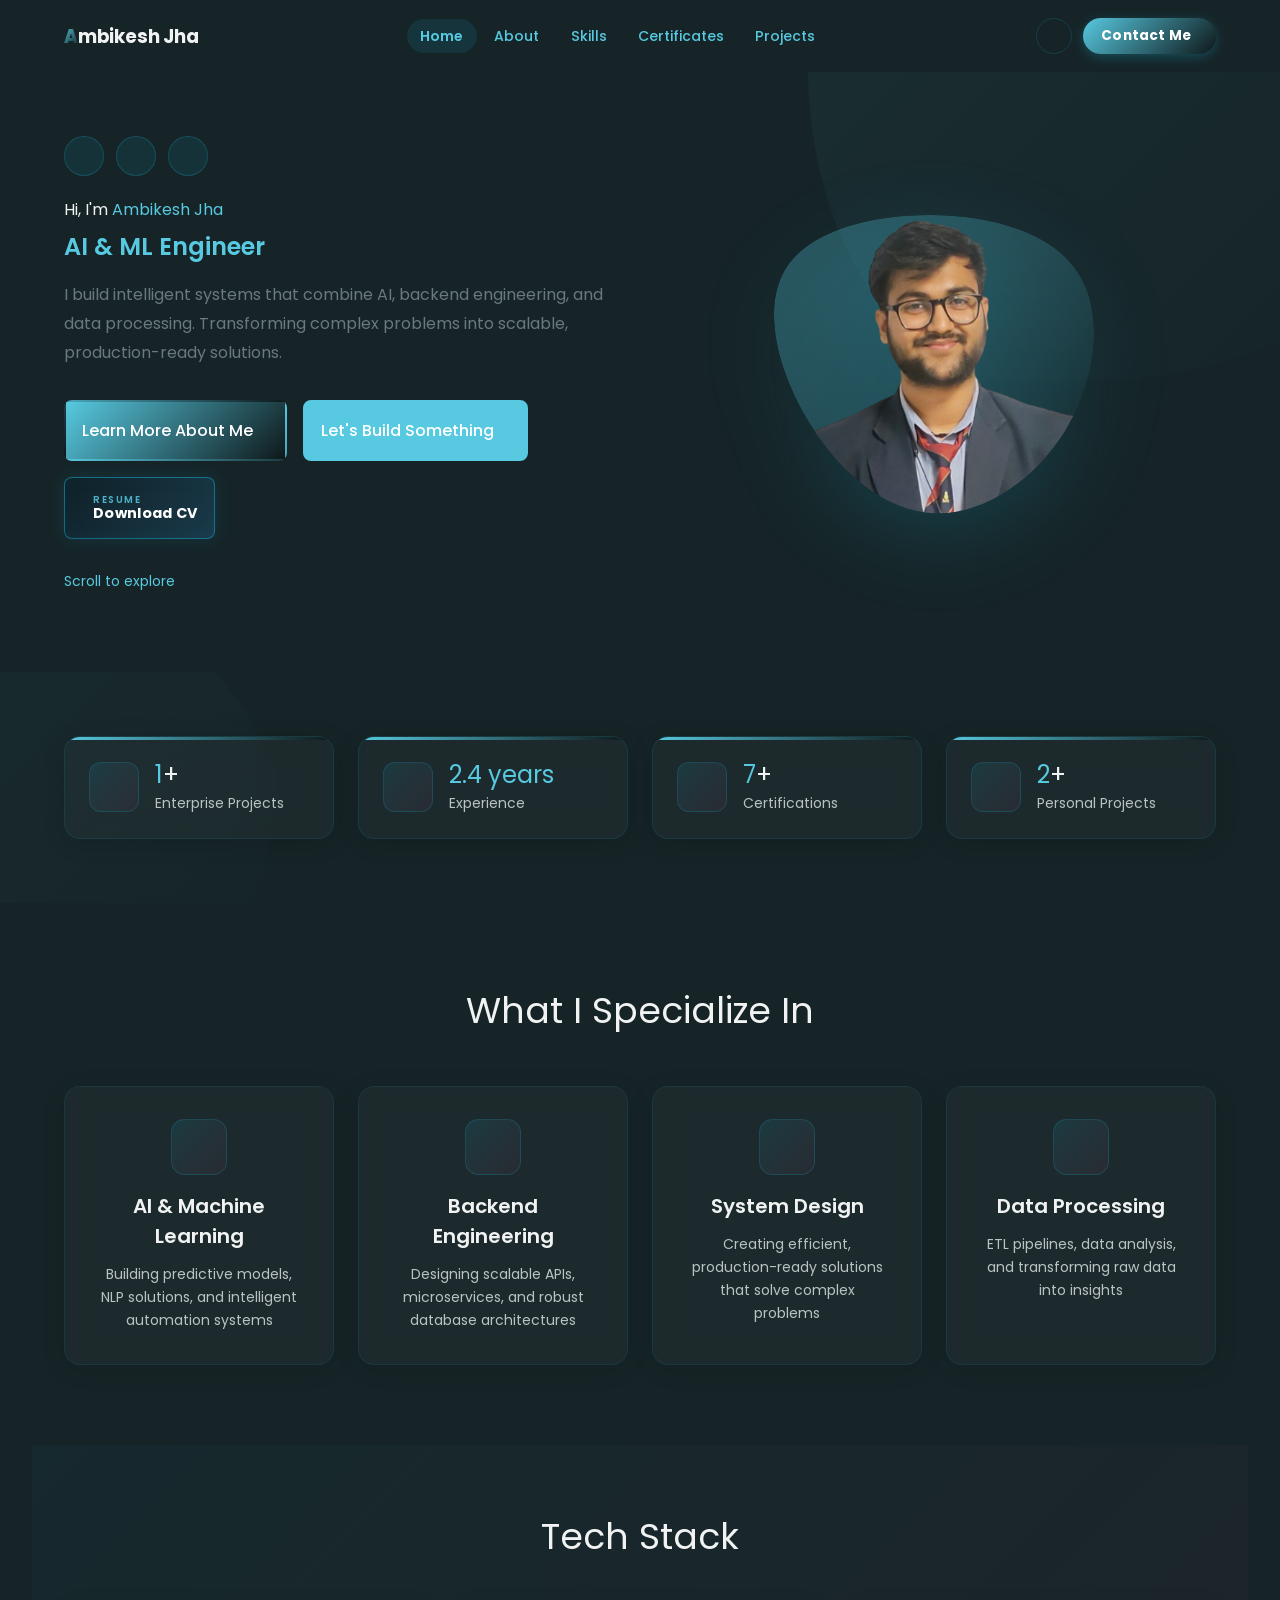
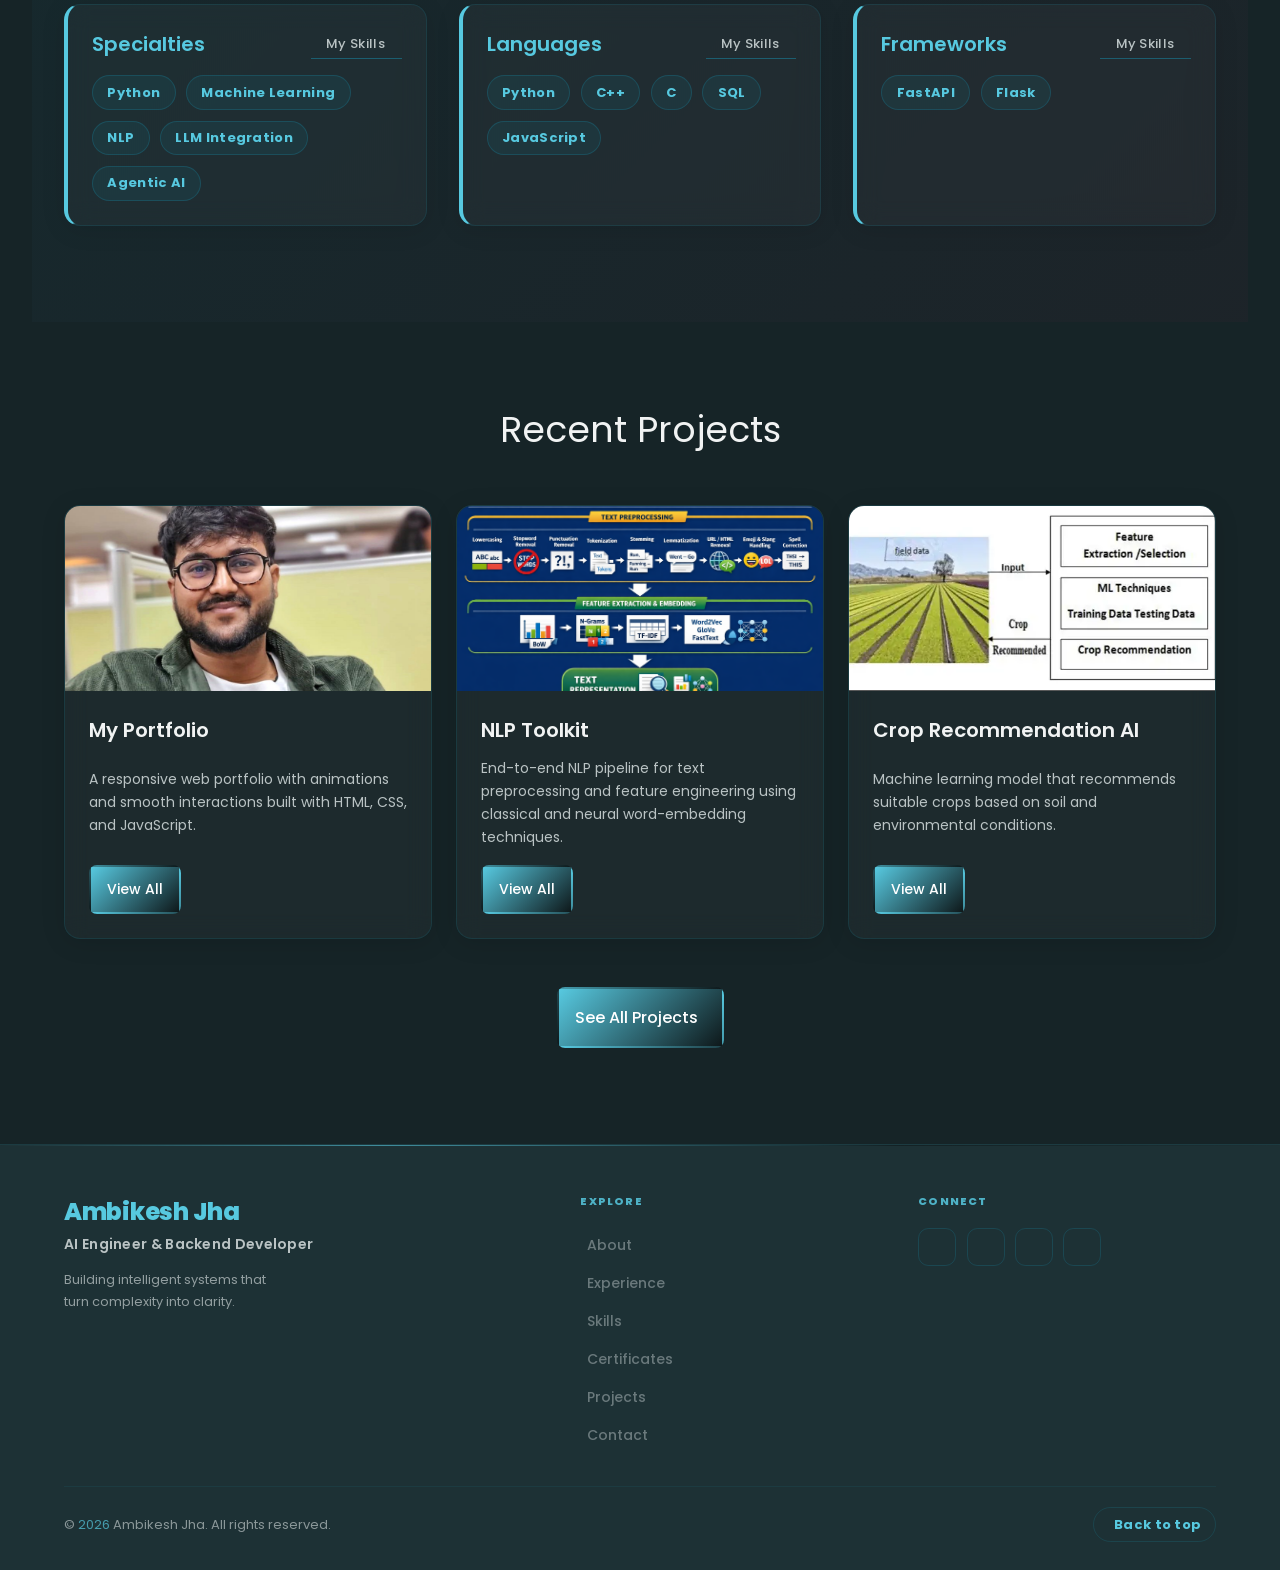
==== commit f30772ce: "added CV in landing page and fixed renaming of files" ====
--- a/index.html
+++ b/index.html
@@ -54,6 +54,16 @@
                             </a>
                             <a href="contact.html" class="button button--secondary button--flex hero__button">
                                 Let's Build Something <i class="uil uil-chevron-down button__icon"></i>
+                            </a>
+                            <a href="packages/images/Ambikesh Jha.pdf" download="Ambikesh_Jha_Resume.pdf" class="button button--cv button--flex hero__button">
+                                <span class="cv-btn__inner">
+                                    <i class="uil uil-file-download-alt cv-btn__icon"></i>
+                                    <span class="cv-btn__text">
+                                        <span class="cv-btn__label">Resume</span>
+                                        <span class="cv-btn__main">Download CV</span>
+                                    </span>
+                                </span>
+                                <span class="cv-btn__shimmer"></span>
                             </a>
                         </div>
                         <div class="hero__scroll">
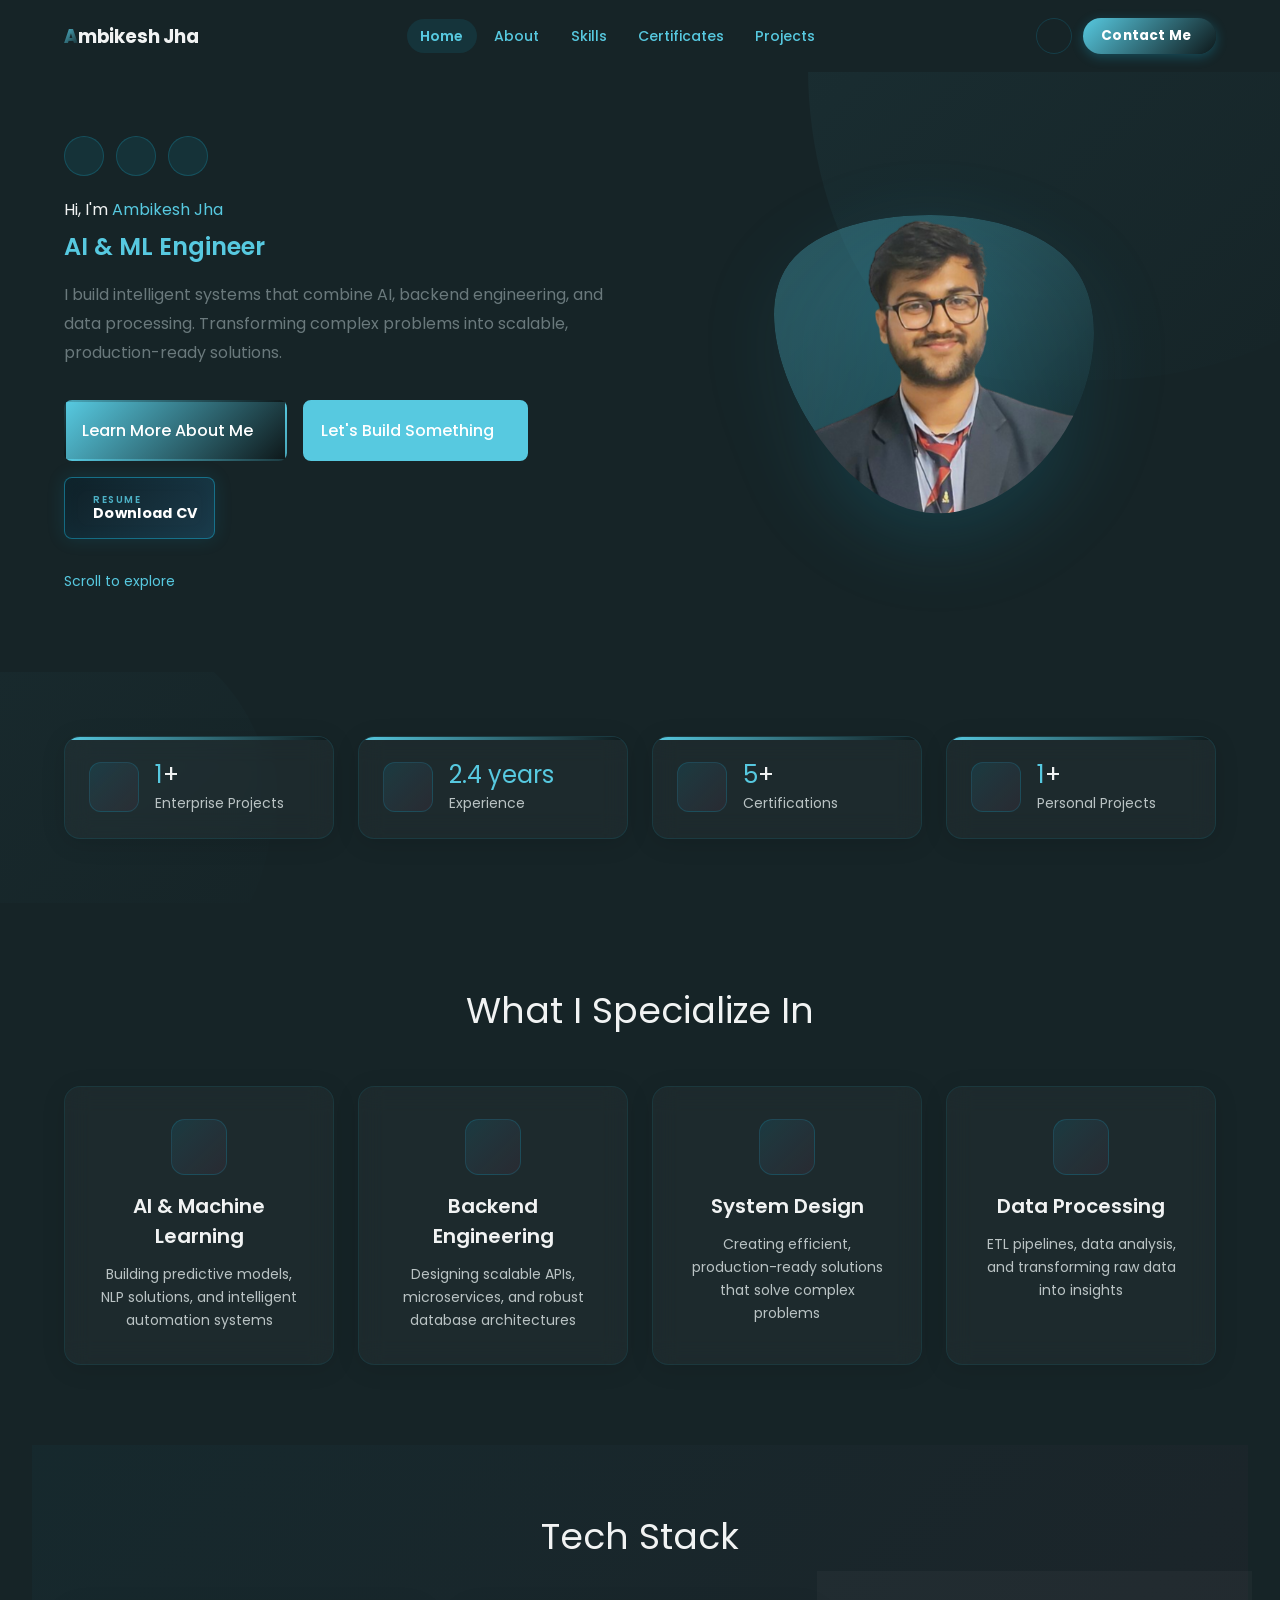
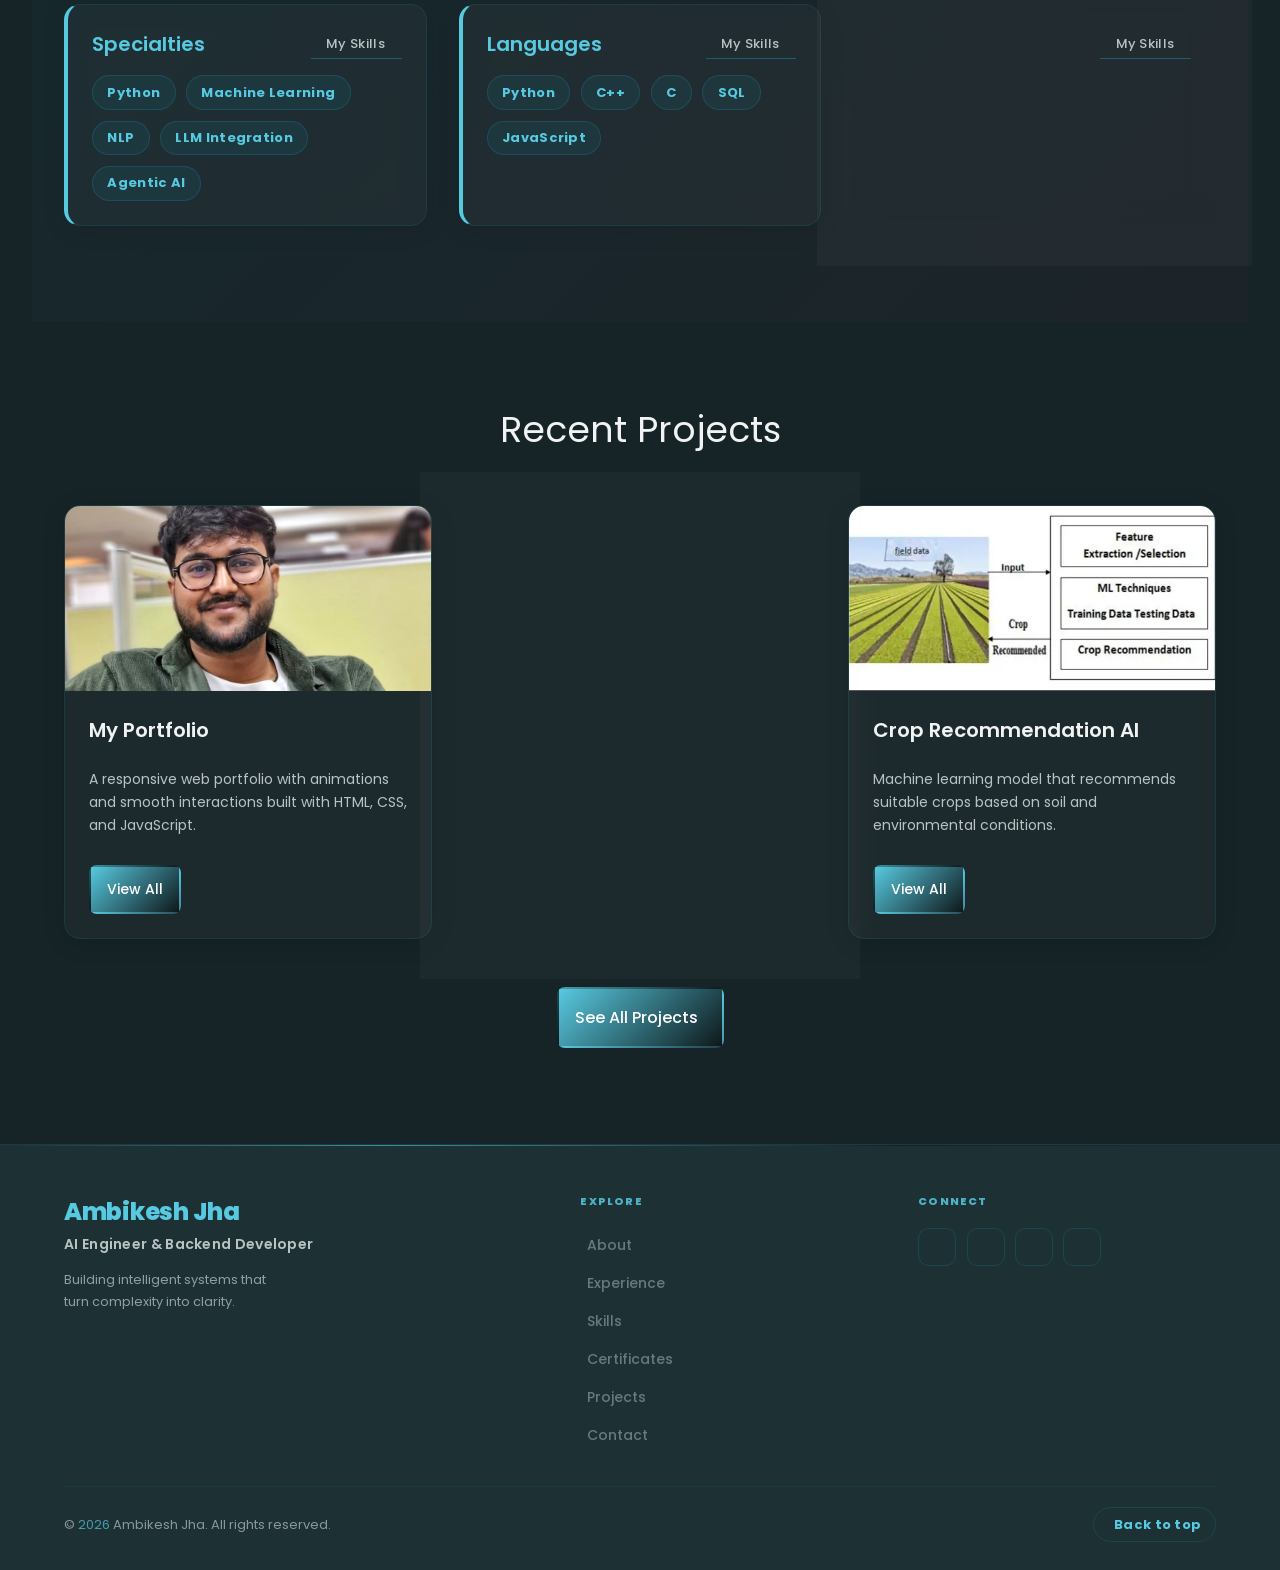
==== commit 3ba899d6: "fixing the compativility of the project and contact" ====
--- a/index.html
+++ b/index.html
@@ -52,7 +52,7 @@
                             <a href="about.html" class="button button--primary button--flex hero__button">
                                 Learn More About Me <i class="uil uil-arrow-right button__icon"></i>
                             </a>
-                            <a href="contact.html" class="button button--secondary button--flex hero__button">
+                            <a href="Contact.html" class="button button--secondary button--flex hero__button">
                                 Let's Build Something <i class="uil uil-chevron-down button__icon"></i>
                             </a>
                             <a href="packages/images/Ambikesh Jha.pdf" download="Ambikesh_Jha_Resume.pdf" class="button button--cv button--flex hero__button">
@@ -124,7 +124,7 @@
                 <h2 class="featured-projects__title">Recent Projects</h2>
                 <div class="featured-projects__grid grid"></div>
                 <div class="featured-projects__cta">
-                    <a href="projects.html" class="button button--primary button--flex">
+                    <a href="Projects.html" class="button button--primary button--flex">
                         See All Projects <i class="uil uil-arrow-right"></i>
                     </a>
                 </div>
